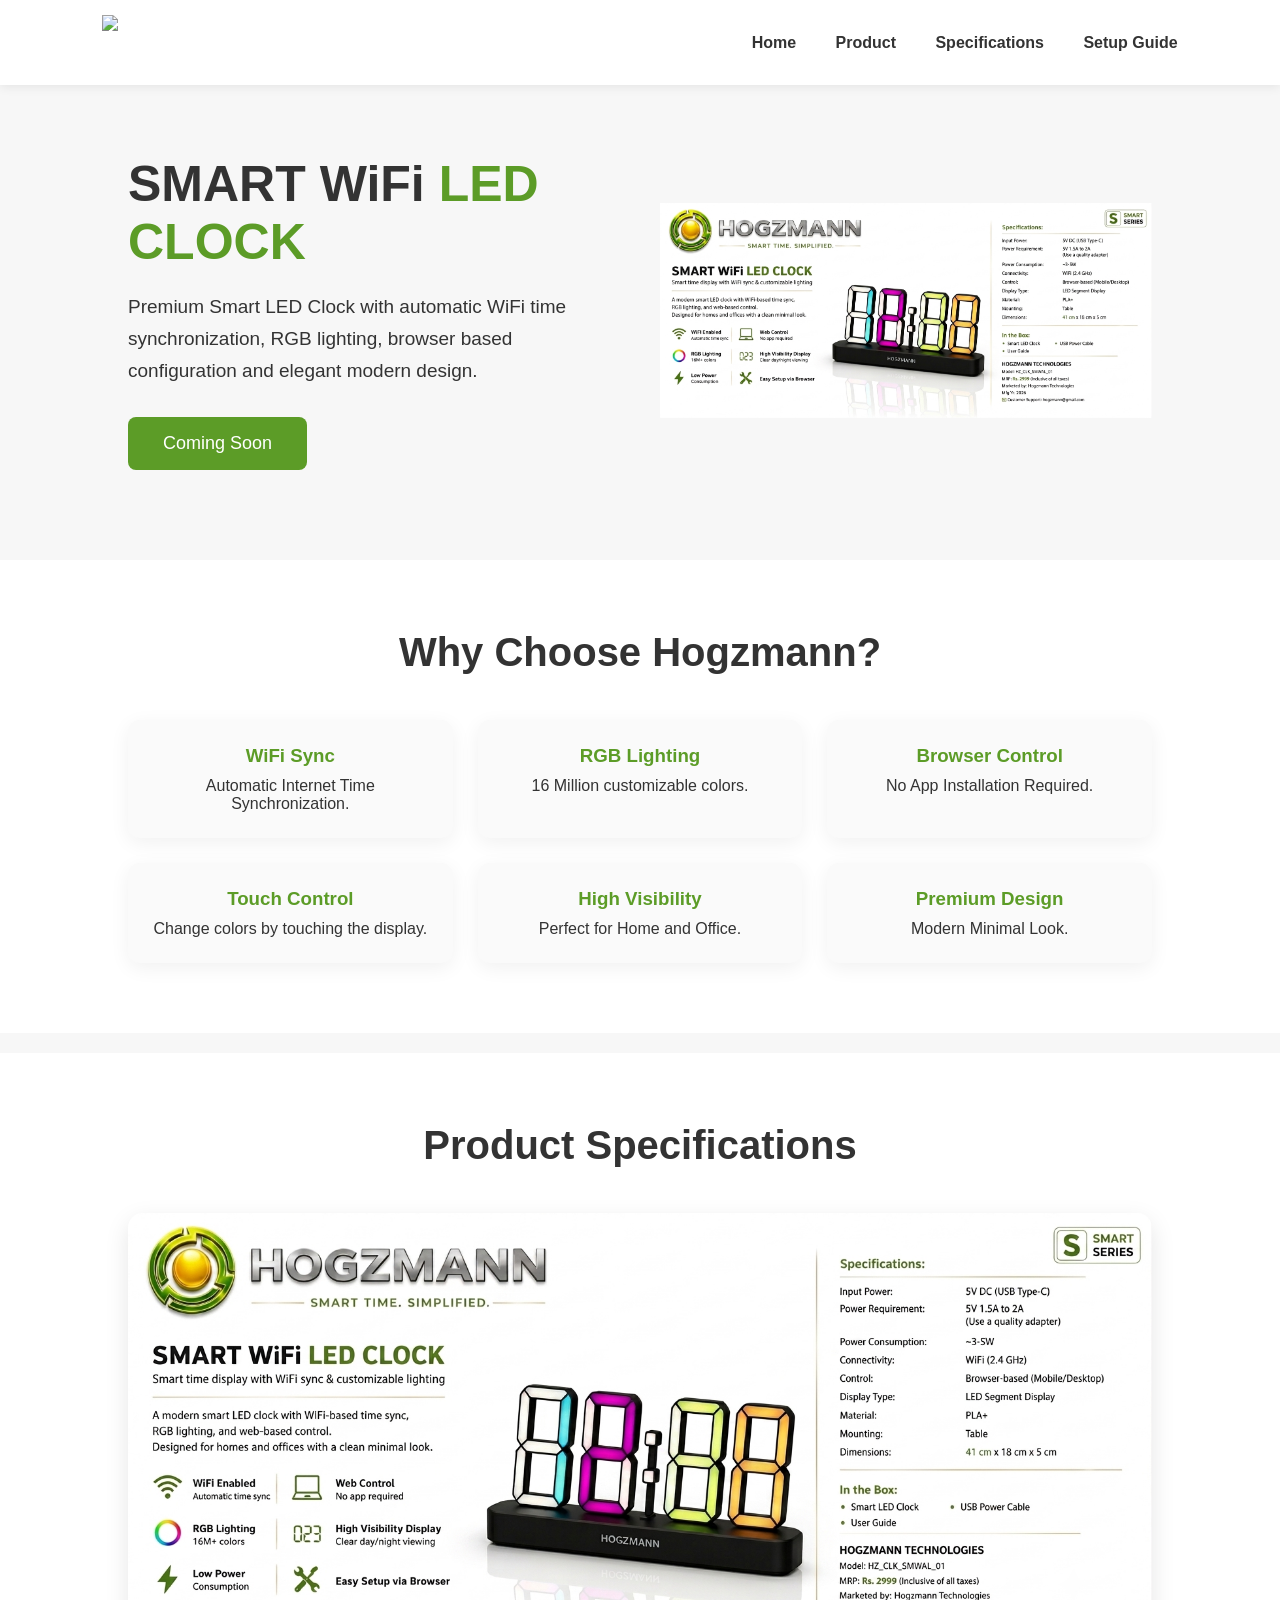
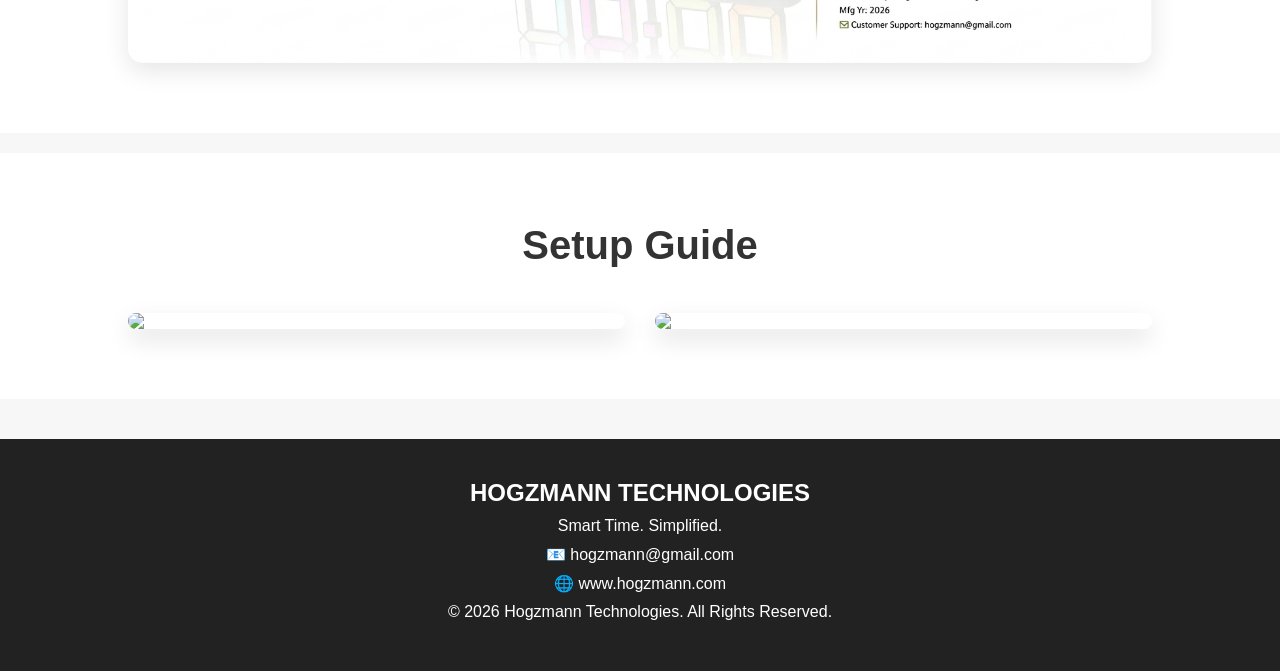
==== index.html @ 594be6ca "index.html" ====
<!DOCTYPE html>
<html lang="en">

<head>

<meta charset="UTF-8">

<meta name="viewport" content="width=device-width,initial-scale=1">

<title>Hogzmann Technologies</title>

<style>

*{
margin:0;
padding:0;
box-sizing:border-box;
font-family:Segoe UI,Arial;
}

body{

background:#f7f7f7;
color:#333;

}

header{

background:white;
box-shadow:0 2px 10px rgba(0,0,0,.08);

padding:15px 8%;

display:flex;

justify-content:space-between;

align-items:center;

position:sticky;

top:0;

z-index:999;

}

header img{

height:55px;

}

nav a{

text-decoration:none;

margin-left:35px;

color:#333;

font-weight:600;

}

.hero{

padding:70px 10%;

display:flex;

justify-content:space-between;

align-items:center;

flex-wrap:wrap;

}

.hero-left{

width:45%;

}

.hero-left h1{

font-size:50px;

margin-bottom:20px;

}

.hero-left h1 span{

color:#5c9c27;

}

.hero-left p{

font-size:19px;

line-height:32px;

margin-bottom:30px;

}

button{

background:#5c9c27;

border:none;

padding:16px 35px;

font-size:18px;

color:white;

border-radius:8px;

cursor:pointer;

}

.hero-right{

width:48%;

text-align:center;

}

.hero-right img{

width:100%;

max-width:650px;

}

.section{

padding:70px 10%;

background:white;

margin-top:20px;

}

.section h2{

text-align:center;

margin-bottom:45px;

font-size:40px;

}

.features{

display:grid;

grid-template-columns:repeat(auto-fit,minmax(250px,1fr));

gap:25px;

}

.feature{

padding:25px;

background:#fafafa;

border-radius:12px;

box-shadow:0 5px 20px rgba(0,0,0,.06);

text-align:center;

}

.feature h3{

color:#5c9c27;

margin-bottom:10px;

}

.spec{

display:flex;

justify-content:center;

}

.spec img{

width:100%;

max-width:1100px;

border-radius:15px;

box-shadow:0 8px 25px rgba(0,0,0,.1);

}

.guides{

display:grid;

grid-template-columns:1fr 1fr;

gap:30px;

}

.guides img{

width:100%;

border-radius:15px;

box-shadow:0 10px 25px rgba(0,0,0,.12);

}

footer{

background:#222;

color:white;

padding:40px;

text-align:center;

margin-top:40px;

}

footer p{

margin:10px;

}

@media(max-width:900px){

.hero{

display:block;

text-align:center;

}

.hero-left,

.hero-right{

width:100%;

}

.hero-left{

margin-bottom:50px;

}

.guides{

grid-template-columns:1fr;

}

}

</style>

</head>

<body>

<header>

<img src="Logo.png">

<nav>

<a href="#">Home</a>

<a href="#product">Product</a>

<a href="#spec">Specifications</a>

<a href="#setup">Setup Guide</a>

</nav>

</header>

<section class="hero">

<div class="hero-left">

<h1>SMART WiFi <span>LED CLOCK</span></h1>

<p>

Premium Smart LED Clock with automatic WiFi time synchronization,

RGB lighting, browser based configuration and elegant modern design.

</p>

<button>Coming Soon</button>

</div>

<div class="hero-right">

<img src="clock.png">

</div>

</section>

<section class="section" id="product">

<h2>Why Choose Hogzmann?</h2>

<div class="features">

<div class="feature">

<h3>WiFi Sync</h3>

<p>Automatic Internet Time Synchronization.</p>

</div>

<div class="feature">

<h3>RGB Lighting</h3>

<p>16 Million customizable colors.</p>

</div>

<div class="feature">

<h3>Browser Control</h3>

<p>No App Installation Required.</p>

</div>

<div class="feature">

<h3>Touch Control</h3>

<p>Change colors by touching the display.</p>

</div>

<div class="feature">

<h3>High Visibility</h3>

<p>Perfect for Home and Office.</p>

</div>

<div class="feature">

<h3>Premium Design</h3>

<p>Modern Minimal Look.</p>

</div>

</div>

</section>

<section class="section" id="spec">

<h2>Product Specifications</h2>

<div class="spec">

<img src="clock.png">

</div>

</section>

<section class="section" id="setup">

<h2>Setup Guide</h2>

<div class="guides">

<img src="SetupGuide Front Side.png">

<img src="Setup Guide Backside.png">

</div>

</section>

<footer>

<h2>HOGZMANN TECHNOLOGIES</h2>

<p>Smart Time. Simplified.</p>

<p>📧 hogzmann@gmail.com</p>

<p>🌐 www.hogzmann.com</p>

<p>© 2026 Hogzmann Technologies. All Rights Reserved.</p>

</footer>

</body>

</html>
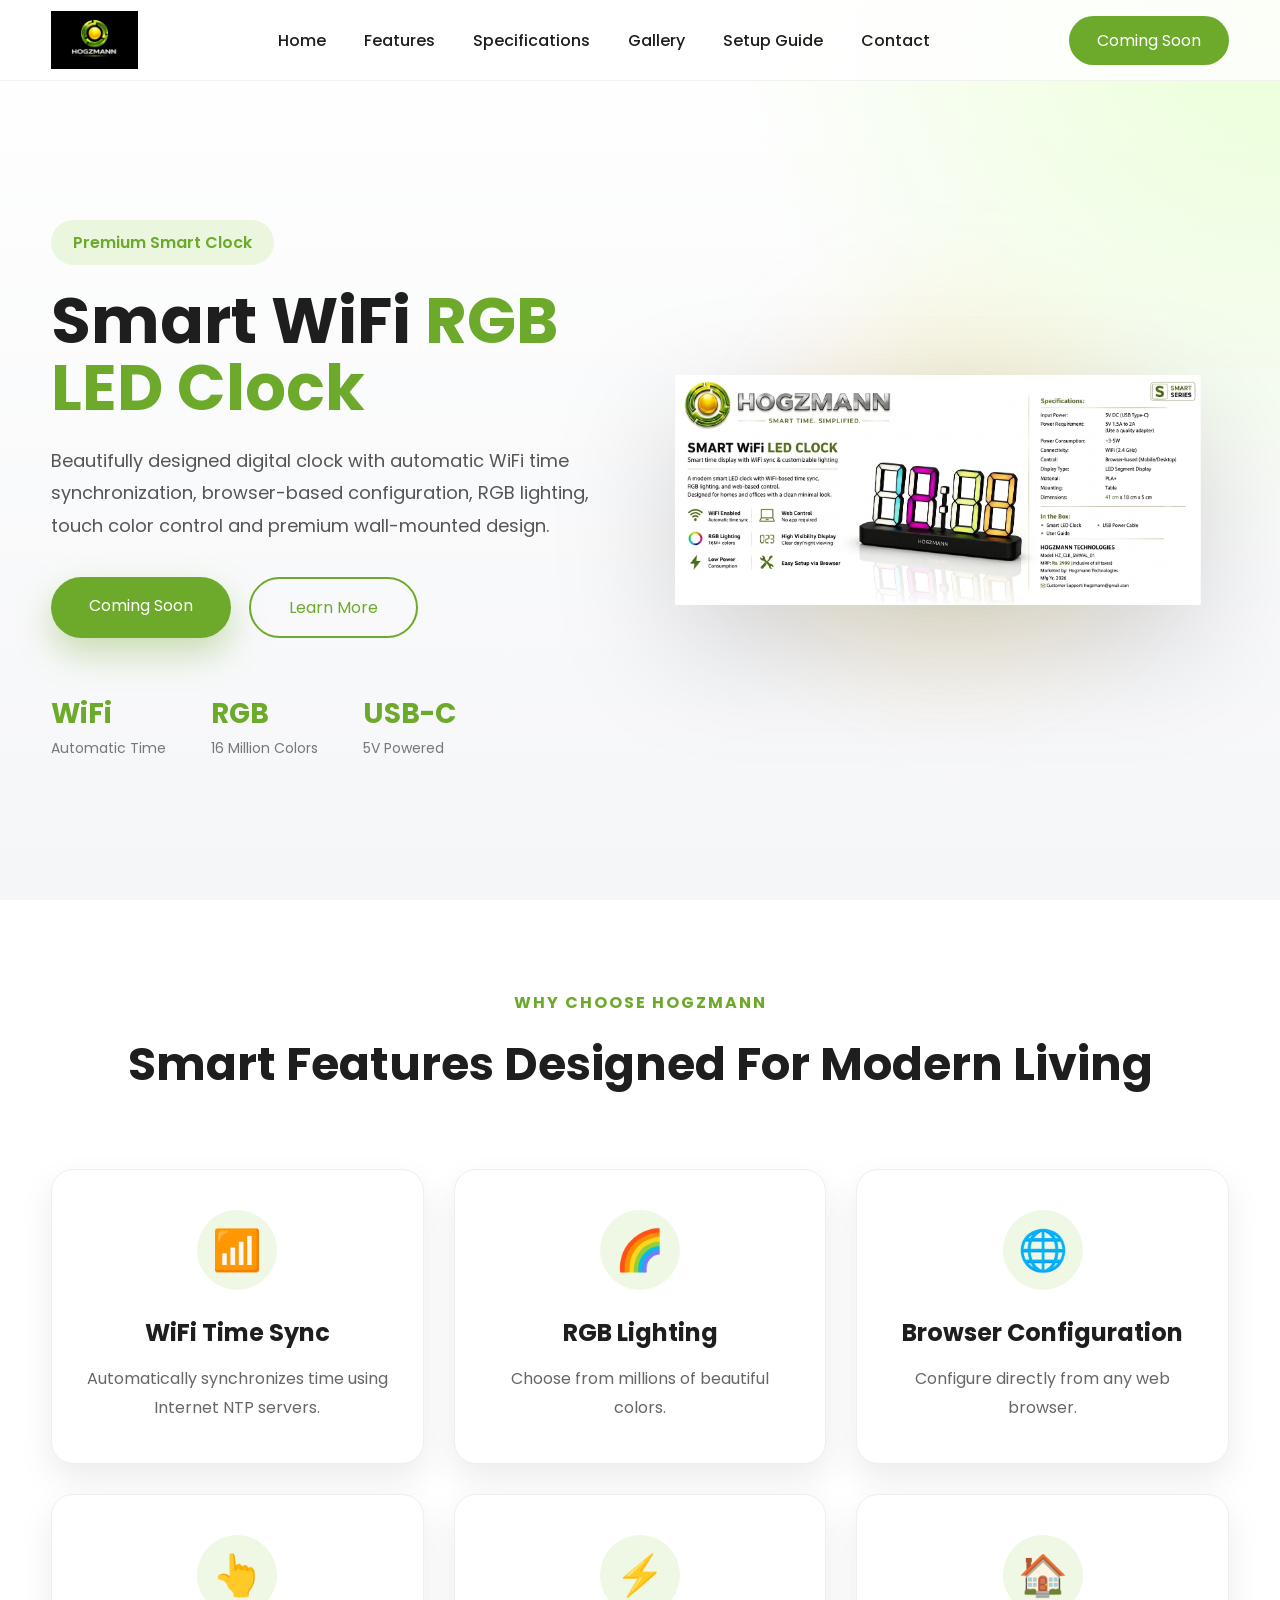
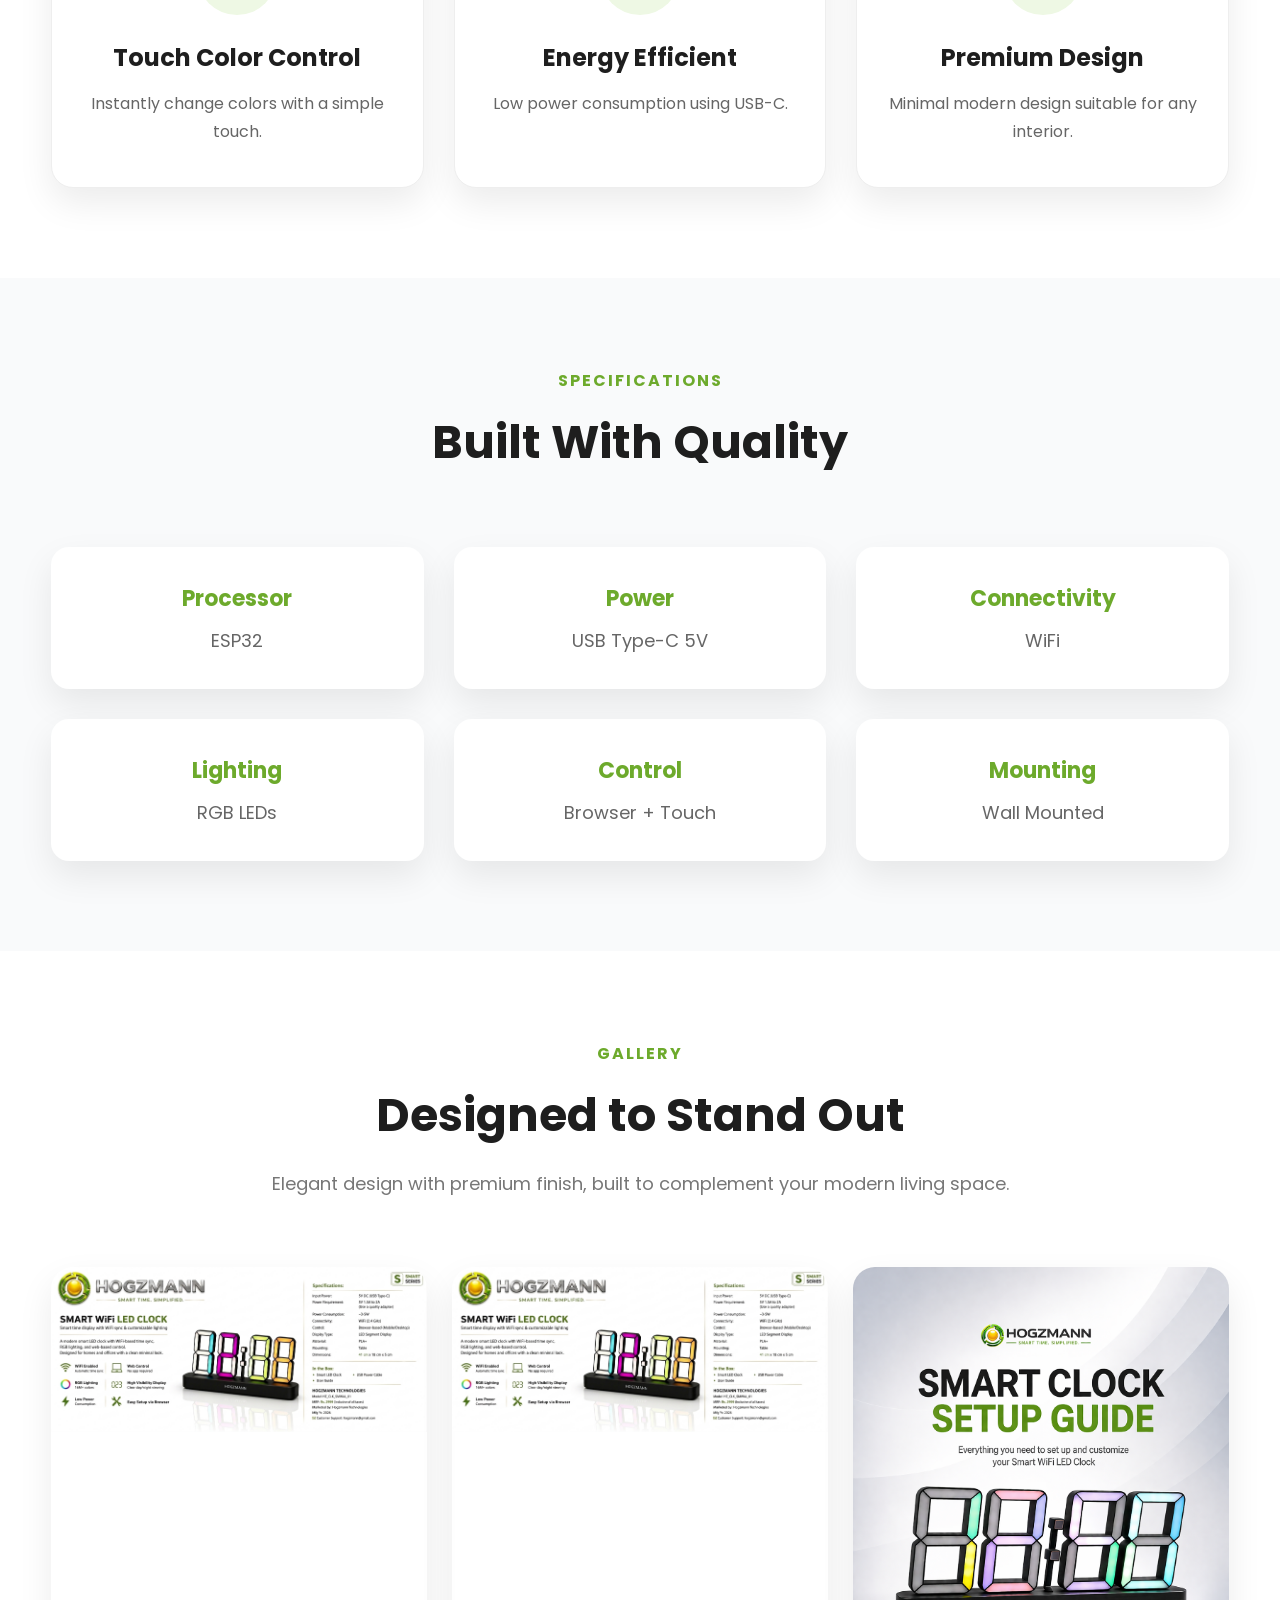
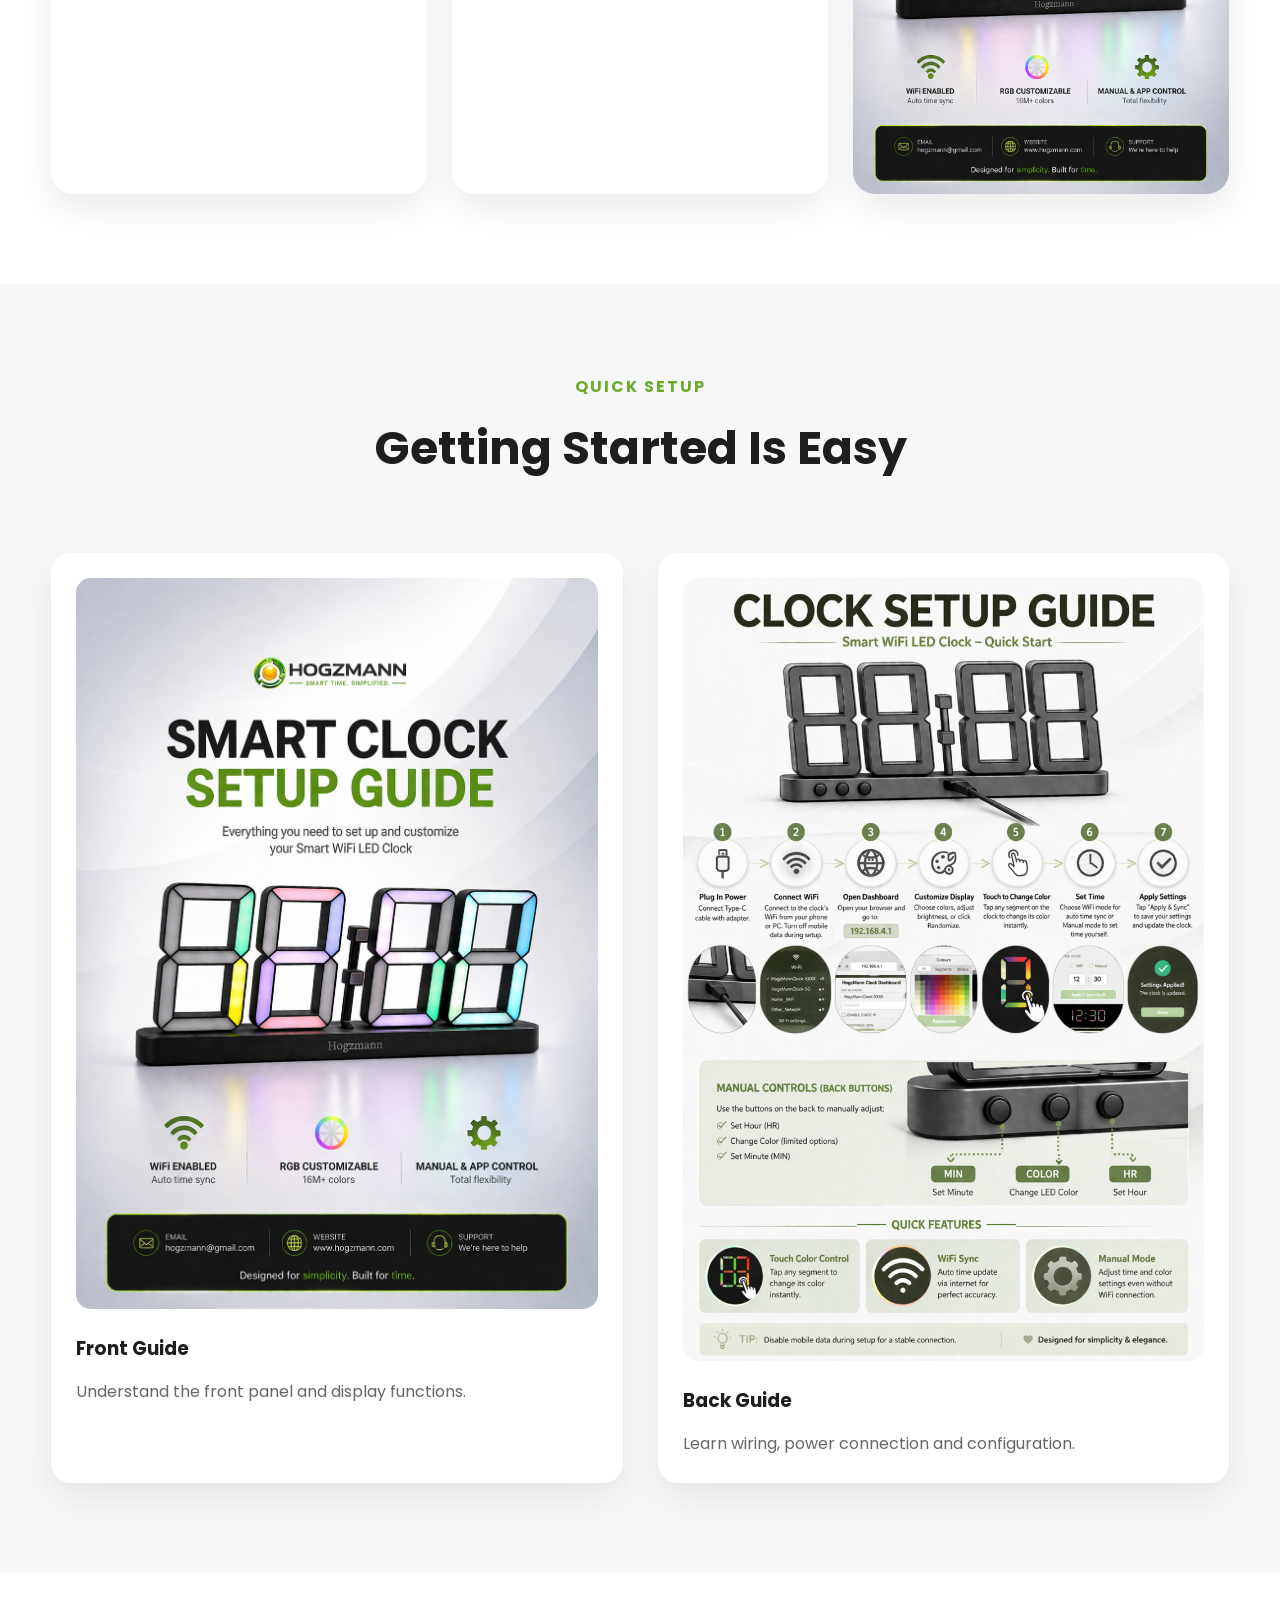
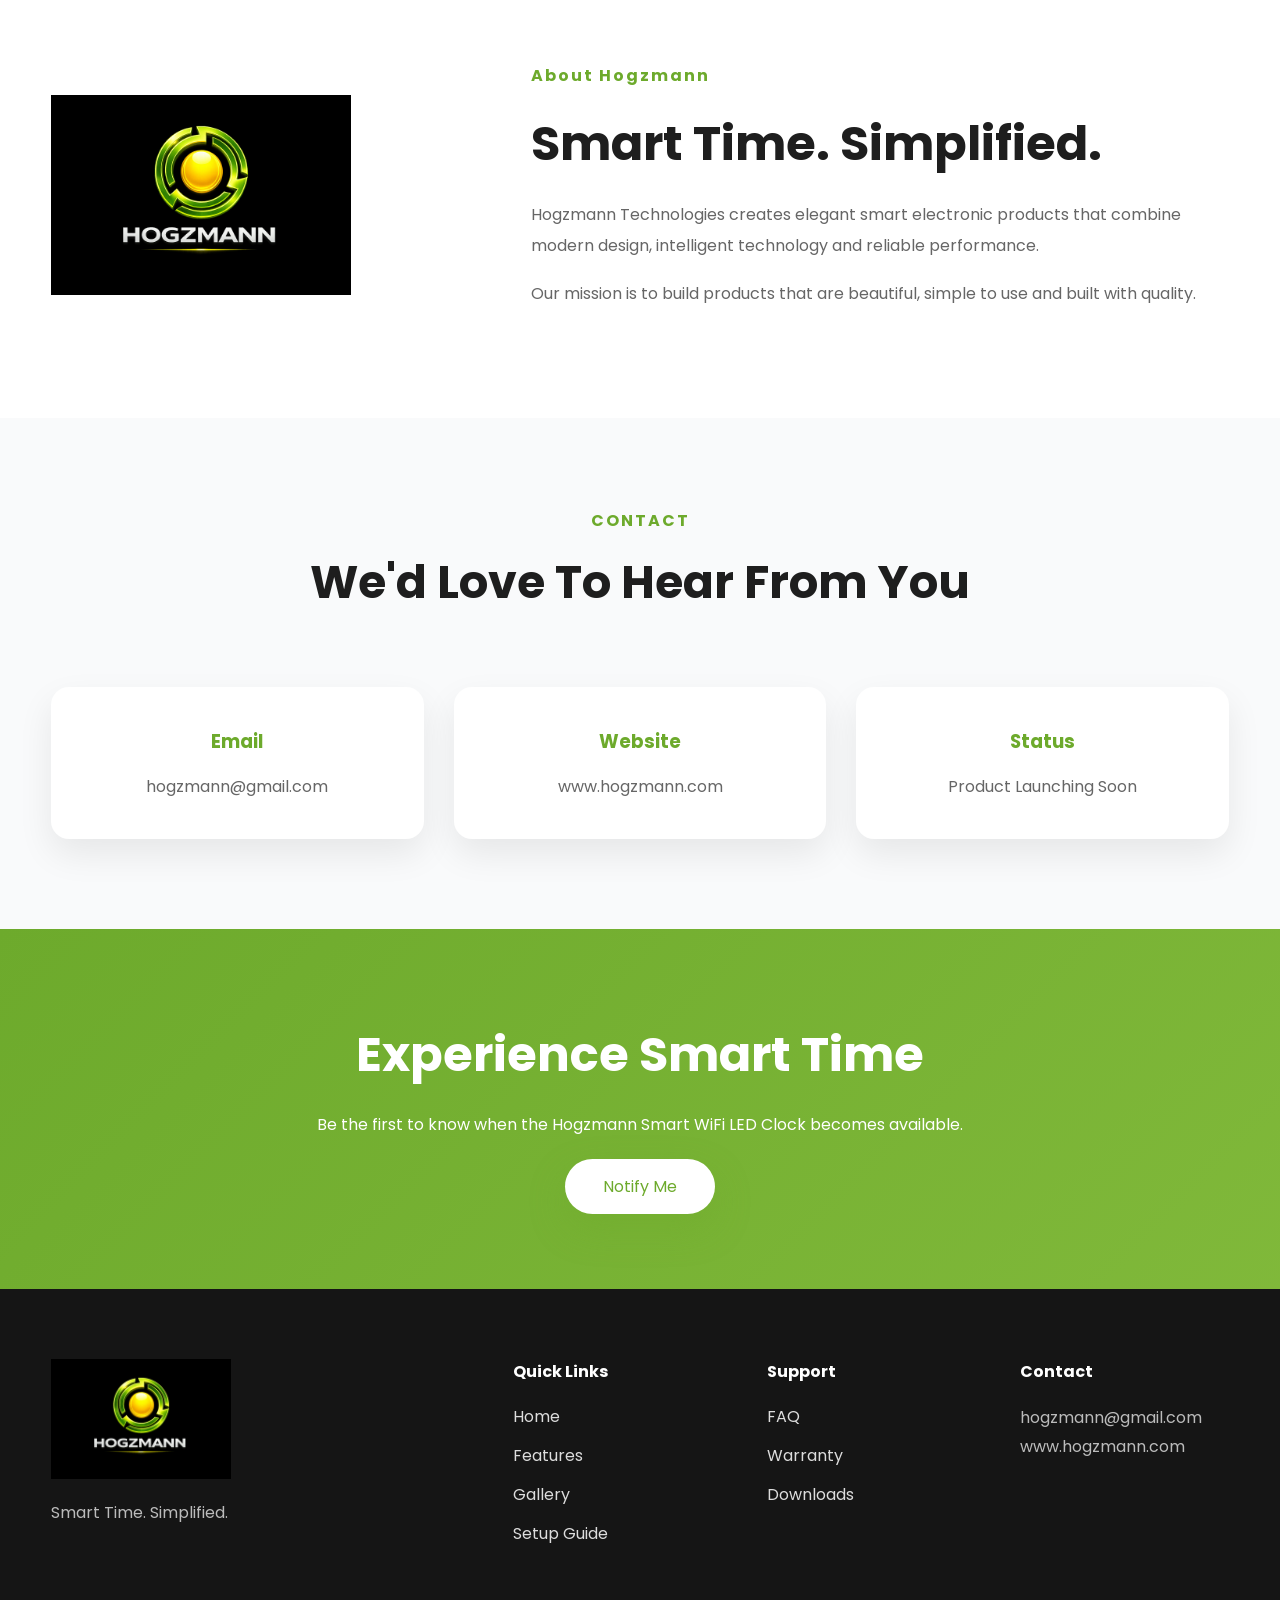
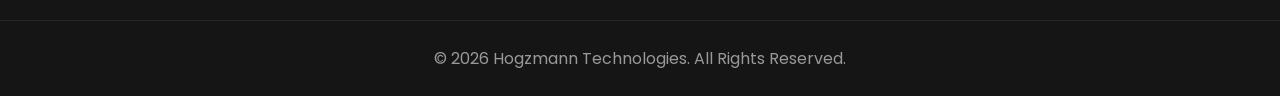
==== commit 50b86742: "Update index.html" ====
--- a/index.html
+++ b/index.html
@@ -3,437 +3,755 @@
 
 <head>
 
-<meta charset="UTF-8">
-
-<meta name="viewport" content="width=device-width,initial-scale=1">
-
-<title>Hogzmann Technologies</title>
-
-<style>
-
-*{
-margin:0;
-padding:0;
-box-sizing:border-box;
-font-family:Segoe UI,Arial;
-}
-
-body{
-
-background:#f7f7f7;
-color:#333;
-
-}
-
-header{
-
-background:white;
-box-shadow:0 2px 10px rgba(0,0,0,.08);
-
-padding:15px 8%;
-
-display:flex;
-
-justify-content:space-between;
-
-align-items:center;
-
-position:sticky;
-
-top:0;
-
-z-index:999;
-
-}
-
-header img{
-
-height:55px;
-
-}
-
-nav a{
-
-text-decoration:none;
-
-margin-left:35px;
-
-color:#333;
-
-font-weight:600;
-
-}
-
-.hero{
-
-padding:70px 10%;
-
-display:flex;
-
-justify-content:space-between;
-
-align-items:center;
-
-flex-wrap:wrap;
-
-}
-
-.hero-left{
-
-width:45%;
-
-}
-
-.hero-left h1{
-
-font-size:50px;
-
-margin-bottom:20px;
-
-}
-
-.hero-left h1 span{
-
-color:#5c9c27;
-
-}
-
-.hero-left p{
-
-font-size:19px;
-
-line-height:32px;
-
-margin-bottom:30px;
-
-}
-
-button{
-
-background:#5c9c27;
-
-border:none;
-
-padding:16px 35px;
-
-font-size:18px;
-
-color:white;
-
-border-radius:8px;
-
-cursor:pointer;
-
-}
-
-.hero-right{
-
-width:48%;
-
-text-align:center;
-
-}
-
-.hero-right img{
-
-width:100%;
-
-max-width:650px;
-
-}
-
-.section{
-
-padding:70px 10%;
-
-background:white;
-
-margin-top:20px;
-
-}
-
-.section h2{
-
-text-align:center;
-
-margin-bottom:45px;
-
-font-size:40px;
-
-}
-
-.features{
-
-display:grid;
-
-grid-template-columns:repeat(auto-fit,minmax(250px,1fr));
-
-gap:25px;
-
-}
-
-.feature{
-
-padding:25px;
-
-background:#fafafa;
-
-border-radius:12px;
-
-box-shadow:0 5px 20px rgba(0,0,0,.06);
-
-text-align:center;
-
-}
-
-.feature h3{
-
-color:#5c9c27;
-
-margin-bottom:10px;
-
-}
-
-.spec{
-
-display:flex;
-
-justify-content:center;
-
-}
-
-.spec img{
-
-width:100%;
-
-max-width:1100px;
-
-border-radius:15px;
-
-box-shadow:0 8px 25px rgba(0,0,0,.1);
-
-}
-
-.guides{
-
-display:grid;
-
-grid-template-columns:1fr 1fr;
-
-gap:30px;
-
-}
-
-.guides img{
-
-width:100%;
-
-border-radius:15px;
-
-box-shadow:0 10px 25px rgba(0,0,0,.12);
-
-}
-
-footer{
-
-background:#222;
-
-color:white;
-
-padding:40px;
-
-text-align:center;
-
-margin-top:40px;
-
-}
-
-footer p{
-
-margin:10px;
-
-}
-
-@media(max-width:900px){
-
-.hero{
-
-display:block;
-
-text-align:center;
-
-}
-
-.hero-left,
-
-.hero-right{
-
-width:100%;
-
-}
-
-.hero-left{
-
-margin-bottom:50px;
-
-}
-
-.guides{
-
-grid-template-columns:1fr;
-
-}
-
-}
-
-</style>
+    <meta charset="UTF-8">
+
+    <meta name="viewport" content="width=device-width, initial-scale=1.0">
+
+    <title>Hogzmann Technologies | Smart WiFi LED Clock</title>
+
+    <meta name="description"
+        content="Premium Smart WiFi RGB LED Clock designed by Hogzmann Technologies. Elegant. Intelligent. Built for modern homes.">
+
+    <meta name="keywords"
+        content="LED Clock, WiFi Clock, RGB Clock, ESP32 Clock, Hogzmann, Smart Clock">
+
+    <meta name="author"
+        content="Hogzmann Technologies">
+
+    <link rel="icon" href="favicon.ico">
+
+    <link rel="preconnect" href="https://fonts.googleapis.com">
+
+    <link rel="preconnect"
+        href="https://fonts.gstatic.com"
+        crossorigin>
+
+    <link href="https://fonts.googleapis.com/css2?family=Poppins:wght@300;400;500;600;700;800&display=swap"
+        rel="stylesheet">
+
+    <link rel="stylesheet"
+        href="css/style.css">
+
+    <link rel="stylesheet"
+        href="css/responsive.css">
+
+    <link rel="stylesheet"
+        href="css/animation.css">
 
 </head>
 
 <body>
 
-<header>
-
-<img src="Logo.png">
-
-<nav>
-
-<a href="#">Home</a>
-
-<a href="#product">Product</a>
-
-<a href="#spec">Specifications</a>
-
-<a href="#setup">Setup Guide</a>
-
-</nav>
+<div class="loader">
+
+    <div class="loader-logo">
+
+        <img src="images/logo.png"
+            alt="Hogzmann">
+
+    </div>
+
+</div>
+
+
+
+<header class="header">
+
+    <div class="container">
+
+        <div class="logo">
+
+            <img src="images/logo.png"
+                alt="Hogzmann Logo">
+
+        </div>
+
+        <nav class="navbar">
+
+            <ul>
+
+                <li><a href="#home">Home</a></li>
+
+                <li><a href="#features">Features</a></li>
+
+                <li><a href="#specifications">Specifications</a></li>
+
+                <li><a href="#gallery">Gallery</a></li>
+
+                <li><a href="#setup">Setup Guide</a></li>
+
+                <li><a href="#contact">Contact</a></li>
+
+            </ul>
+
+        </nav>
+
+        <a href="#contact"
+            class="btn-nav">
+
+            Coming Soon
+
+        </a>
+
+    </div>
 
 </header>
 
-<section class="hero">
-
-<div class="hero-left">
-
-<h1>SMART WiFi <span>LED CLOCK</span></h1>
-
-<p>
-
-Premium Smart LED Clock with automatic WiFi time synchronization,
-
-RGB lighting, browser based configuration and elegant modern design.
-
-</p>
-
-<button>Coming Soon</button>
-
-</div>
-
-<div class="hero-right">
-
-<img src="clock.png">
-
-</div>
+
+
+<section id="home"
+    class="hero">
+
+    <div class="container hero-grid">
+
+        <div class="hero-left">
+
+            <span class="badge">
+
+                Premium Smart Clock
+
+            </span>
+
+            <h1>
+
+                Smart WiFi
+
+                <span>
+
+                    RGB LED Clock
+
+                </span>
+
+            </h1>
+
+            <p>
+
+                Beautifully designed digital clock with automatic WiFi time synchronization,
+
+                browser-based configuration,
+
+                RGB lighting,
+
+                touch color control
+
+                and premium wall-mounted design.
+
+            </p>
+
+            <div class="hero-buttons">
+
+                <a href="#contact"
+                    class="btn-primary">
+
+                    Coming Soon
+
+                </a>
+
+                <a href="#features"
+                    class="btn-secondary">
+
+                    Learn More
+
+                </a>
+
+            </div>
+
+            <div class="hero-stats">
+
+                <div>
+
+                    <h3>WiFi</h3>
+
+                    <span>Automatic Time</span>
+
+                </div>
+
+                <div>
+
+                    <h3>RGB</h3>
+
+                    <span>16 Million Colors</span>
+
+                </div>
+
+                <div>
+
+                    <h3>USB-C</h3>
+
+                    <span>5V Powered</span>
+
+                </div>
+
+            </div>
+
+        </div>
+
+
+
+        <div class="hero-right">
+
+            <div class="rgb-glow"></div>
+
+            <img src="images/hero-clock.png"
+                alt="Hogzmann Smart Clock"
+                class="hero-clock">
+
+        </div>
+
+    </div>
 
 </section>
 
-<section class="section" id="product">
-
-<h2>Why Choose Hogzmann?</h2>
-
-<div class="features">
-
-<div class="feature">
-
-<h3>WiFi Sync</h3>
-
-<p>Automatic Internet Time Synchronization.</p>
-
-</div>
-
-<div class="feature">
-
-<h3>RGB Lighting</h3>
-
-<p>16 Million customizable colors.</p>
-
-</div>
-
-<div class="feature">
-
-<h3>Browser Control</h3>
-
-<p>No App Installation Required.</p>
-
-</div>
-
-<div class="feature">
-
-<h3>Touch Control</h3>
-
-<p>Change colors by touching the display.</p>
-
-</div>
-
-<div class="feature">
-
-<h3>High Visibility</h3>
-
-<p>Perfect for Home and Office.</p>
-
-</div>
-
-<div class="feature">
-
-<h3>Premium Design</h3>
-
-<p>Modern Minimal Look.</p>
-
-</div>
-
-</div>
+
+
+<section id="features"
+    class="features">
+
+    <div class="container">
+
+        <div class="section-title">
+
+            <span>Why Choose Hogzmann</span>
+
+            <h2>
+
+                Smart Features Designed
+
+                For Modern Living
+
+            </h2>
+
+        </div>
+
+        <div class="feature-grid">
+
+            <div class="feature-card">
+
+                <div class="icon">
+
+                    📶
+
+                </div>
+
+                <h3>
+
+                    WiFi Time Sync
+
+                </h3>
+
+                <p>
+
+                    Automatically synchronizes time using Internet NTP servers.
+
+                </p>
+
+            </div>
+
+            <div class="feature-card">
+
+                <div class="icon">
+
+                    🌈
+
+                </div>
+
+                <h3>
+
+                    RGB Lighting
+
+                </h3>
+
+                <p>
+
+                    Choose from millions of beautiful colors.
+
+                </p>
+
+            </div>
+			
+            <div class="feature-card">
+
+                <div class="icon">
+
+                    🌐
+
+                </div>
+
+                <h3>
+
+                    Browser Configuration
+
+                </h3>
+
+                <p>
+
+                    Configure directly from any web browser.
+
+                </p>
+
+            </div>
+
+            <div class="feature-card">
+
+                <div class="icon">
+
+                    👆
+
+                </div>
+
+                <h3>
+
+                    Touch Color Control
+
+                </h3>
+
+                <p>
+
+                    Instantly change colors with a simple touch.
+
+                </p>
+
+            </div>
+
+            <div class="feature-card">
+
+                <div class="icon">
+
+                    ⚡
+
+                </div>
+
+                <h3>
+
+                    Energy Efficient
+
+                </h3>
+
+                <p>
+
+                    Low power consumption using USB-C.
+
+                </p>
+
+            </div>
+
+            <div class="feature-card">
+
+                <div class="icon">
+
+                    🏠
+
+                </div>
+
+                <h3>
+
+                    Premium Design
+
+                </h3>
+
+                <p>
+
+                    Minimal modern design suitable for any interior.
+
+                </p>
+
+            </div>
+
+        </div>
+
+    </div>
 
 </section>
 
-<section class="section" id="spec">
-
-<h2>Product Specifications</h2>
-
-<div class="spec">
-
-<img src="clock.png">
-
-</div>
+
+
+<section id="specifications"
+    class="specifications">
+
+    <div class="container">
+
+        <div class="section-title">
+
+            <span>Specifications</span>
+
+            <h2>
+
+                Built With Quality
+
+            </h2>
+
+        </div>
+
+        <div class="spec-grid">
+
+            <div class="spec-card">
+
+                <h4>Processor</h4>
+
+                <p>ESP32</p>
+
+            </div>
+
+            <div class="spec-card">
+
+                <h4>Power</h4>
+
+                <p>USB Type-C 5V</p>
+
+            </div>
+
+            <div class="spec-card">
+
+                <h4>Connectivity</h4>
+
+                <p>WiFi</p>
+
+            </div>
+
+            <div class="spec-card">
+
+                <h4>Lighting</h4>
+
+                <p>RGB LEDs</p>
+
+            </div>
+
+            <div class="spec-card">
+
+                <h4>Control</h4>
+
+                <p>Browser + Touch</p>
+
+            </div>
+
+            <div class="spec-card">
+
+                <h4>Mounting</h4>
+
+                <p>Wall Mounted</p>
+
+            </div>
+
+        </div>
+
+    </div>
 
 </section>
 
-<section class="section" id="setup">
-
-<h2>Setup Guide</h2>
-
-<div class="guides">
-
-<img src="SetupGuide Front Side.png">
-
-<img src="Setup Guide Backside.png">
-
-</div>
+<!-- ===================== GALLERY ===================== -->
+
+<section id="gallery" class="gallery">
+
+    <div class="container">
+
+        <div class="section-title">
+
+            <span>Gallery</span>
+
+            <h2>Designed to Stand Out</h2>
+
+            <p>
+                Elegant design with premium finish, built to complement
+                your modern living space.
+            </p>
+
+        </div>
+
+        <div class="gallery-grid">
+
+            <div class="gallery-item">
+                <img src="images/hero-clock.png" alt="Clock Front">
+            </div>
+
+            <div class="gallery-item">
+                <img src="images/package.png" alt="Packaging">
+            </div>
+
+            <div class="gallery-item">
+                <img src="images/setup-front.png" alt="Setup Guide">
+            </div>
+
+        </div>
+
+    </div>
 
 </section>
 
+
+
+<!-- ===================== SETUP GUIDE ===================== -->
+
+<section id="setup" class="setup">
+
+    <div class="container">
+
+        <div class="section-title">
+
+            <span>Quick Setup</span>
+
+            <h2>Getting Started Is Easy</h2>
+
+        </div>
+
+        <div class="setup-grid">
+
+            <div class="setup-card">
+
+                <img src="images/setup-front.png"
+                    alt="Front Guide">
+
+                <h3>Front Guide</h3>
+
+                <p>
+                    Understand the front panel and display functions.
+                </p>
+
+            </div>
+
+            <div class="setup-card">
+
+                <img src="images/setup-back.png"
+                    alt="Back Guide">
+
+                <h3>Back Guide</h3>
+
+                <p>
+                    Learn wiring, power connection and configuration.
+                </p>
+
+            </div>
+
+        </div>
+
+    </div>
+
+</section>
+
+
+
+<!-- ===================== ABOUT ===================== -->
+
+<section class="about">
+
+    <div class="container about-grid">
+
+        <div>
+
+            <img src="images/logo.png"
+                class="about-logo"
+                alt="Hogzmann">
+
+        </div>
+
+        <div>
+
+            <span>About Hogzmann</span>
+
+            <h2>
+
+                Smart Time.
+
+                Simplified.
+
+            </h2>
+
+            <p>
+
+                Hogzmann Technologies creates elegant smart electronic
+                products that combine modern design, intelligent
+                technology and reliable performance.
+
+            </p>
+
+            <p>
+
+                Our mission is to build products that are beautiful,
+                simple to use and built with quality.
+
+            </p>
+
+        </div>
+
+    </div>
+
+</section>
+
+
+
+<!-- ===================== CONTACT ===================== -->
+
+<section id="contact" class="contact">
+
+    <div class="container">
+
+        <div class="section-title">
+
+            <span>Contact</span>
+
+            <h2>
+
+                We'd Love To Hear From You
+
+            </h2>
+
+        </div>
+
+        <div class="contact-wrapper">
+
+            <div class="contact-card">
+
+                <h3>Email</h3>
+
+                <p>hogzmann@gmail.com</p>
+
+            </div>
+
+            <div class="contact-card">
+
+                <h3>Website</h3>
+
+                <p>www.hogzmann.com</p>
+
+            </div>
+
+            <div class="contact-card">
+
+                <h3>Status</h3>
+
+                <p>Product Launching Soon</p>
+
+            </div>
+
+        </div>
+
+    </div>
+
+</section>
+
+
+
+<!-- ===================== CALL TO ACTION ===================== -->
+
+<section class="cta">
+
+    <div class="container">
+
+        <h2>
+
+            Experience Smart Time
+
+        </h2>
+
+        <p>
+
+            Be the first to know when the Hogzmann Smart WiFi LED Clock
+            becomes available.
+
+        </p>
+
+        <a href="#contact" class="btn-primary">
+
+            Notify Me
+
+        </a>
+
+    </div>
+
+</section>
+
+
+
+<!-- ===================== FOOTER ===================== -->
+
 <footer>
 
-<h2>HOGZMANN TECHNOLOGIES</h2>
-
-<p>Smart Time. Simplified.</p>
-
-<p>📧 hogzmann@gmail.com</p>
-
-<p>🌐 www.hogzmann.com</p>
-
-<p>© 2026 Hogzmann Technologies. All Rights Reserved.</p>
+    <div class="container footer-grid">
+
+        <div>
+
+            <img src="images/logo.png"
+                class="footer-logo"
+                alt="Hogzmann">
+
+            <p>
+
+                Smart Time.
+                Simplified.
+
+            </p>
+
+        </div>
+
+        <div>
+
+            <h4>Quick Links</h4>
+
+            <ul>
+
+                <li><a href="#home">Home</a></li>
+
+                <li><a href="#features">Features</a></li>
+
+                <li><a href="#gallery">Gallery</a></li>
+
+                <li><a href="#setup">Setup Guide</a></li>
+
+            </ul>
+
+        </div>
+
+        <div>
+
+            <h4>Support</h4>
+
+            <ul>
+
+                <li><a href="#">FAQ</a></li>
+
+                <li><a href="#">Warranty</a></li>
+
+                <li><a href="#">Downloads</a></li>
+
+            </ul>
+
+        </div>
+
+        <div>
+
+            <h4>Contact</h4>
+
+            <p>hogzmann@gmail.com</p>
+
+            <p>www.hogzmann.com</p>
+
+        </div>
+
+    </div>
+
+    <div class="copyright">
+
+        © 2026 Hogzmann Technologies. All Rights Reserved.
+
+    </div>
 
 </footer>
 
+
+
+<!-- ===================== SCROLL TOP ===================== -->
+
+<button id="scrollTop">
+
+    ↑
+
+</button>
+
+
+
+<!-- ===================== JAVASCRIPT ===================== -->
+
+<script src="js/script.js"></script>
+
 </body>
 
 </html>
--- a/css/style.css
+++ b/css/style.css
@@ -0,0 +1,985 @@
+/* ===================================================
+   HOGZMANN WEBSITE
+   Main Stylesheet
+   Version 1.0
+=================================================== */
+
+:root{
+
+    --primary:#6DAA2C;
+    --primary-dark:#5A8D22;
+
+    --gold:#DDB11F;
+
+    --dark:#1E1E1E;
+
+    --gray:#666;
+
+    --light:#F7F8FA;
+
+    --white:#FFFFFF;
+
+    --shadow:0 15px 35px rgba(0,0,0,.08);
+
+    --shadow-lg:0 30px 60px rgba(0,0,0,.15);
+
+    --radius:18px;
+
+    --transition:.35s ease;
+
+}
+
+
+*{
+
+    margin:0;
+
+    padding:0;
+
+    box-sizing:border-box;
+
+}
+
+html{
+
+    scroll-behavior:smooth;
+
+}
+
+body{
+
+    font-family:'Poppins',sans-serif;
+
+    background:var(--light);
+
+    color:var(--dark);
+
+    overflow-x:hidden;
+
+}
+
+img{
+
+    max-width:100%;
+
+    display:block;
+
+}
+
+a{
+
+    text-decoration:none;
+
+    color:inherit;
+
+}
+
+ul{
+
+    list-style:none;
+
+}
+
+.container{
+
+    width:min(1200px,92%);
+
+    margin:auto;
+
+}
+
+section{
+
+    padding:90px 0;
+
+}
+
+
+/* ================= Loader ================= */
+
+.loader{
+
+    position:fixed;
+
+    inset:0;
+
+    background:white;
+
+    display:flex;
+
+    align-items:center;
+
+    justify-content:center;
+
+    z-index:9999;
+
+}
+
+.loader img{
+
+    width:130px;
+
+    animation:float 2s infinite ease-in-out;
+
+}
+
+
+/* ================= Header ================= */
+
+.header{
+
+    position:fixed;
+
+    top:0;
+
+    left:0;
+
+    width:100%;
+
+    z-index:1000;
+
+    backdrop-filter:blur(18px);
+
+    background:rgba(255,255,255,.82);
+
+    border-bottom:1px solid rgba(0,0,0,.05);
+
+}
+
+.header .container{
+
+    display:flex;
+
+    align-items:center;
+
+    justify-content:space-between;
+
+    height:80px;
+
+}
+
+.logo img{
+
+    height:58px;
+
+}
+
+.navbar ul{
+
+    display:flex;
+
+    gap:38px;
+
+}
+
+.navbar a{
+
+    font-weight:500;
+
+    transition:.3s;
+
+}
+
+.navbar a:hover{
+
+    color:var(--primary);
+
+}
+
+.btn-nav{
+
+    background:var(--primary);
+
+    color:white;
+
+    padding:12px 28px;
+
+    border-radius:40px;
+
+    transition:var(--transition);
+
+}
+
+.btn-nav:hover{
+
+    background:var(--primary-dark);
+
+}
+
+
+/* ================= Hero ================= */
+
+.hero{
+
+    padding-top:170px;
+
+    min-height:100vh;
+
+    display:flex;
+
+    align-items:center;
+
+    background:
+
+    radial-gradient(circle at top right,#e9ffd5,transparent 35%),
+
+    linear-gradient(180deg,#ffffff,#f5f6f8);
+
+}
+
+.hero-grid{
+
+    display:grid;
+
+    grid-template-columns:1fr 1fr;
+
+    align-items:center;
+
+    gap:70px;
+
+}
+
+.badge{
+
+    display:inline-block;
+
+    background:#EAF7DE;
+
+    color:var(--primary);
+
+    padding:10px 22px;
+
+    border-radius:40px;
+
+    margin-bottom:22px;
+
+    font-weight:600;
+
+}
+
+.hero h1{
+
+    font-size:64px;
+
+    line-height:1.05;
+
+    margin-bottom:24px;
+
+}
+
+.hero h1 span{
+
+    color:var(--primary);
+
+}
+
+.hero p{
+
+    font-size:18px;
+
+    color:#555;
+
+    line-height:1.8;
+
+    margin-bottom:35px;
+
+}
+
+.hero-buttons{
+
+    display:flex;
+
+    gap:18px;
+
+    margin-bottom:55px;
+
+}
+
+.btn-primary{
+
+    padding:16px 38px;
+
+    background:var(--primary);
+
+    color:white;
+
+    border-radius:45px;
+
+    transition:var(--transition);
+
+    box-shadow:0 15px 35px rgba(109,170,44,.35);
+
+}
+
+.btn-primary:hover{
+
+    transform:translateY(-5px);
+
+}
+
+.btn-secondary{
+
+    padding:16px 38px;
+
+    border-radius:45px;
+
+    border:2px solid var(--primary);
+
+    color:var(--primary);
+
+    transition:var(--transition);
+
+}
+
+.btn-secondary:hover{
+
+    background:var(--primary);
+
+    color:white;
+
+}
+
+.hero-stats{
+
+    display:flex;
+
+    gap:45px;
+
+}
+
+.hero-stats h3{
+
+    font-size:28px;
+
+    color:var(--primary);
+
+}
+
+.hero-stats span{
+
+    color:#777;
+
+    font-size:14px;
+
+}
+
+.hero-right{
+
+    position:relative;
+
+}
+
+.hero-clock{
+
+    width:95%;
+
+    animation:float 4s ease-in-out infinite;
+
+    position:relative;
+
+    z-index:2;
+
+}
+
+.rgb-glow{
+
+    position:absolute;
+
+    width:500px;
+
+    height:500px;
+
+    background:radial-gradient(circle,
+
+    rgba(109,170,44,.25),
+
+    rgba(255,180,0,.10),
+
+    transparent 70%);
+
+    filter:blur(40px);
+
+    top:50%;
+
+    left:50%;
+
+    transform:translate(-50%,-50%);
+
+}
+
+
+/* ================= Section Title ================= */
+
+.section-title{
+
+    text-align:center;
+
+    margin-bottom:70px;
+
+}
+
+.section-title span{
+
+    color:var(--primary);
+
+    font-weight:700;
+
+    text-transform:uppercase;
+
+    letter-spacing:2px;
+
+}
+
+.section-title h2{
+
+    font-size:46px;
+
+    margin-top:15px;
+
+}
+
+.section-title p{
+
+    color:#777;
+
+    margin-top:20px;
+
+    font-size:18px;
+
+}
+
+/* ==========================================
+   FEATURES
+========================================== */
+
+.features{
+    background:#fff;
+}
+
+.feature-grid{
+    display:grid;
+    grid-template-columns:repeat(3,1fr);
+    gap:30px;
+}
+
+.feature-card{
+
+    background:#fff;
+
+    border-radius:22px;
+
+    padding:40px 30px;
+
+    text-align:center;
+
+    box-shadow:var(--shadow);
+
+    transition:.35s;
+
+    border:1px solid #eee;
+
+}
+
+.feature-card:hover{
+
+    transform:translateY(-12px);
+
+    box-shadow:var(--shadow-lg);
+
+}
+
+.feature-card .icon{
+
+    width:80px;
+
+    height:80px;
+
+    margin:auto;
+
+    margin-bottom:25px;
+
+    display:flex;
+
+    align-items:center;
+
+    justify-content:center;
+
+    font-size:40px;
+
+    border-radius:50%;
+
+    background:#eef8e4;
+
+}
+
+.feature-card h3{
+
+    margin-bottom:15px;
+
+    font-size:24px;
+
+}
+
+.feature-card p{
+
+    color:#666;
+
+    line-height:1.8;
+
+}
+
+
+
+/* ==========================================
+   SPECIFICATIONS
+========================================== */
+
+.specifications{
+
+    background:#f9fafb;
+
+}
+
+.spec-grid{
+
+    display:grid;
+
+    grid-template-columns:repeat(3,1fr);
+
+    gap:30px;
+
+}
+
+.spec-card{
+
+    background:white;
+
+    padding:35px;
+
+    border-radius:18px;
+
+    box-shadow:var(--shadow);
+
+    transition:.3s;
+
+    text-align:center;
+
+}
+
+.spec-card:hover{
+
+    transform:translateY(-10px);
+
+}
+
+.spec-card h4{
+
+    color:var(--primary);
+
+    margin-bottom:12px;
+
+    font-size:22px;
+
+}
+
+.spec-card p{
+
+    color:#666;
+
+    font-size:18px;
+
+}
+
+
+
+/* ==========================================
+   GALLERY
+========================================== */
+
+.gallery{
+
+    background:white;
+
+}
+
+.gallery-grid{
+
+    display:grid;
+
+    grid-template-columns:repeat(3,1fr);
+
+    gap:25px;
+
+}
+
+.gallery-item{
+
+    overflow:hidden;
+
+    border-radius:22px;
+
+    box-shadow:var(--shadow);
+
+}
+
+.gallery-item img{
+
+    width:100%;
+
+    transition:.45s;
+
+}
+
+.gallery-item:hover img{
+
+    transform:scale(1.08);
+
+}
+
+
+
+/* ==========================================
+   SETUP GUIDE
+========================================== */
+
+.setup{
+
+    background:#f7f8fa;
+
+}
+
+.setup-grid{
+
+    display:grid;
+
+    grid-template-columns:repeat(2,1fr);
+
+    gap:35px;
+
+}
+
+.setup-card{
+
+    background:white;
+
+    padding:25px;
+
+    border-radius:20px;
+
+    box-shadow:var(--shadow);
+
+    transition:.3s;
+
+}
+
+.setup-card:hover{
+
+    transform:translateY(-8px);
+
+}
+
+.setup-card img{
+
+    border-radius:15px;
+
+    margin-bottom:25px;
+
+}
+
+.setup-card h3{
+
+    margin-bottom:15px;
+
+}
+
+.setup-card p{
+
+    color:#666;
+
+    line-height:1.8;
+
+}
+
+
+
+/* ==========================================
+   ABOUT
+========================================== */
+
+.about{
+
+    background:white;
+
+}
+
+.about-grid{
+
+    display:grid;
+
+    grid-template-columns:400px 1fr;
+
+    gap:80px;
+
+    align-items:center;
+
+}
+
+.about-logo{
+
+    width:100%;
+
+    max-width:300px;
+
+}
+
+.about span{
+
+    color:var(--primary);
+
+    font-weight:700;
+
+    letter-spacing:2px;
+
+}
+
+.about h2{
+
+    font-size:48px;
+
+    margin:20px 0;
+
+}
+
+.about p{
+
+    color:#666;
+
+    line-height:1.9;
+
+    margin-bottom:18px;
+
+}
+
+
+
+/* ==========================================
+   CONTACT
+========================================== */
+
+.contact{
+
+    background:#f9fafb;
+
+}
+
+.contact-wrapper{
+
+    display:grid;
+
+    grid-template-columns:repeat(3,1fr);
+
+    gap:30px;
+
+}
+
+.contact-card{
+
+    background:white;
+
+    padding:40px;
+
+    border-radius:18px;
+
+    text-align:center;
+
+    box-shadow:var(--shadow);
+
+}
+
+.contact-card h3{
+
+    margin-bottom:18px;
+
+    color:var(--primary);
+
+}
+
+.contact-card p{
+
+    color:#666;
+
+}
+
+
+
+/* ==========================================
+   CTA
+========================================== */
+
+.cta{
+
+    background:linear-gradient(135deg,#6DAA2C,#93c748);
+
+    text-align:center;
+
+    color:white;
+
+}
+
+.cta h2{
+
+    font-size:48px;
+
+    margin-bottom:20px;
+
+}
+
+.cta p{
+
+    width:700px;
+
+    max-width:100%;
+
+    margin:auto;
+
+    margin-bottom:35px;
+
+    line-height:1.8;
+
+}
+
+.cta .btn-primary{
+
+    background:white;
+
+    color:var(--primary);
+
+}
+
+
+
+/* ==========================================
+   FOOTER
+========================================== */
+
+footer{
+
+    background:#151515;
+
+    color:white;
+
+    padding-top:70px;
+
+}
+
+.footer-grid{
+
+    display:grid;
+
+    grid-template-columns:2fr 1fr 1fr 1fr;
+
+    gap:45px;
+
+}
+
+.footer-logo{
+
+    width:180px;
+
+    margin-bottom:20px;
+
+}
+
+.footer-grid h4{
+
+    margin-bottom:20px;
+
+}
+
+.footer-grid ul li{
+
+    margin-bottom:14px;
+
+}
+
+.footer-grid a{
+
+    color:#ddd;
+
+    transition:.3s;
+
+}
+
+.footer-grid a:hover{
+
+    color:#6DAA2C;
+
+}
+
+.footer-grid p{
+
+    color:#bbb;
+
+    line-height:1.8;
+
+}
+
+.copyright{
+
+    text-align:center;
+
+    margin-top:60px;
+
+    padding:25px;
+
+    border-top:1px solid rgba(255,255,255,.08);
+
+    color:#999;
+
+}
+
+
+
+/* ==========================================
+   SCROLL BUTTON
+========================================== */
+
+#scrollTop{
+
+    position:fixed;
+
+    right:30px;
+
+    bottom:30px;
+
+    width:55px;
+
+    height:55px;
+
+    border:none;
+
+    border-radius:50%;
+
+    background:#6DAA2C;
+
+    color:white;
+
+    font-size:22px;
+
+    cursor:pointer;
+
+    display:none;
+
+    box-shadow:0 15px 35px rgba(0,0,0,.2);
+
+    transition:.3s;
+
+    z-index:999;
+
+}
+
+#scrollTop:hover{
+
+    transform:translateY(-6px);
+
+}
--- a/css/responsive.css
+++ b/css/responsive.css
@@ -0,0 +1,427 @@
+/* ==========================================
+   RESPONSIVE DESIGN
+   Hogzmann Technologies
+========================================== */
+
+
+/* ===============================
+   Large Laptop
+=================================*/
+
+@media (max-width:1200px){
+
+.container{
+
+    width:94%;
+
+}
+
+.hero h1{
+
+    font-size:56px;
+
+}
+
+.section-title h2{
+
+    font-size:42px;
+
+}
+
+}
+
+
+
+/* ===============================
+   Tablet Landscape
+=================================*/
+
+@media (max-width:992px){
+
+.header .container{
+
+    height:75px;
+
+}
+
+.navbar{
+
+    display:none;
+
+}
+
+.hero{
+
+    padding-top:130px;
+
+}
+
+.hero-grid{
+
+    grid-template-columns:1fr;
+
+    gap:60px;
+
+    text-align:center;
+
+}
+
+.hero-buttons{
+
+    justify-content:center;
+
+}
+
+.hero-stats{
+
+    justify-content:center;
+
+    flex-wrap:wrap;
+
+}
+
+.hero-right{
+
+    order:-1;
+
+}
+
+.hero-clock{
+
+    width:80%;
+
+    margin:auto;
+
+}
+
+.feature-grid{
+
+    grid-template-columns:repeat(2,1fr);
+
+}
+
+.spec-grid{
+
+    grid-template-columns:repeat(2,1fr);
+
+}
+
+.gallery-grid{
+
+    grid-template-columns:repeat(2,1fr);
+
+}
+
+.setup-grid{
+
+    grid-template-columns:1fr;
+
+}
+
+.about-grid{
+
+    grid-template-columns:1fr;
+
+    text-align:center;
+
+}
+
+.about-logo{
+
+    margin:auto;
+
+}
+
+.contact-wrapper{
+
+    grid-template-columns:1fr;
+
+}
+
+.footer-grid{
+
+    grid-template-columns:repeat(2,1fr);
+
+}
+
+}
+
+
+
+/* ===============================
+   Mobile
+=================================*/
+
+@media (max-width:768px){
+
+section{
+
+    padding:70px 0;
+
+}
+
+.header{
+
+    backdrop-filter:none;
+
+}
+
+.logo img{
+
+    height:48px;
+
+}
+
+.btn-nav{
+
+    padding:10px 22px;
+
+    font-size:14px;
+
+}
+
+.hero{
+
+    min-height:auto;
+
+}
+
+.hero h1{
+
+    font-size:42px;
+
+}
+
+.hero p{
+
+    font-size:16px;
+
+}
+
+.hero-buttons{
+
+    flex-direction:column;
+
+    align-items:center;
+
+}
+
+.btn-primary,
+
+.btn-secondary{
+
+    width:220px;
+
+    text-align:center;
+
+}
+
+.hero-stats{
+
+    flex-direction:column;
+
+    gap:18px;
+
+}
+
+.section-title h2{
+
+    font-size:34px;
+
+}
+
+.section-title p{
+
+    font-size:16px;
+
+}
+
+.feature-grid{
+
+    grid-template-columns:1fr;
+
+}
+
+.spec-grid{
+
+    grid-template-columns:1fr;
+
+}
+
+.gallery-grid{
+
+    grid-template-columns:1fr;
+
+}
+
+.footer-grid{
+
+    grid-template-columns:1fr;
+
+    text-align:center;
+
+}
+
+.footer-logo{
+
+    margin:auto;
+
+    margin-bottom:20px;
+
+}
+
+.cta h2{
+
+    font-size:34px;
+
+}
+
+.cta p{
+
+    font-size:16px;
+
+}
+
+}
+
+
+
+/* ===============================
+   Small Mobile
+=================================*/
+
+@media (max-width:480px){
+
+.container{
+
+    width:92%;
+
+}
+
+.hero{
+
+    padding-top:110px;
+
+}
+
+.hero h1{
+
+    font-size:34px;
+
+}
+
+.badge{
+
+    font-size:13px;
+
+}
+
+.hero p{
+
+    line-height:1.7;
+
+}
+
+.hero-clock{
+
+    width:100%;
+
+}
+
+.rgb-glow{
+
+    width:300px;
+
+    height:300px;
+
+}
+
+.section-title h2{
+
+    font-size:28px;
+
+}
+
+.feature-card{
+
+    padding:30px 22px;
+
+}
+
+.spec-card{
+
+    padding:28px;
+
+}
+
+.setup-card{
+
+    padding:18px;
+
+}
+
+.contact-card{
+
+    padding:28px;
+
+}
+
+.about h2{
+
+    font-size:34px;
+
+}
+
+.cta{
+
+    padding:70px 0;
+
+}
+
+.cta h2{
+
+    font-size:30px;
+
+}
+
+#scrollTop{
+
+    width:45px;
+
+    height:45px;
+
+    right:15px;
+
+    bottom:15px;
+
+}
+
+}
+
+
+
+/* ===============================
+   Ultra Wide Screens
+=================================*/
+
+@media (min-width:1600px){
+
+.container{
+
+    max-width:1400px;
+
+}
+
+.hero h1{
+
+    font-size:72px;
+
+}
+
+.hero-clock{
+
+    width:90%;
+
+}
+
+}
--- a/css/animation.css
+++ b/css/animation.css
@@ -0,0 +1,565 @@
+/* ==========================================
+   HOGZMANN ANIMATIONS
+========================================== */
+
+/* Smooth scrolling */
+html{
+    scroll-behavior:smooth;
+}
+
+/* Global transitions */
+*{
+    transition:
+        background-color .3s ease,
+        color .3s ease,
+        border-color .3s ease,
+        box-shadow .3s ease,
+        transform .3s ease;
+}
+
+
+/* ==========================================
+   FLOATING CLOCK
+========================================== */
+
+@keyframes float{
+
+    0%{
+
+        transform:translateY(0px);
+
+    }
+
+    50%{
+
+        transform:translateY(-18px);
+
+    }
+
+    100%{
+
+        transform:translateY(0px);
+
+    }
+
+}
+
+.hero-clock{
+
+    animation:float 5s ease-in-out infinite;
+
+}
+
+
+
+/* ==========================================
+   RGB GLOW
+========================================== */
+
+@keyframes rgbGlow{
+
+    0%{
+
+        filter:blur(40px) hue-rotate(0deg);
+
+    }
+
+    50%{
+
+        filter:blur(70px) hue-rotate(120deg);
+
+    }
+
+    100%{
+
+        filter:blur(40px) hue-rotate(360deg);
+
+    }
+
+}
+
+.rgb-glow{
+
+    animation:rgbGlow 10s linear infinite;
+
+}
+
+
+
+/* ==========================================
+   HERO TEXT
+========================================== */
+
+.hero h1{
+
+    animation:fadeUp .8s ease forwards;
+
+}
+
+.hero p{
+
+    animation:fadeUp 1.2s ease forwards;
+
+}
+
+.hero-buttons{
+
+    animation:fadeUp 1.5s ease forwards;
+
+}
+
+
+
+/* ==========================================
+   FADE UP
+========================================== */
+
+@keyframes fadeUp{
+
+    from{
+
+        opacity:0;
+
+        transform:translateY(35px);
+
+    }
+
+    to{
+
+        opacity:1;
+
+        transform:translateY(0);
+
+    }
+
+}
+
+
+
+/* ==========================================
+   SECTION FADE
+========================================== */
+
+.fade-section{
+
+    opacity:0;
+
+    transform:translateY(60px);
+
+    transition:all .8s ease;
+
+}
+
+.fade-section.show{
+
+    opacity:1;
+
+    transform:translateY(0);
+
+}
+
+
+
+/* ==========================================
+   FEATURE CARDS
+========================================== */
+
+.feature-card{
+
+    overflow:hidden;
+
+    position:relative;
+
+}
+
+.feature-card::before{
+
+    content:"";
+
+    position:absolute;
+
+    top:0;
+
+    left:-100%;
+
+    width:100%;
+
+    height:4px;
+
+    background:linear-gradient(
+        90deg,
+        #6DAA2C,
+        #DDB11F
+    );
+
+    transition:.5s;
+
+}
+
+.feature-card:hover::before{
+
+    left:0;
+
+}
+
+.feature-card:hover{
+
+    transform:translateY(-15px);
+
+}
+
+
+
+/* ==========================================
+   GALLERY
+========================================== */
+
+.gallery-item{
+
+    cursor:pointer;
+
+}
+
+.gallery-item img{
+
+    transition:transform .6s ease;
+
+}
+
+.gallery-item:hover img{
+
+    transform:scale(1.12);
+
+}
+
+
+
+/* ==========================================
+   BUTTONS
+========================================== */
+
+.btn-primary{
+
+    position:relative;
+
+    overflow:hidden;
+
+}
+
+.btn-primary::after{
+
+    content:"";
+
+    position:absolute;
+
+    width:0;
+
+    height:100%;
+
+    left:50%;
+
+    top:0;
+
+    background:rgba(255,255,255,.15);
+
+    transition:.4s;
+
+}
+
+.btn-primary:hover::after{
+
+    width:220%;
+
+    left:-60%;
+
+}
+
+
+
+/* ==========================================
+   NAVBAR
+========================================== */
+
+.header{
+
+    transition:.35s;
+
+}
+
+.header.scrolled{
+
+    box-shadow:0 12px 40px rgba(0,0,0,.12);
+
+}
+
+
+
+/* ==========================================
+   SPEC CARD
+========================================== */
+
+.spec-card:hover{
+
+    transform:
+
+        translateY(-10px)
+
+        scale(1.03);
+
+}
+
+
+
+/* ==========================================
+   CONTACT CARD
+========================================== */
+
+.contact-card:hover{
+
+    transform:translateY(-10px);
+
+}
+
+
+
+/* ==========================================
+   FOOTER LINKS
+========================================== */
+
+.footer-grid a{
+
+    position:relative;
+
+}
+
+.footer-grid a::after{
+
+    content:"";
+
+    position:absolute;
+
+    bottom:-3px;
+
+    left:0;
+
+    width:0;
+
+    height:2px;
+
+    background:#6DAA2C;
+
+    transition:.3s;
+
+}
+
+.footer-grid a:hover::after{
+
+    width:100%;
+
+}
+
+
+
+/* ==========================================
+   LOADER
+========================================== */
+
+.loader{
+
+    animation:loaderHide .8s ease 1.5s forwards;
+
+}
+
+@keyframes loaderHide{
+
+    to{
+
+        opacity:0;
+
+        visibility:hidden;
+
+    }
+
+}
+
+
+
+/* ==========================================
+   SCROLL BUTTON
+========================================== */
+
+#scrollTop{
+
+    transition:.3s;
+
+}
+
+#scrollTop:hover{
+
+    transform:translateY(-5px) scale(1.08);
+
+}
+
+
+
+/* ==========================================
+   IMAGE SHADOW
+========================================== */
+
+.hero-clock{
+
+    filter:drop-shadow(0 40px 60px rgba(0,0,0,.15));
+
+}
+
+
+
+/* ==========================================
+   ICON BOUNCE
+========================================== */
+
+.feature-card:hover .icon{
+
+    animation:bounce .7s;
+
+}
+
+@keyframes bounce{
+
+    0%{
+
+        transform:scale(1);
+
+    }
+
+    30%{
+
+        transform:scale(1.25);
+
+    }
+
+    60%{
+
+        transform:scale(.92);
+
+    }
+
+    100%{
+
+        transform:scale(1);
+
+    }
+
+}
+
+
+
+/* ==========================================
+   CTA
+========================================== */
+
+.cta{
+
+    background-size:200% 200%;
+
+    animation:gradientMove 10s linear infinite;
+
+}
+
+@keyframes gradientMove{
+
+    0%{
+
+        background-position:left;
+
+    }
+
+    50%{
+
+        background-position:right;
+
+    }
+
+    100%{
+
+        background-position:left;
+
+    }
+
+}
+
+
+
+/* ==========================================
+   LOGO
+========================================== */
+
+.logo img:hover{
+
+    transform:rotate(-3deg) scale(1.05);
+
+}
+
+
+
+/* ==========================================
+   HERO IMAGE HOVER
+========================================== */
+
+.hero-clock:hover{
+
+    transform:scale(1.03);
+
+}
+
+
+
+/* ==========================================
+   CARD SHINE
+========================================== */
+
+.feature-card::after{
+
+    content:"";
+
+    position:absolute;
+
+    top:0;
+
+    left:-120%;
+
+    width:60%;
+
+    height:100%;
+
+    background:linear-gradient(
+
+        90deg,
+
+        transparent,
+
+        rgba(255,255,255,.5),
+
+        transparent
+
+    );
+
+    transform:skewX(-20deg);
+
+}
+
+.feature-card:hover::after{
+
+    animation:shine .9s;
+
+}
+
+@keyframes shine{
+
+    to{
+
+        left:160%;
+
+    }
+
+}
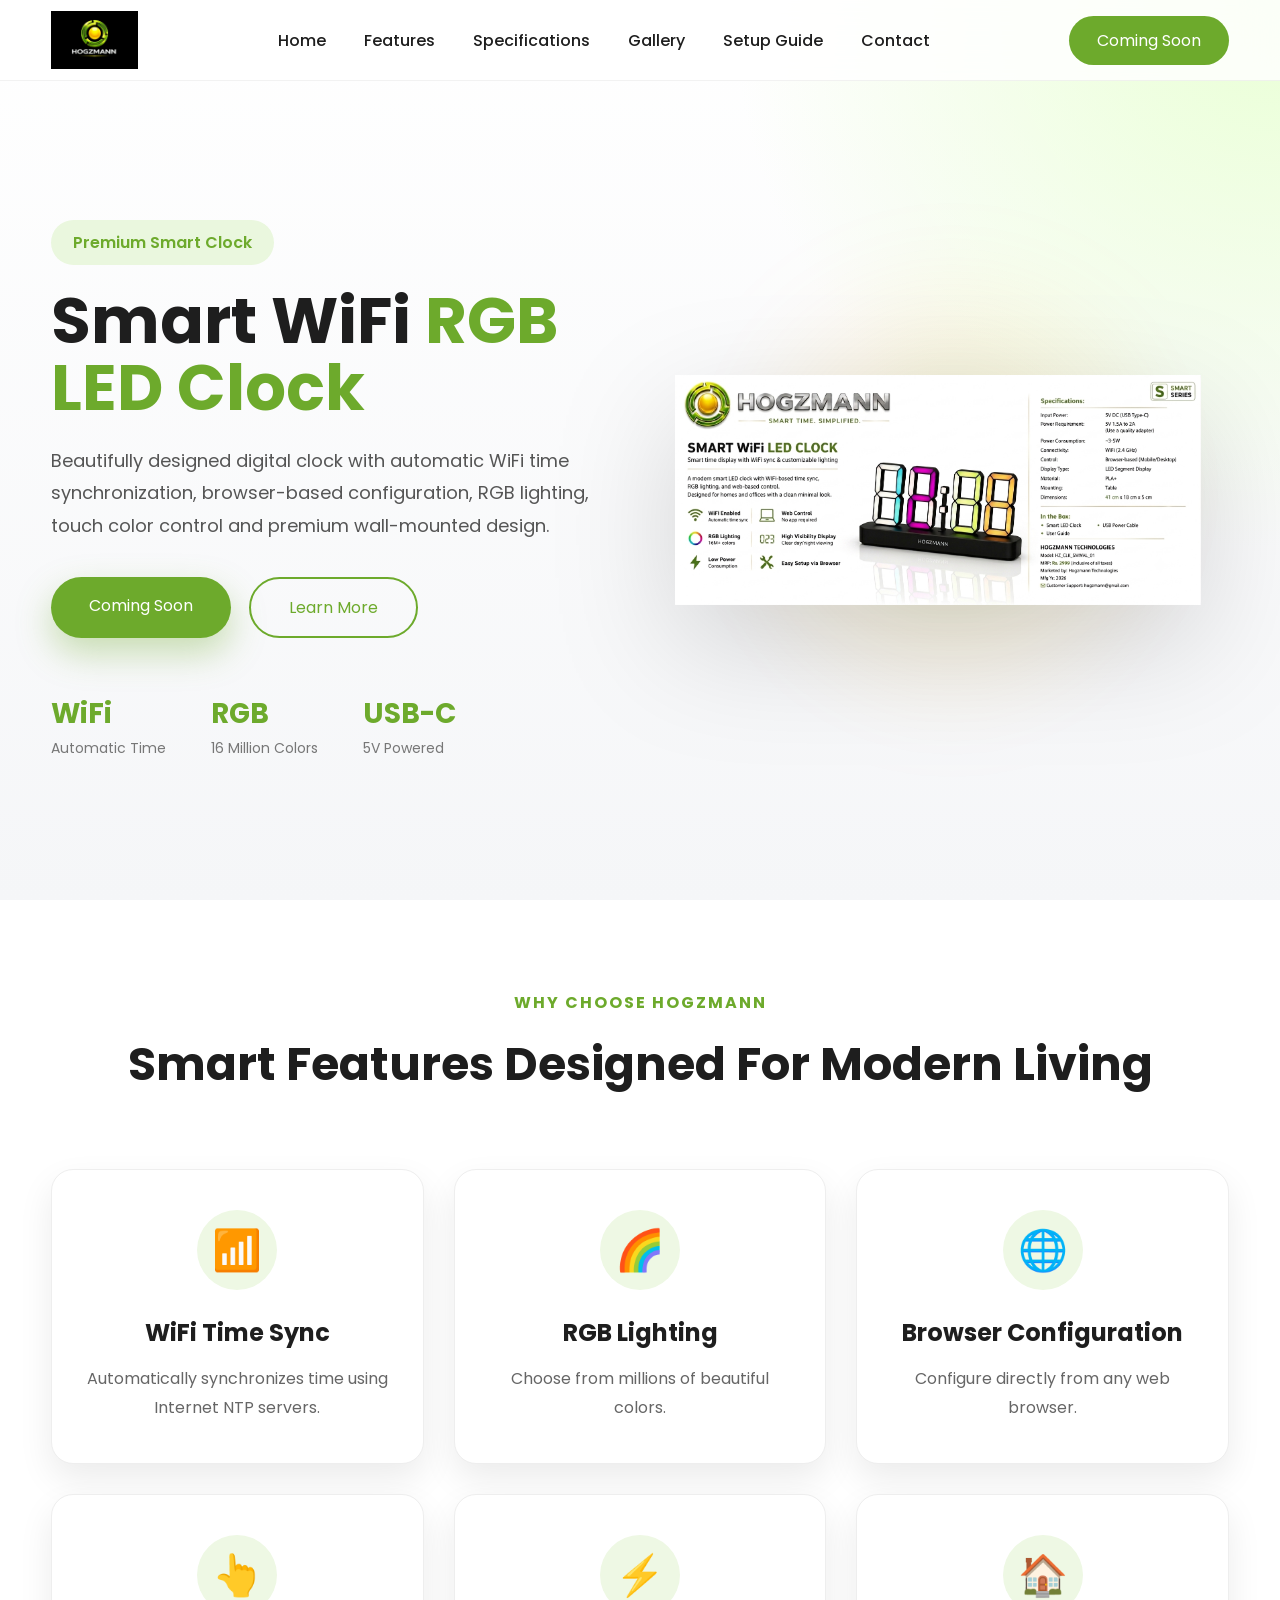
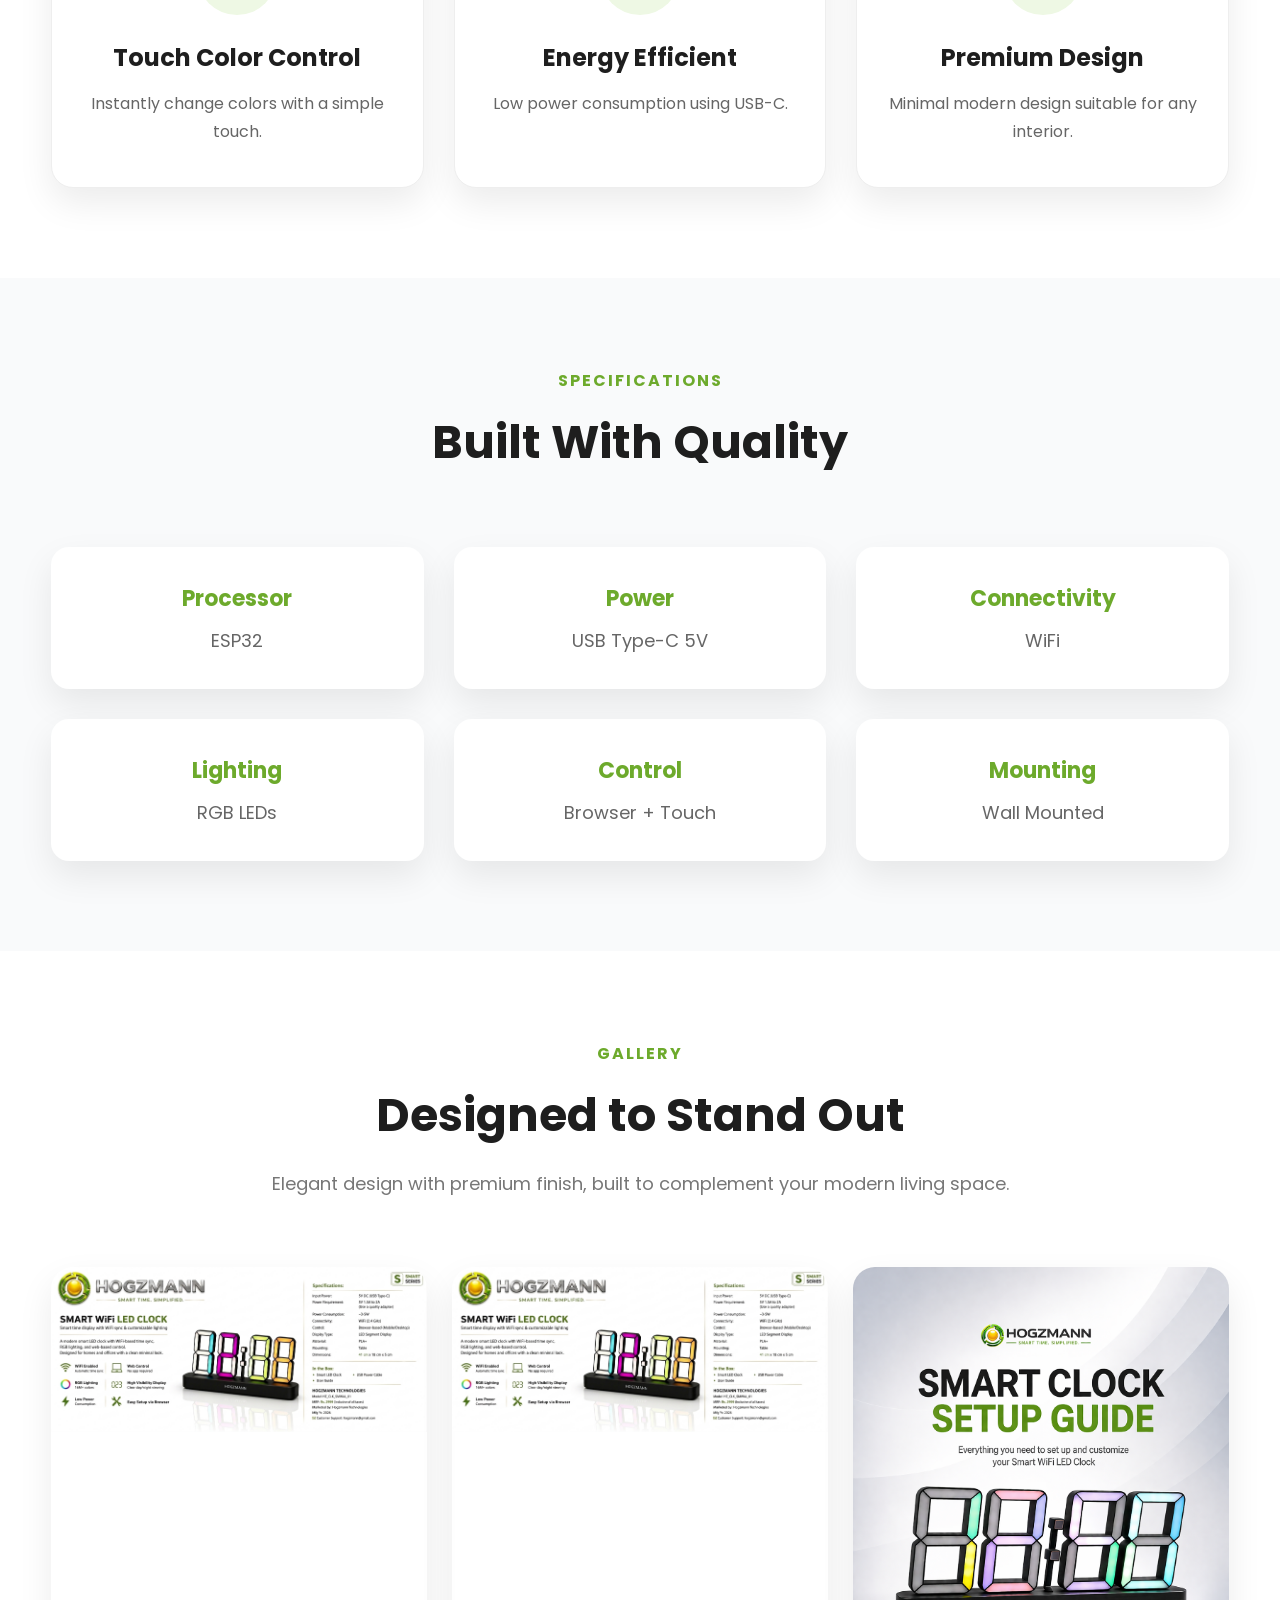
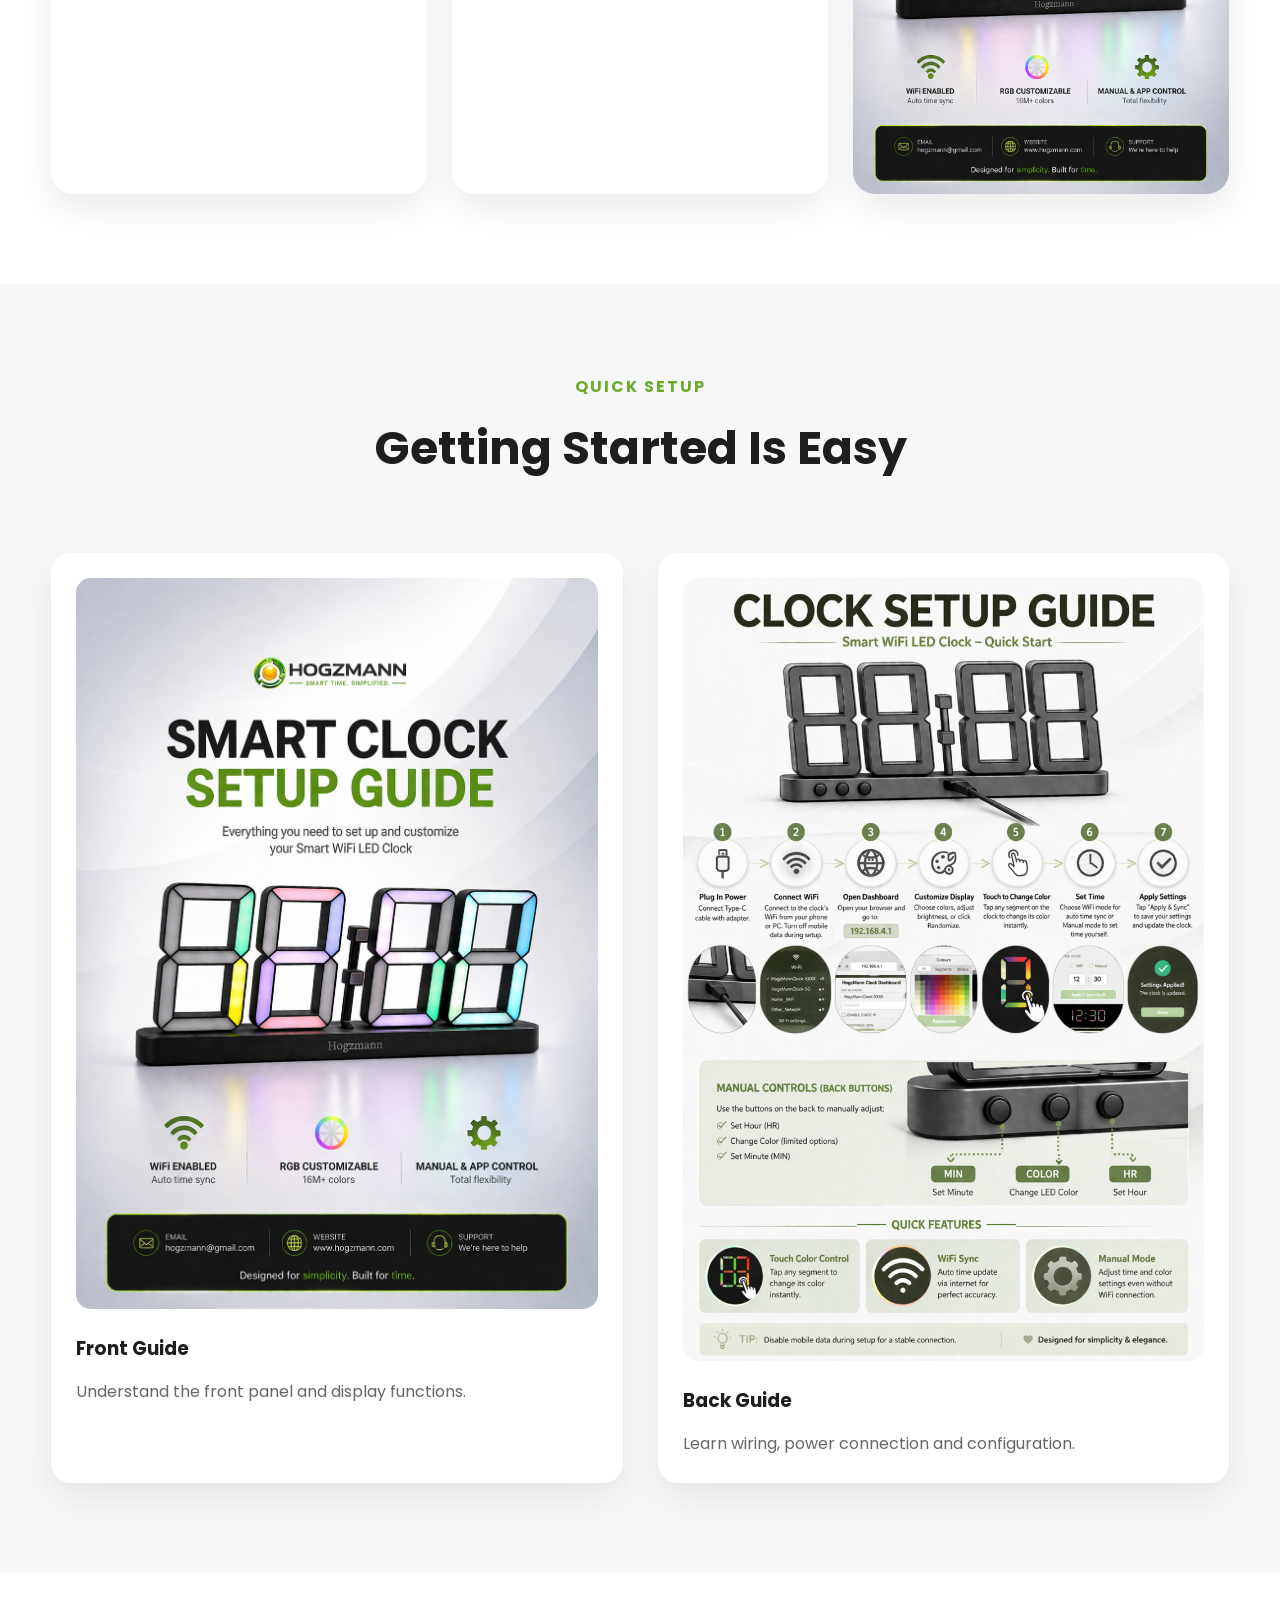
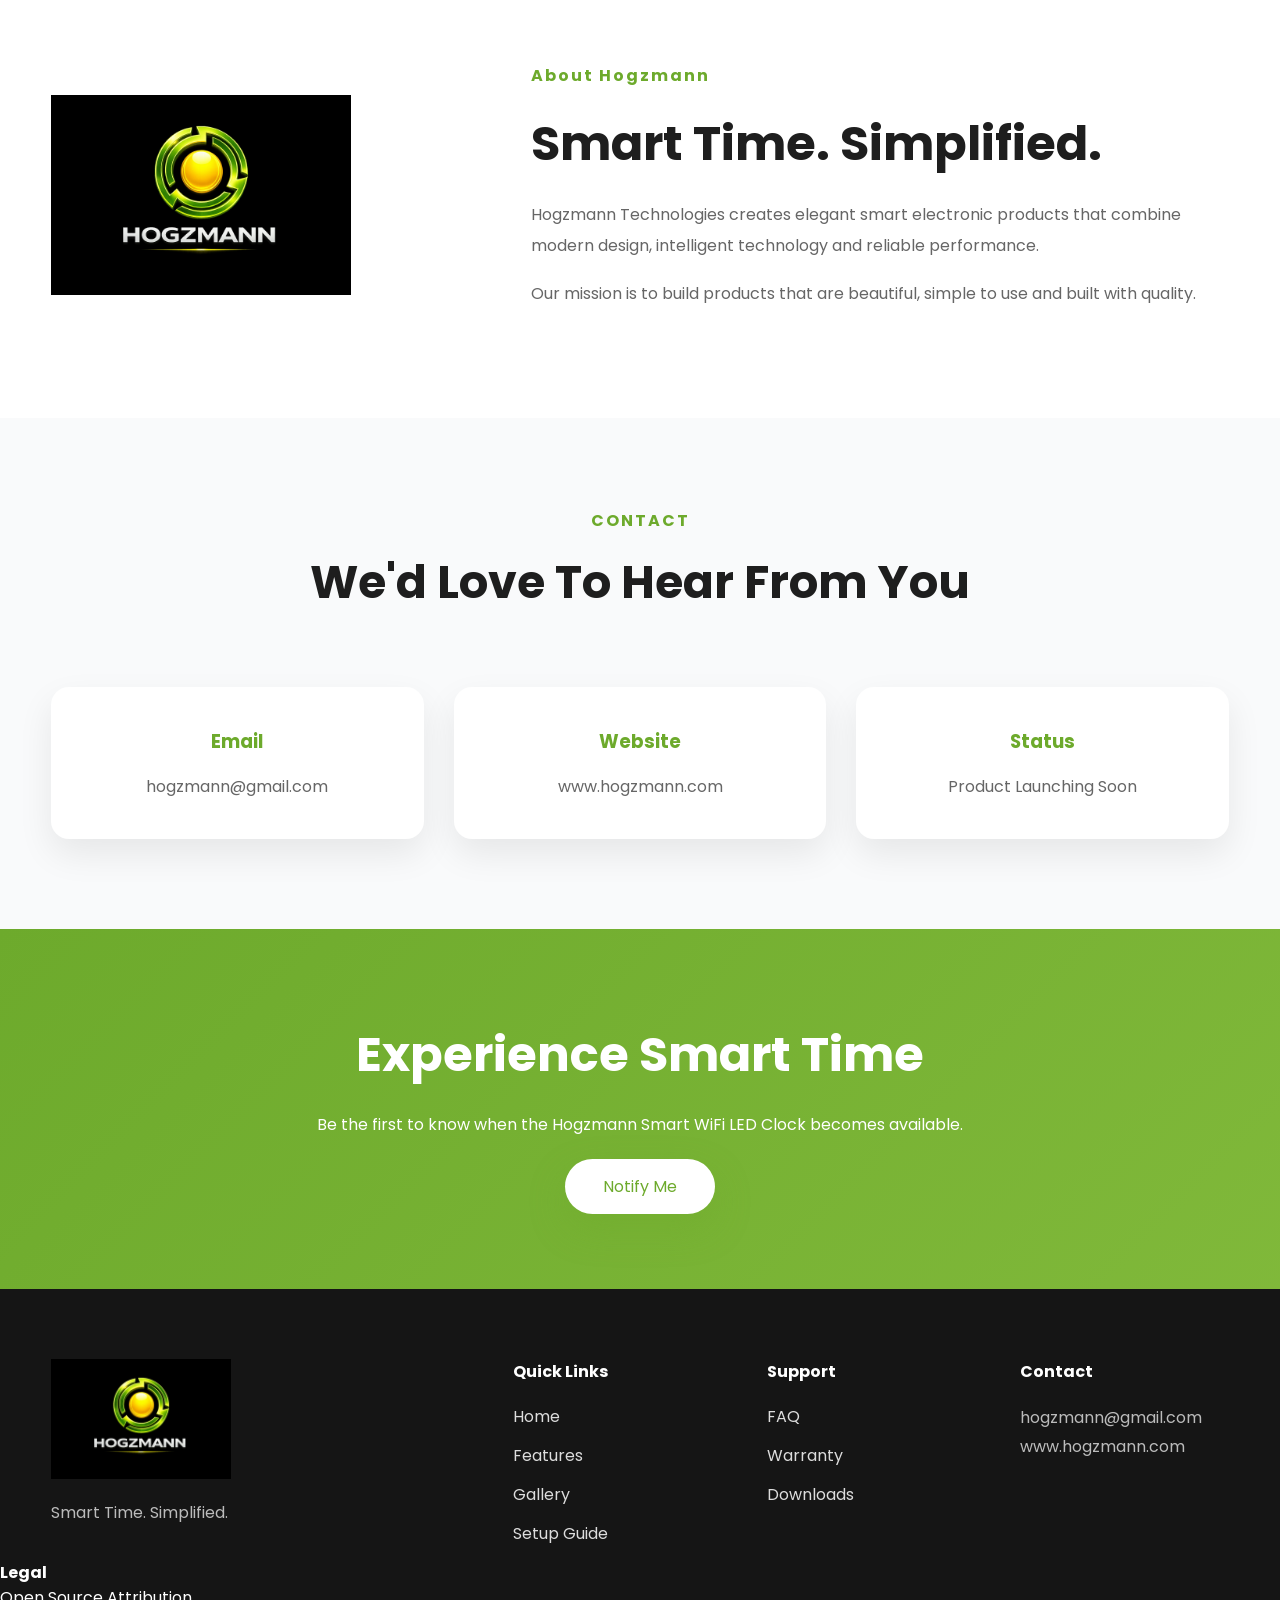
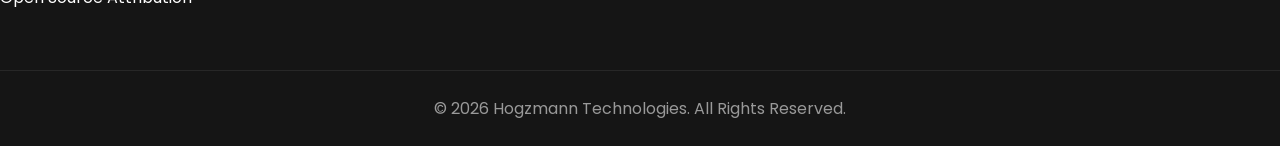
==== commit 3b2557e3: "Update index.html" ====
--- a/index.html
+++ b/index.html
@@ -728,6 +728,18 @@
 
     </div>
 
+	<div>
+
+    <h4>Legal</h4>
+
+    <ul>
+
+        <li><a href="opensource.html">Open Source Attribution</a></li>
+
+    </ul>
+
+    </div>
+
     <div class="copyright">
 
         © 2026 Hogzmann Technologies. All Rights Reserved.
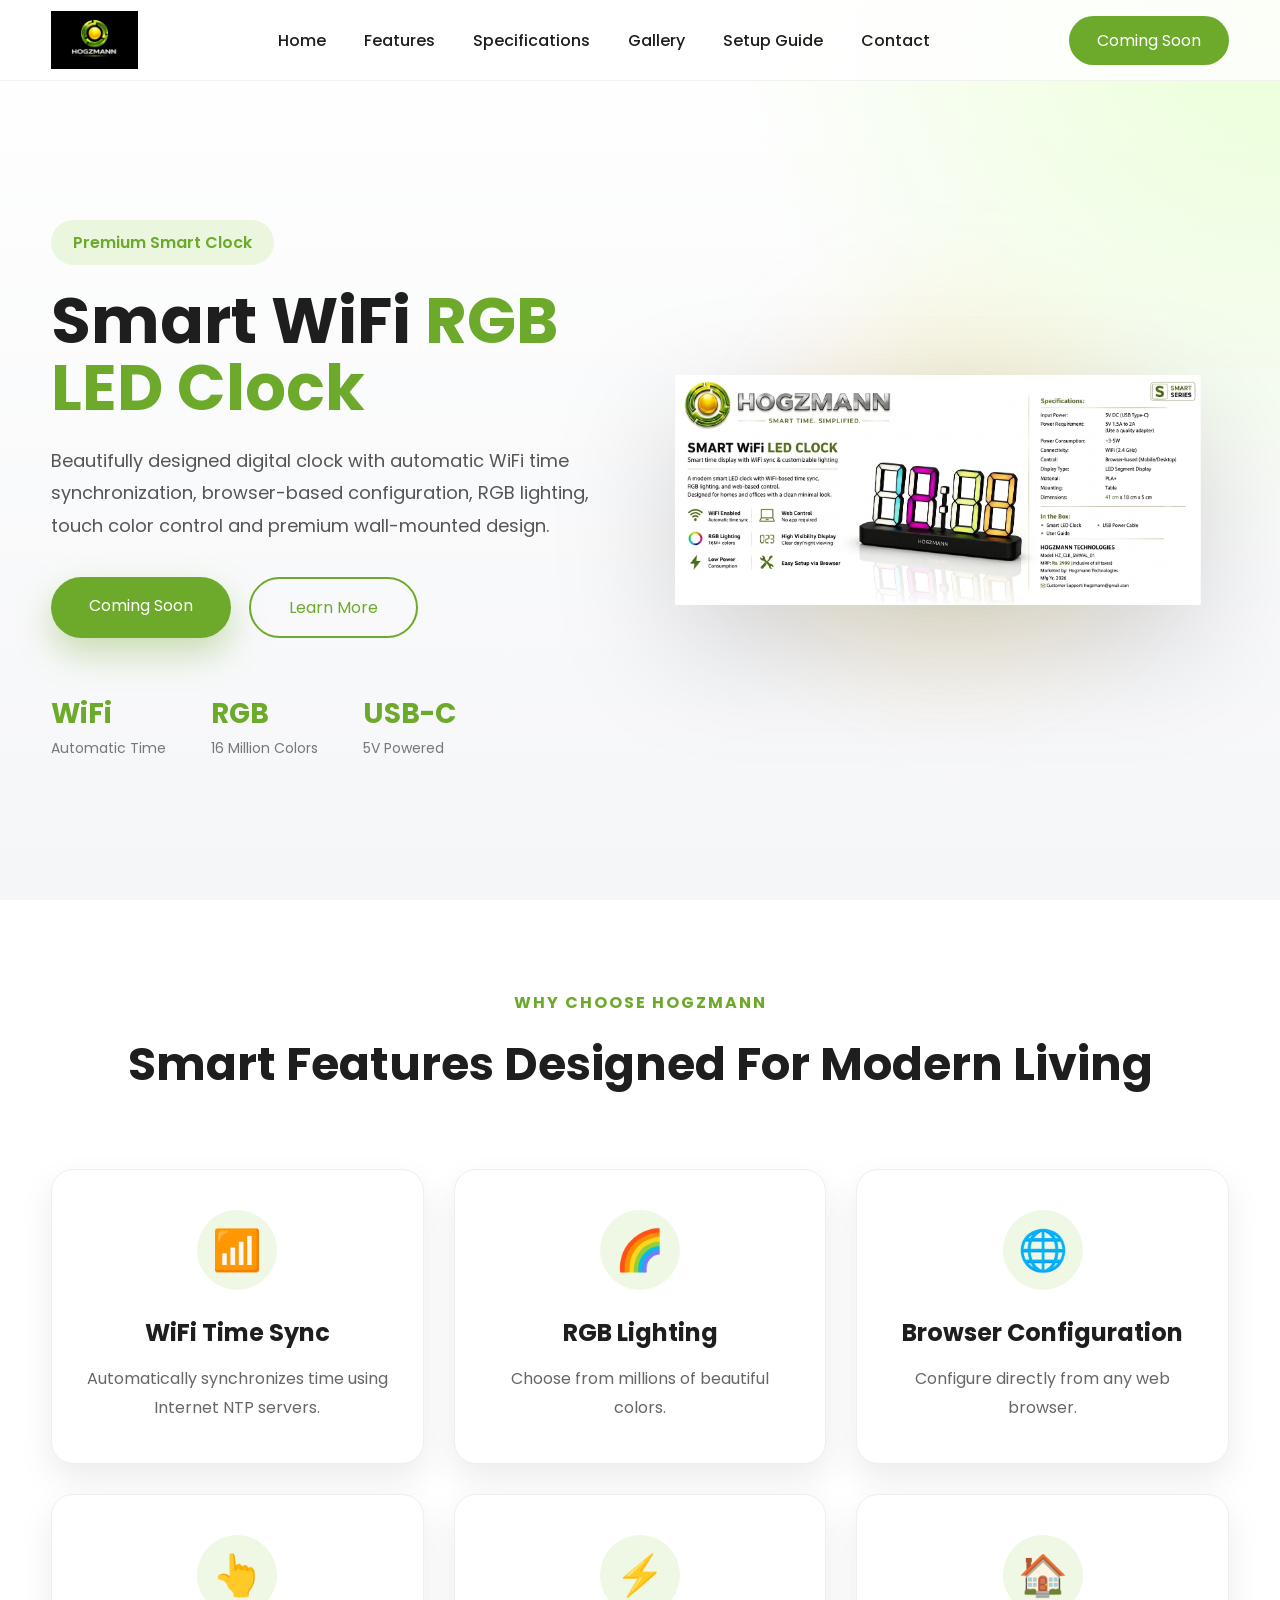
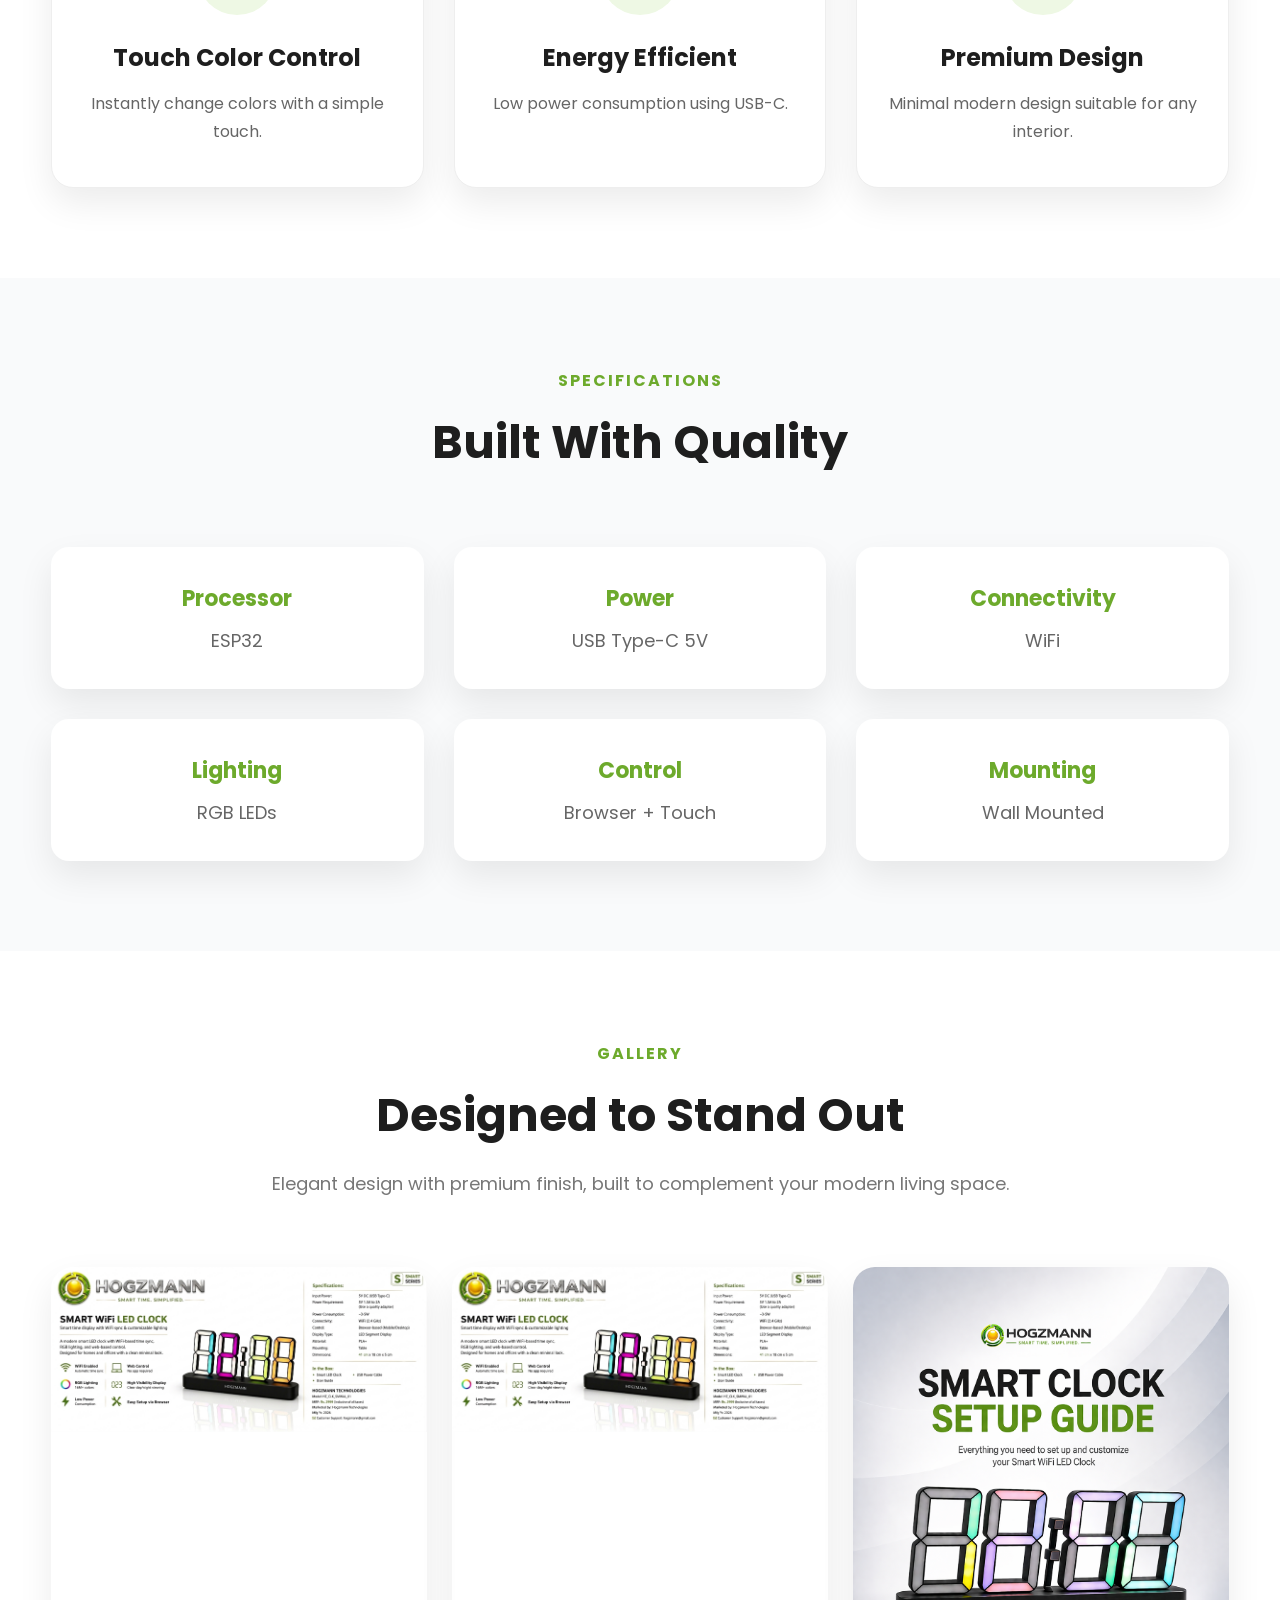
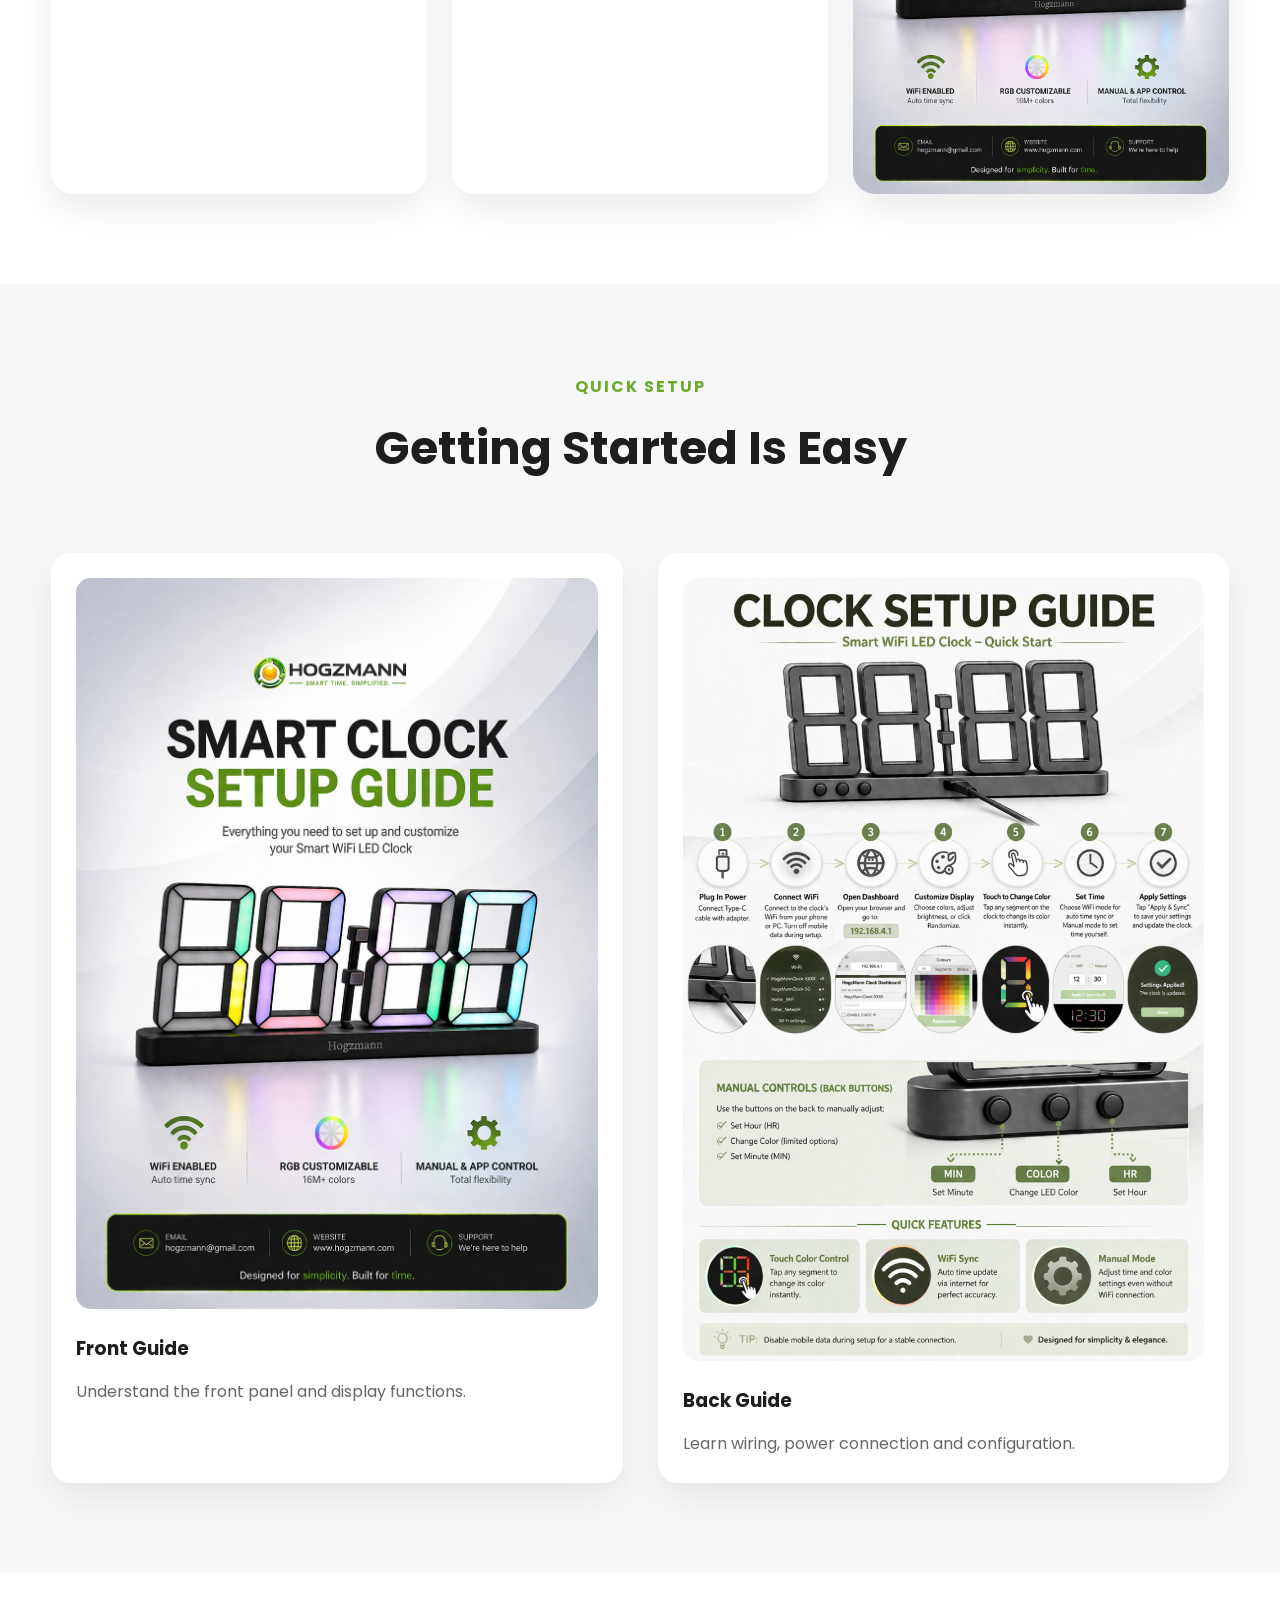
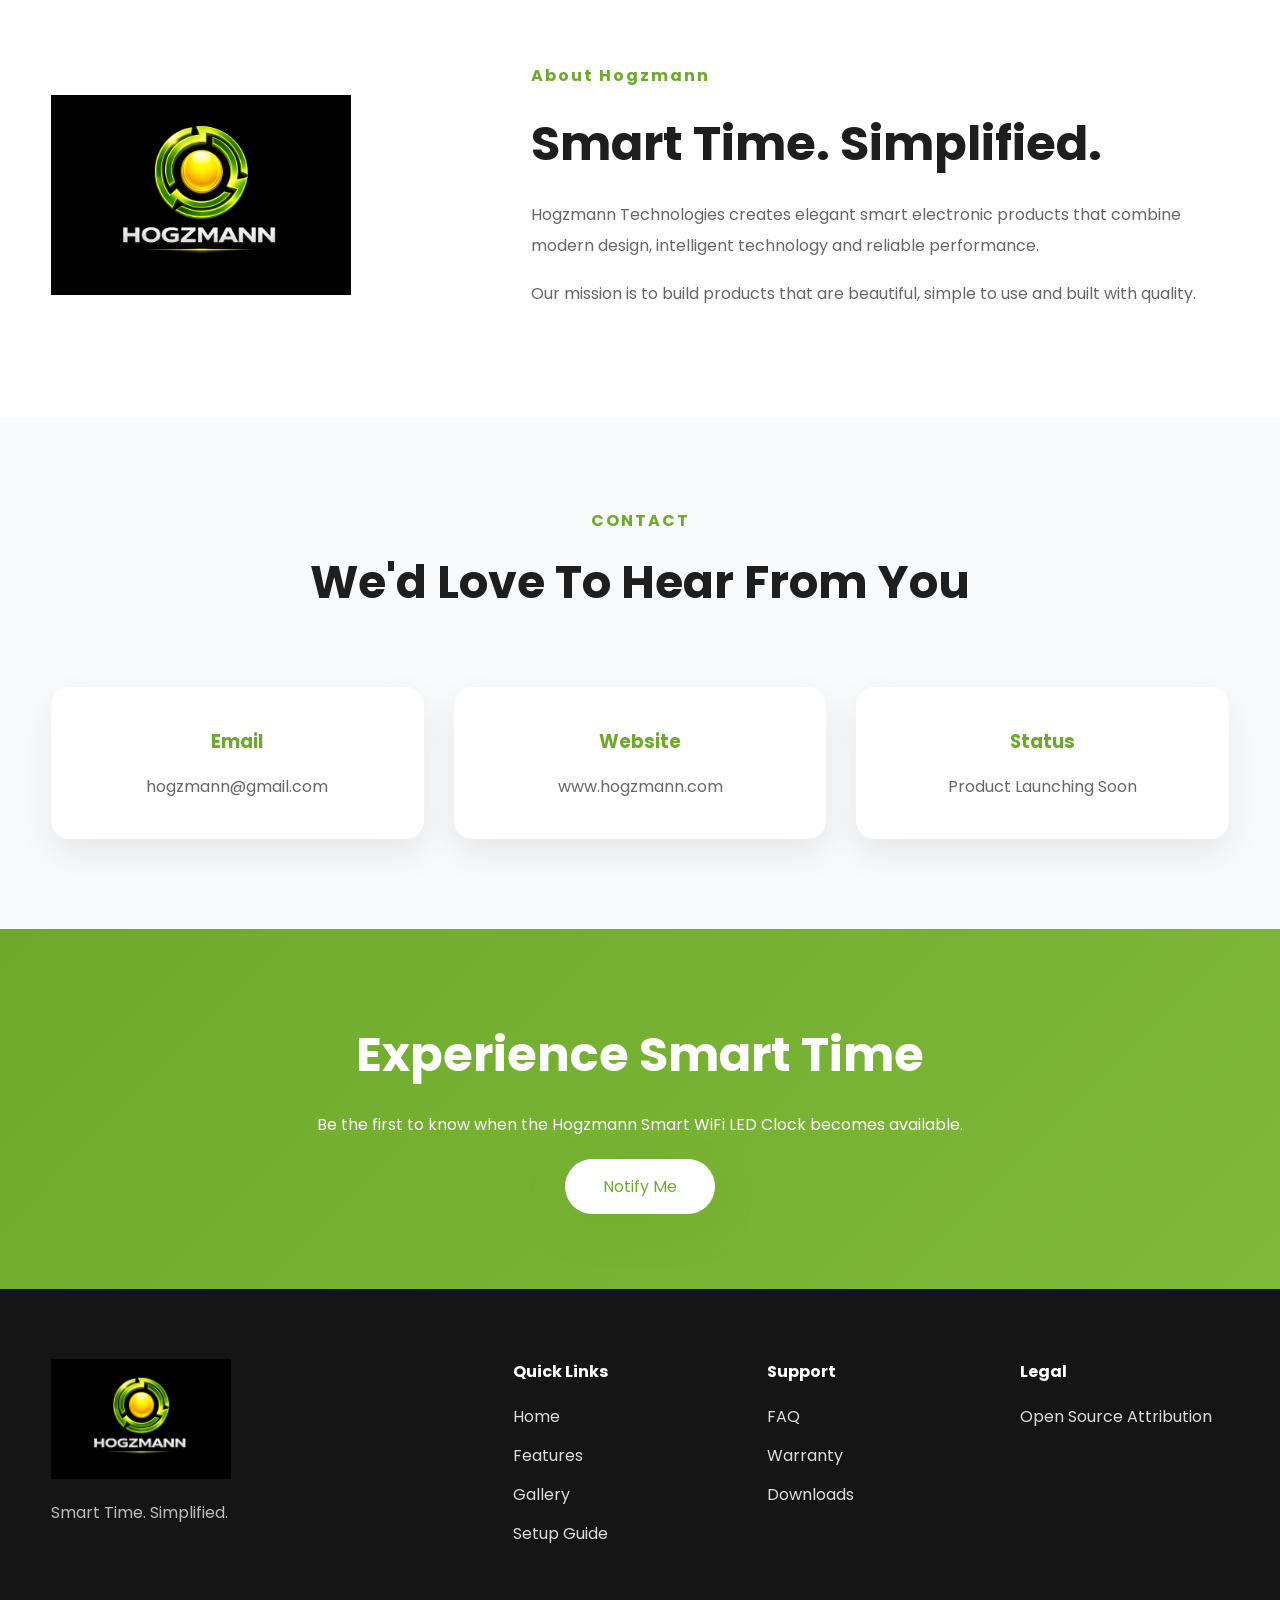
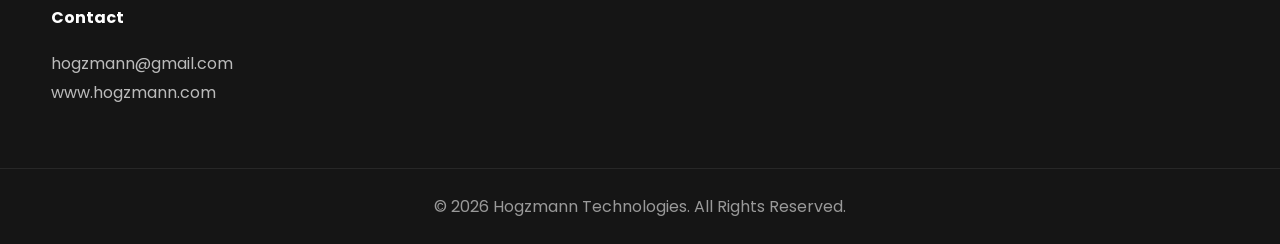
==== commit e5de94a3: "Update index.html" ====
--- a/index.html
+++ b/index.html
@@ -716,6 +716,18 @@
 
         </div>
 
+		<div>
+
+    		<h4>Legal</h4>
+
+    		<ul>
+
+        	<li><a href="opensource.html">Open Source Attribution</a></li>
+
+    		</ul>
+
+    	</div>
+
         <div>
 
             <h4>Contact</h4>
@@ -727,19 +739,7 @@
         </div>
 
     </div>
-
-	<div>
-
-    <h4>Legal</h4>
-
-    <ul>
-
-        <li><a href="opensource.html">Open Source Attribution</a></li>
-
-    </ul>
-
-    </div>
-
+	
     <div class="copyright">
 
         © 2026 Hogzmann Technologies. All Rights Reserved.
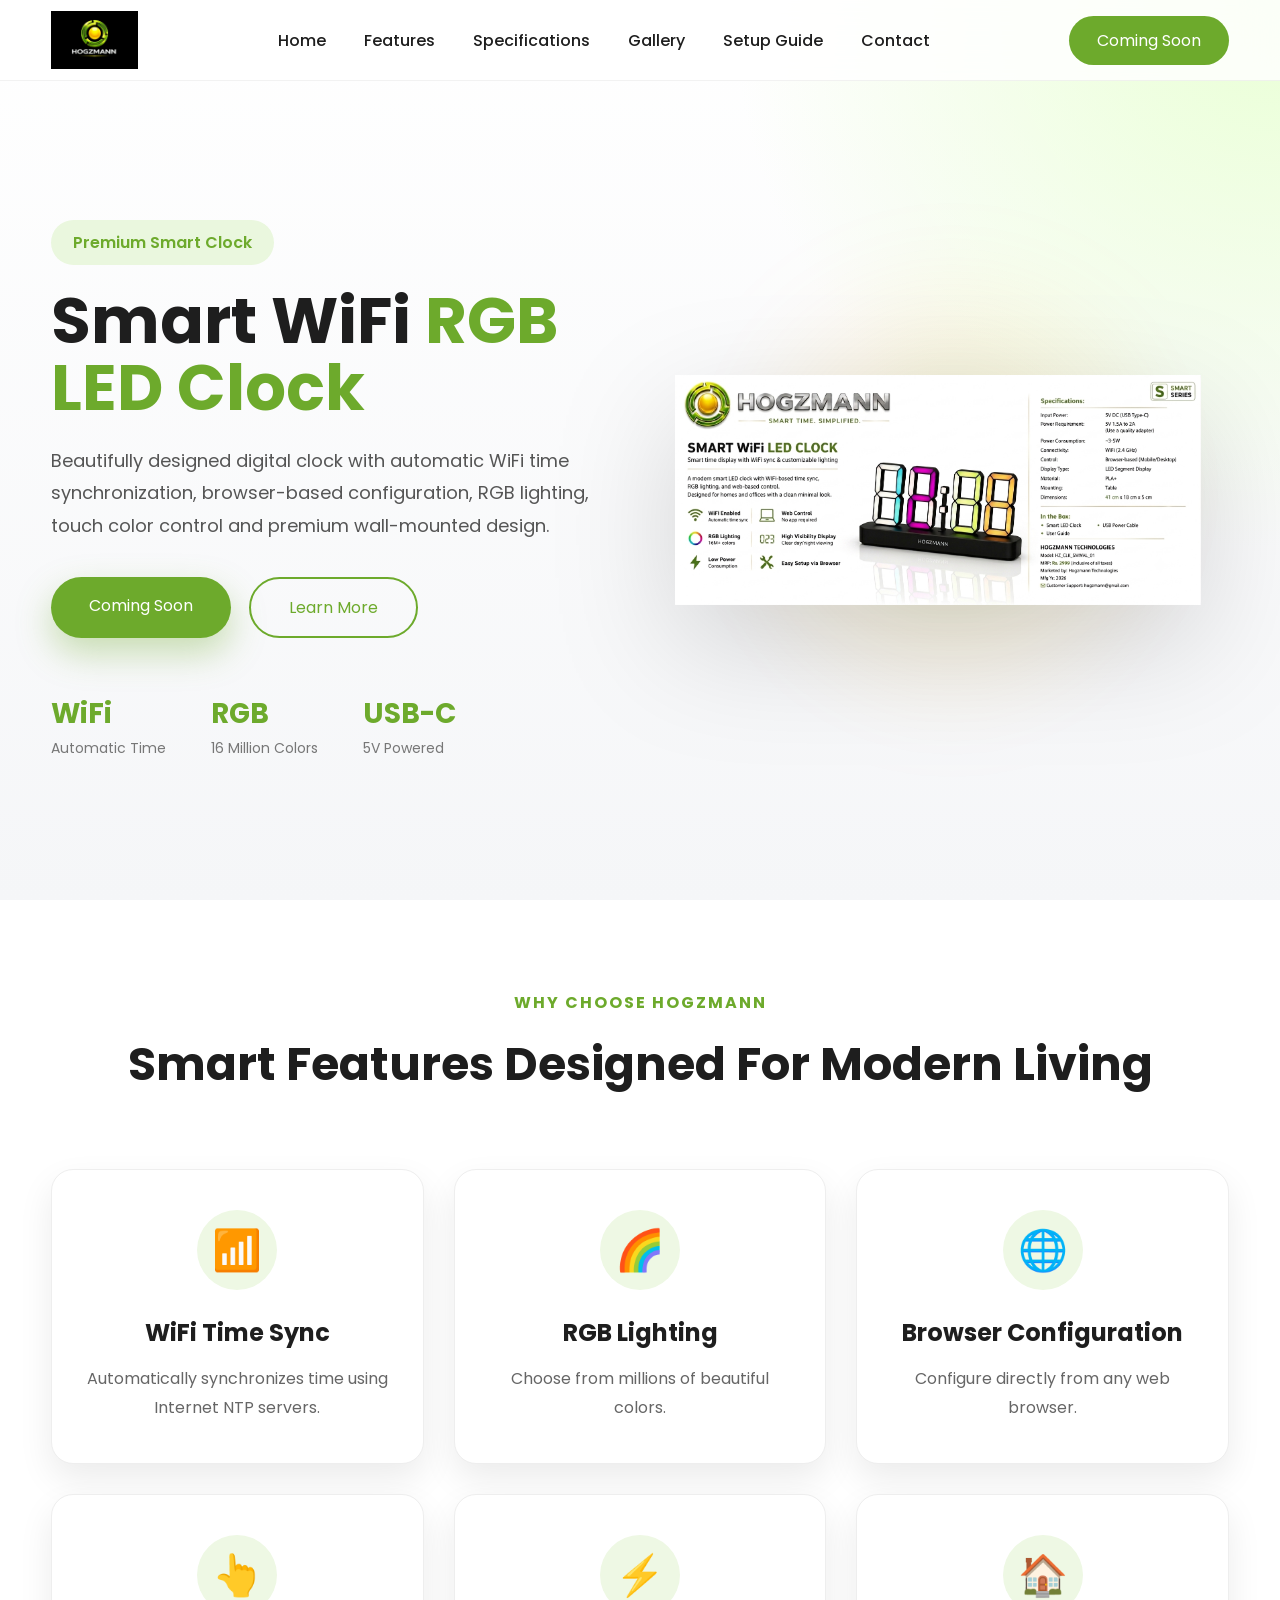
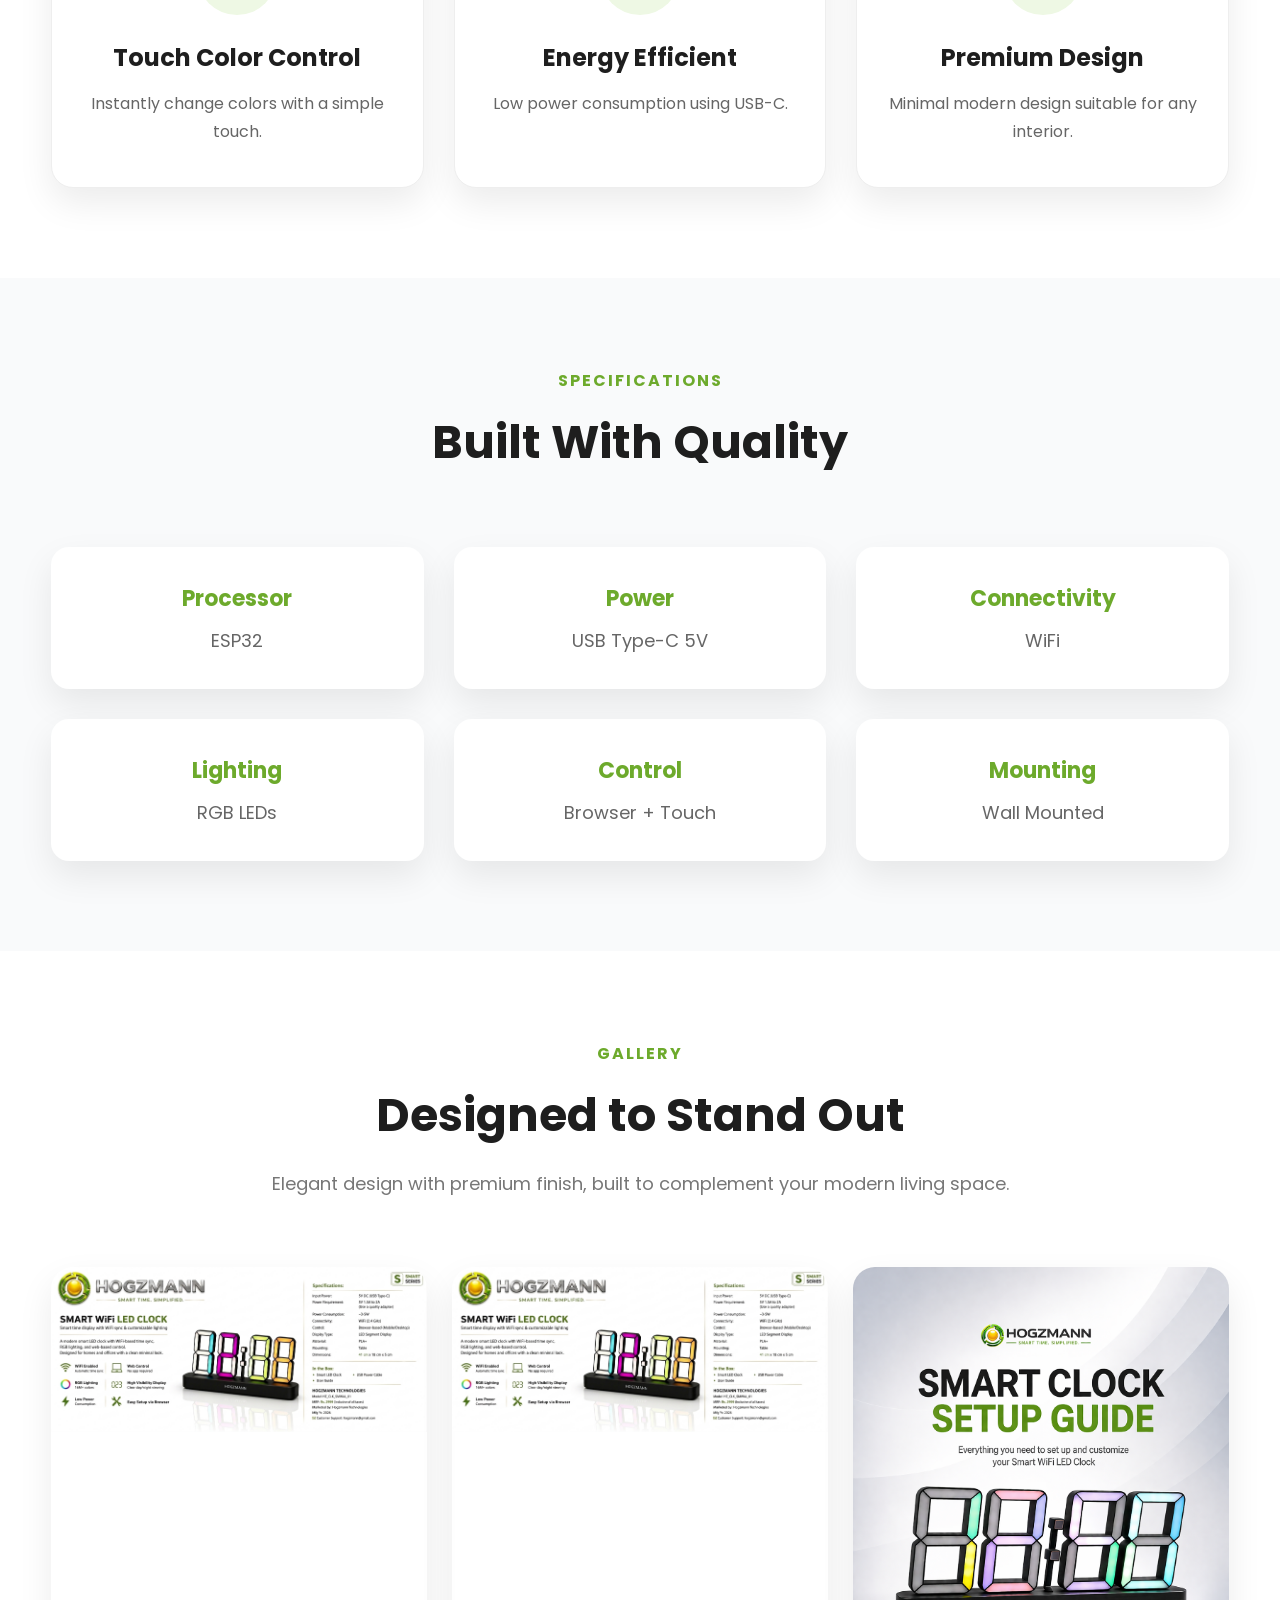
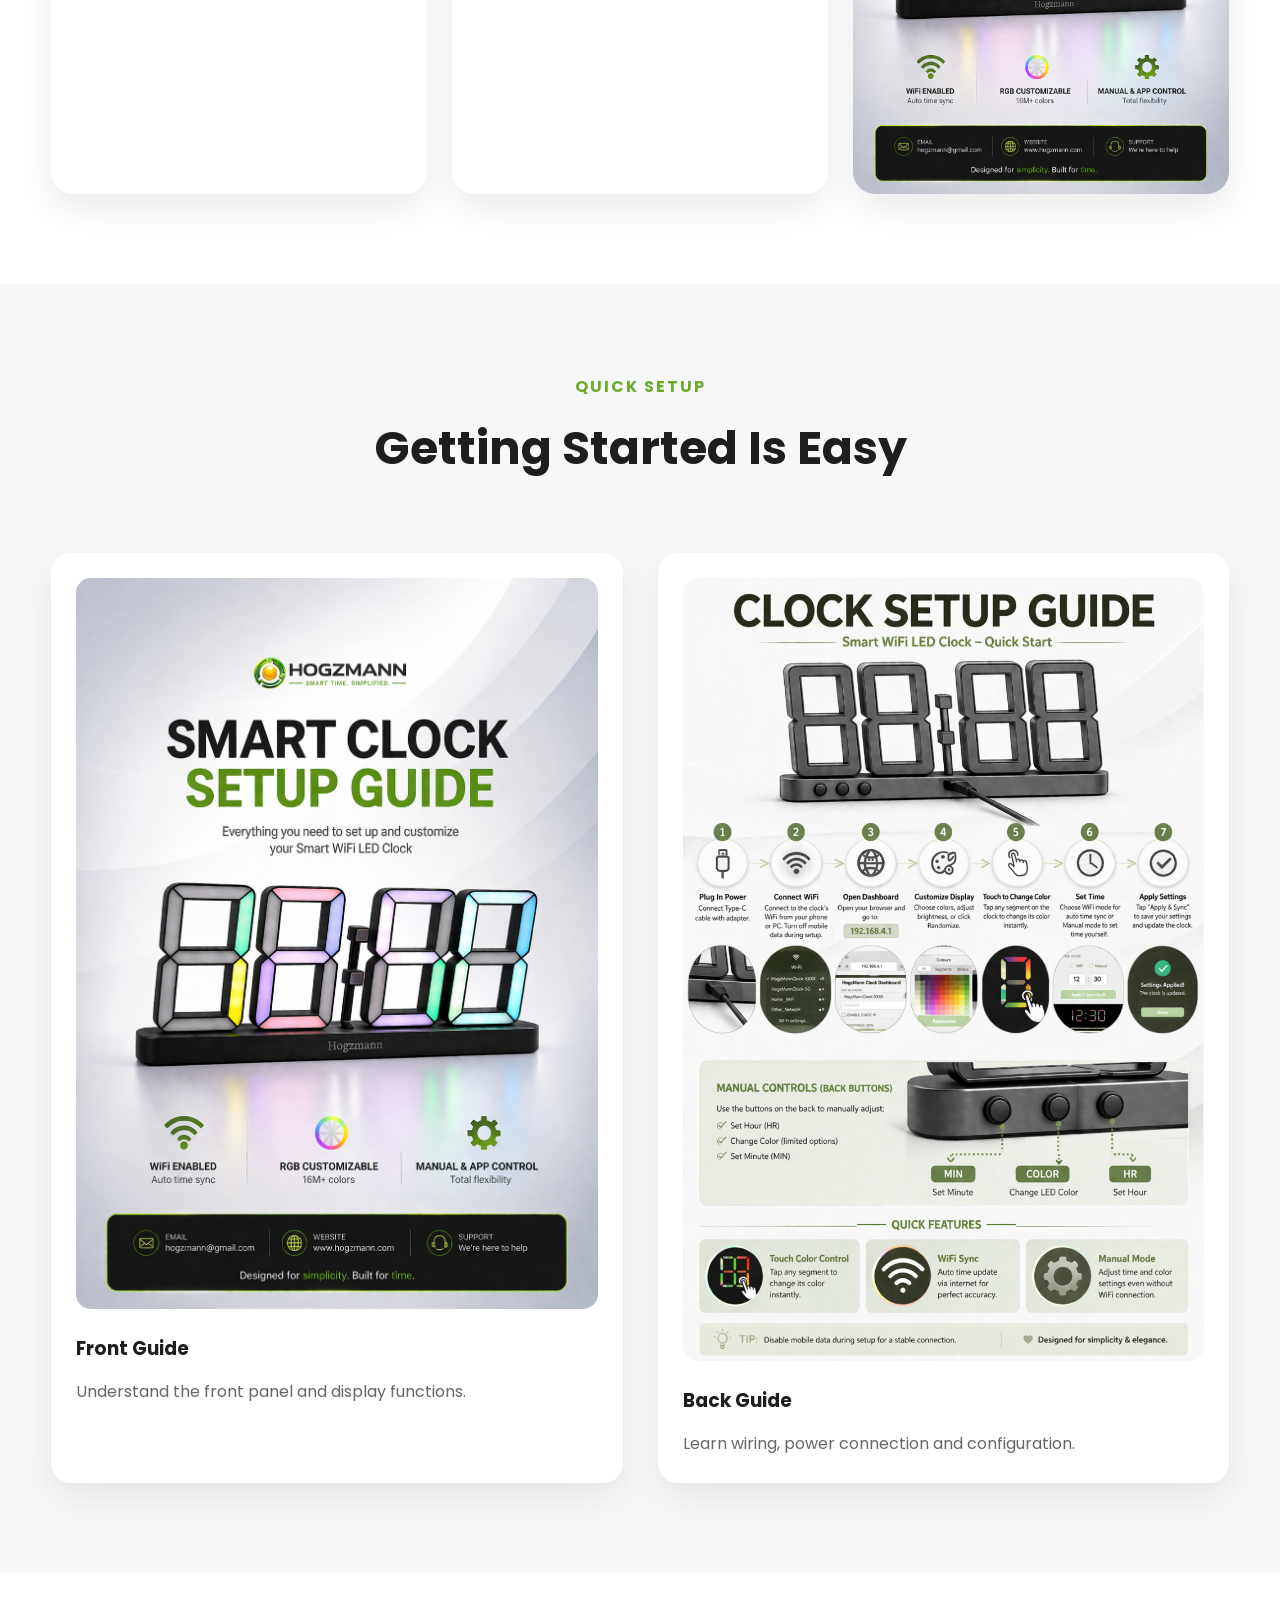
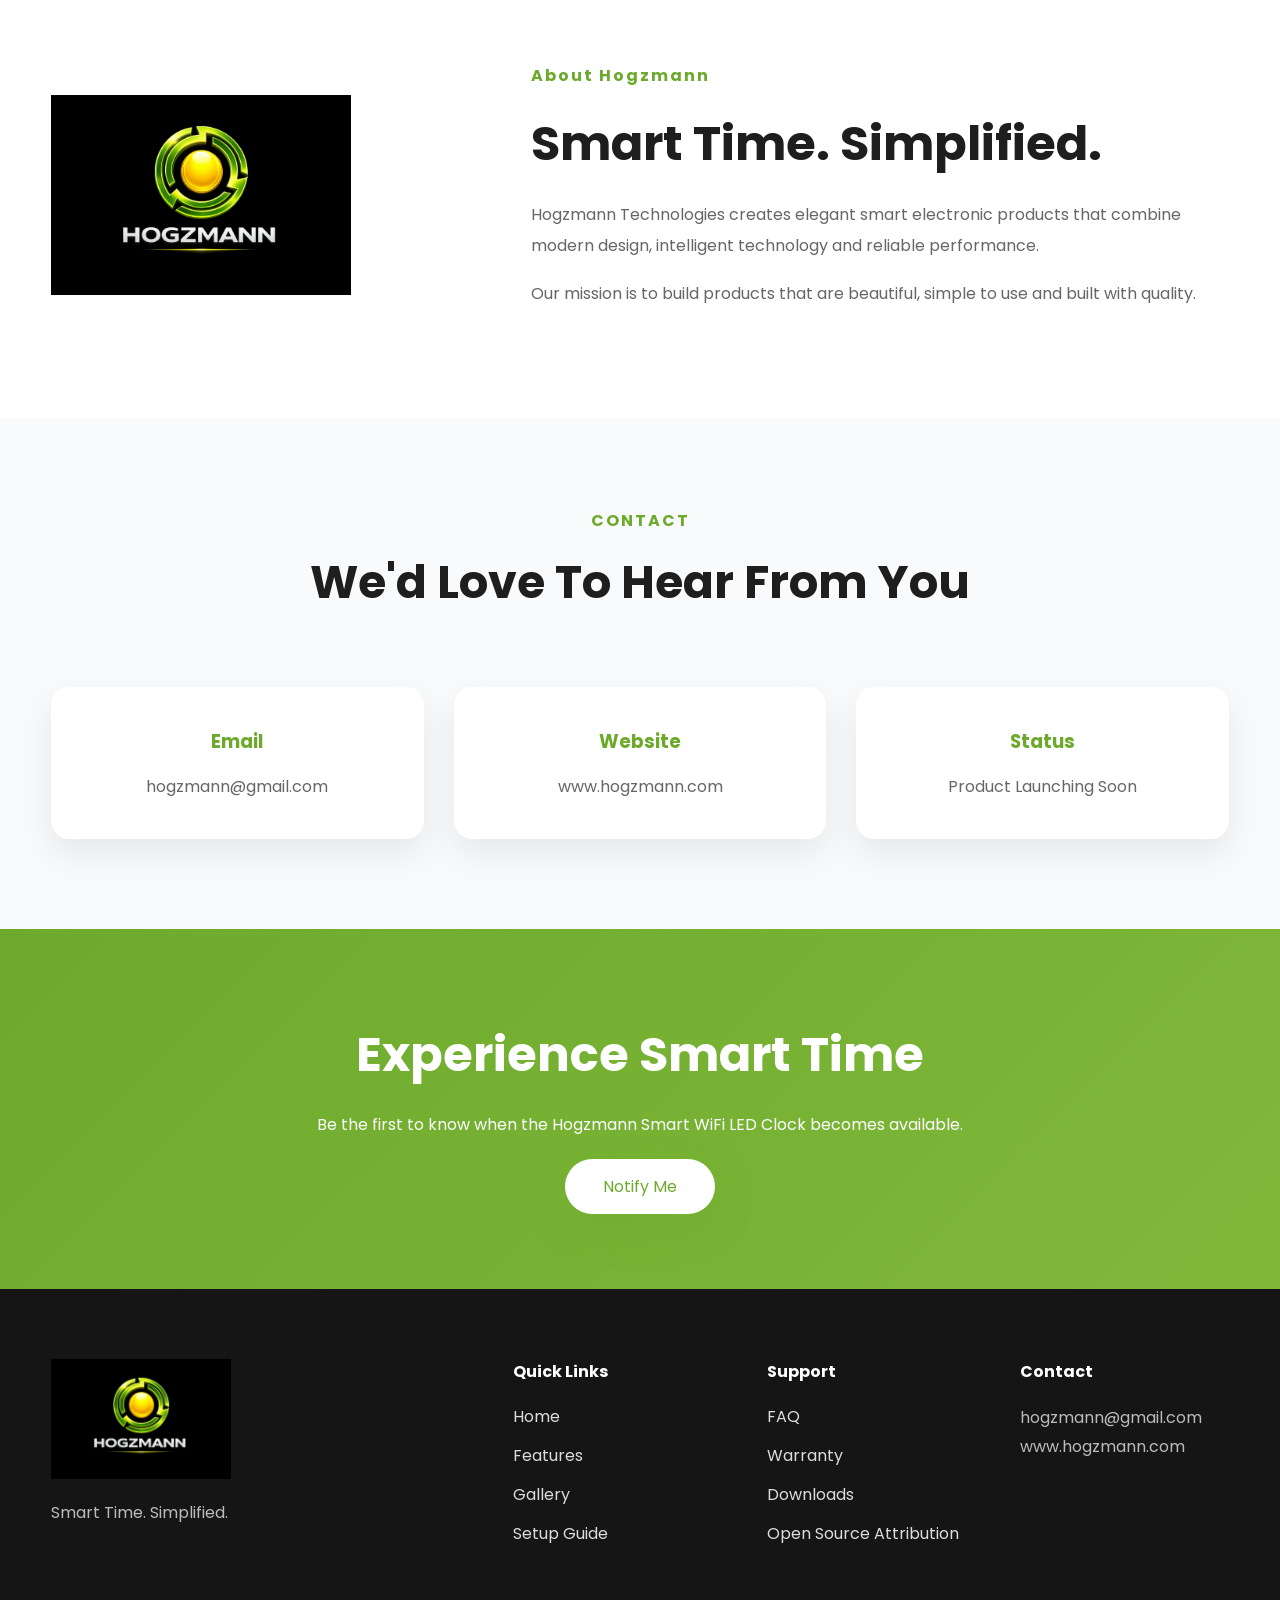
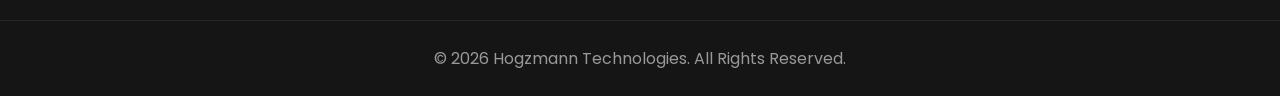
==== commit 8477aea9: "Update index.html" ====
--- a/index.html
+++ b/index.html
@@ -712,21 +712,11 @@
 
                 <li><a href="#">Downloads</a></li>
 
+				<li><a href="opensource.html">Open Source Attribution</a></li>
+
             </ul>
 
         </div>
-
-		<div>
-
-    		<h4>Legal</h4>
-
-    		<ul>
-
-        	<li><a href="opensource.html">Open Source Attribution</a></li>
-
-    		</ul>
-
-    	</div>
 
         <div>
 
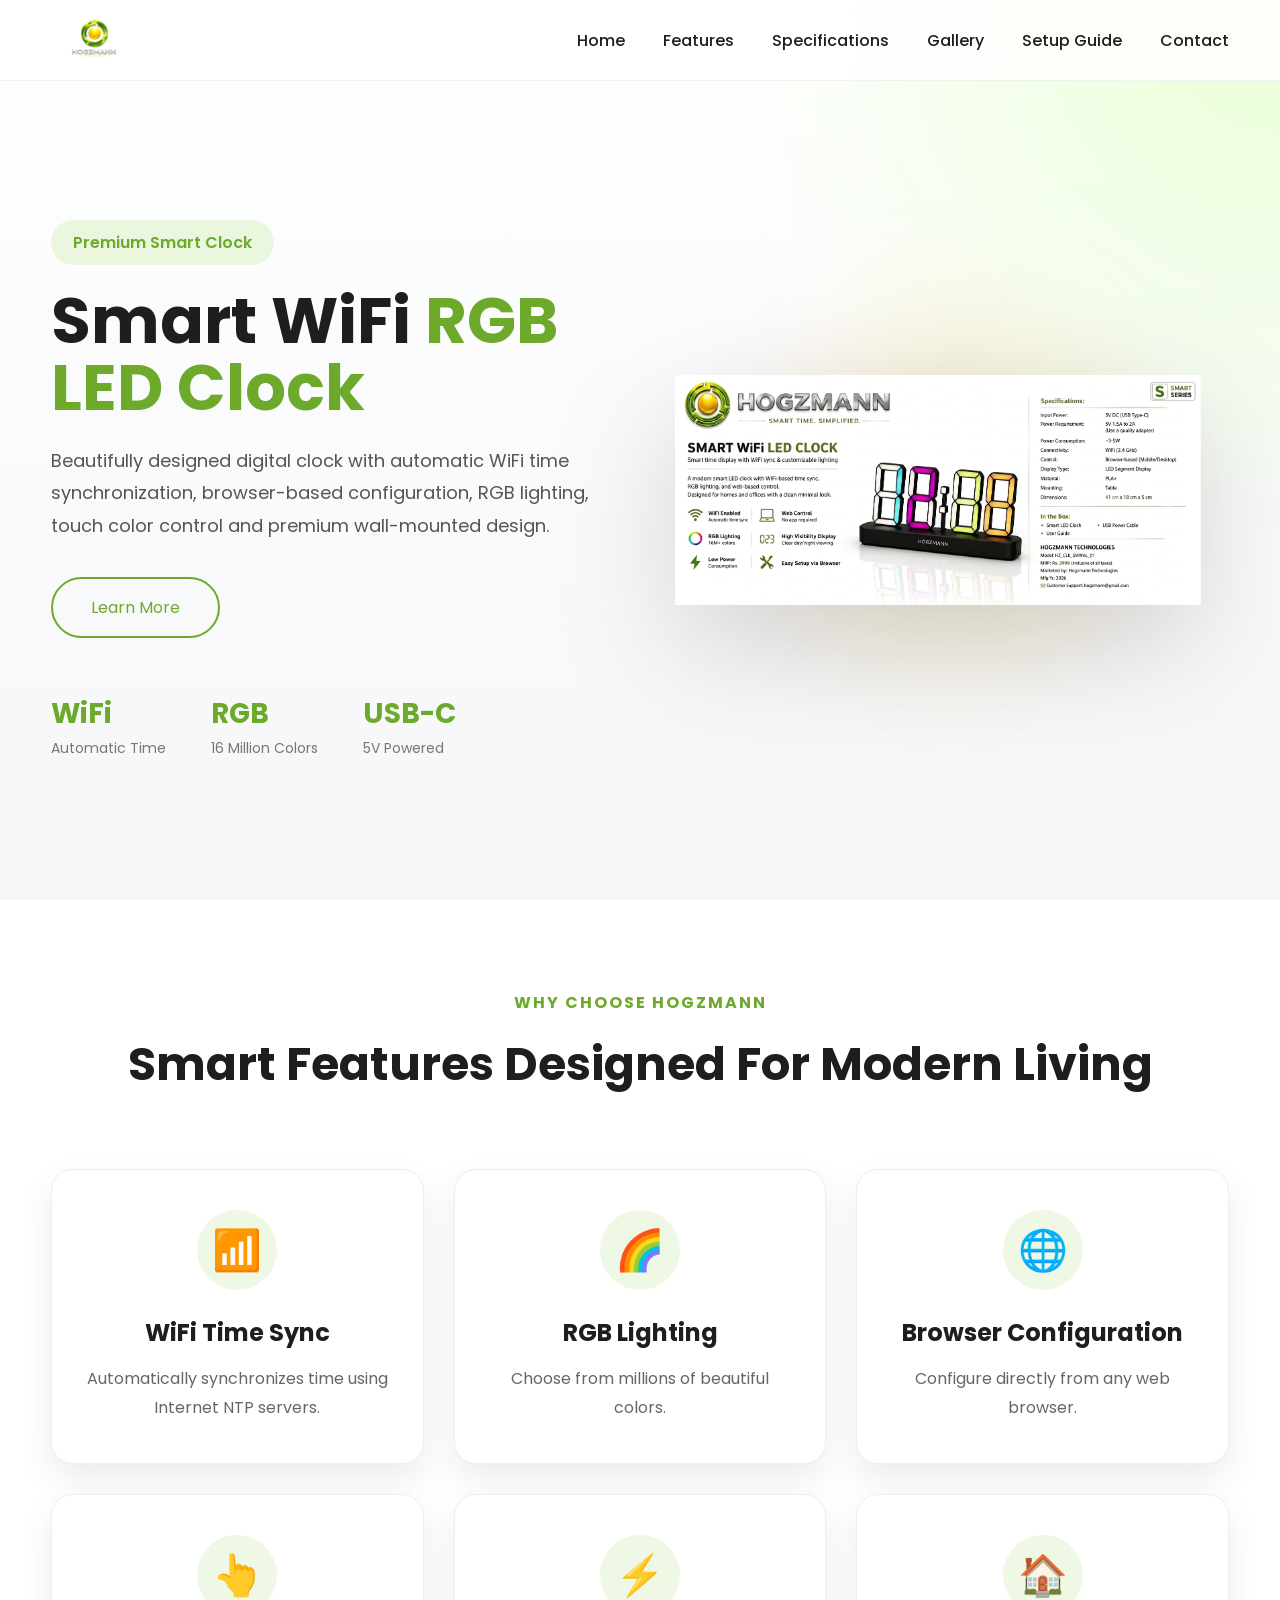
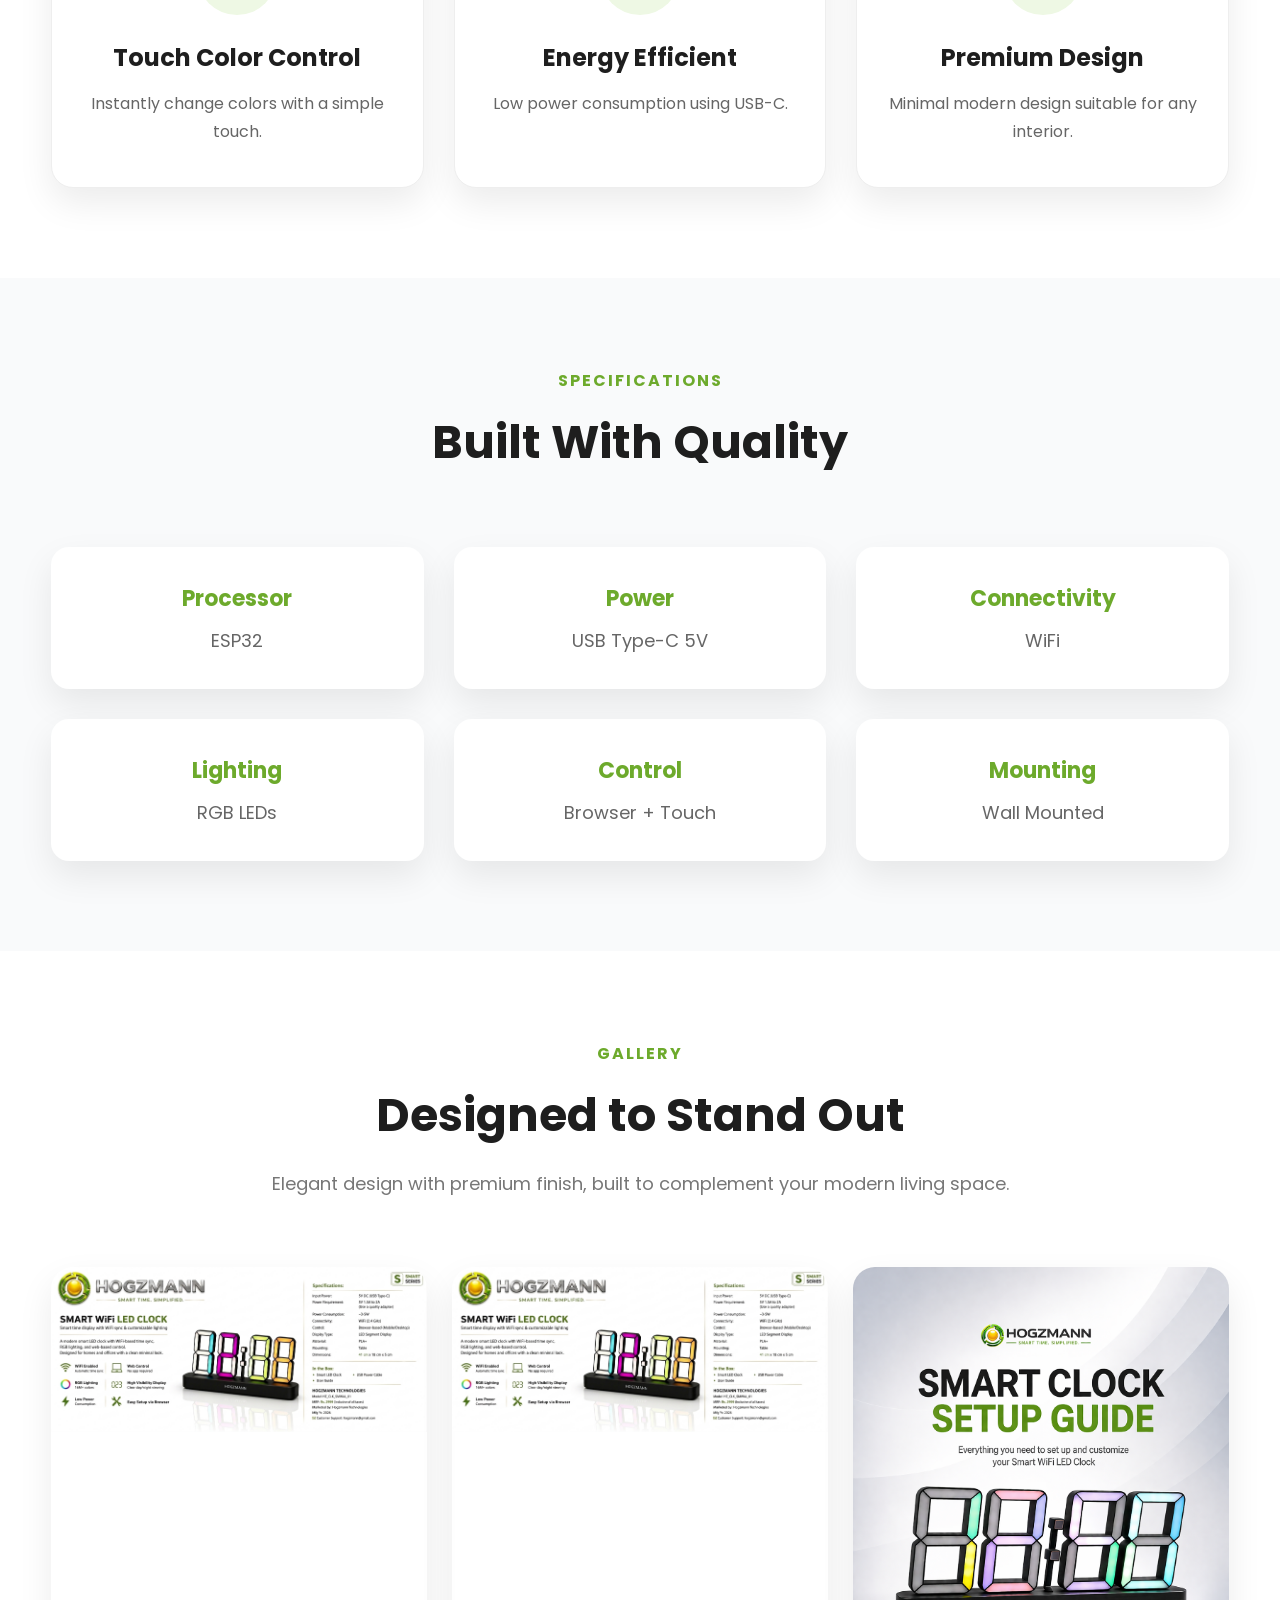
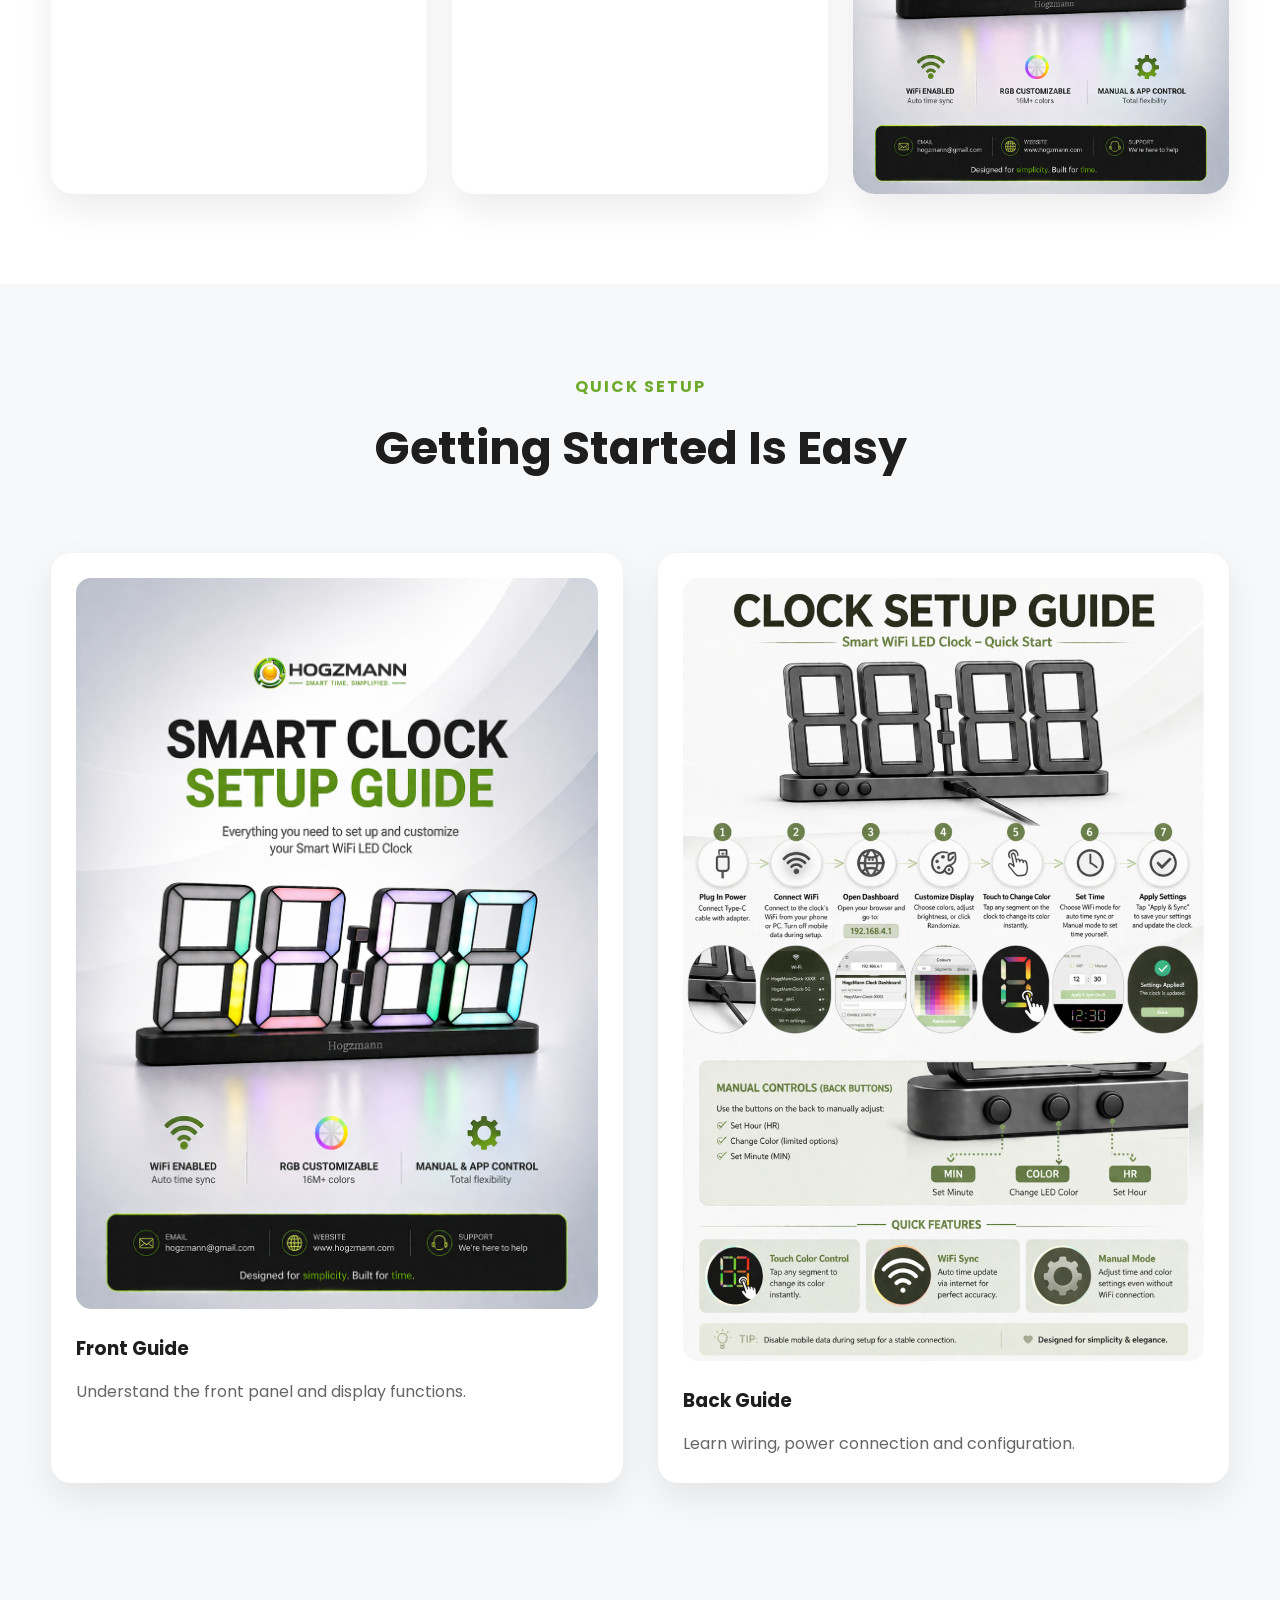
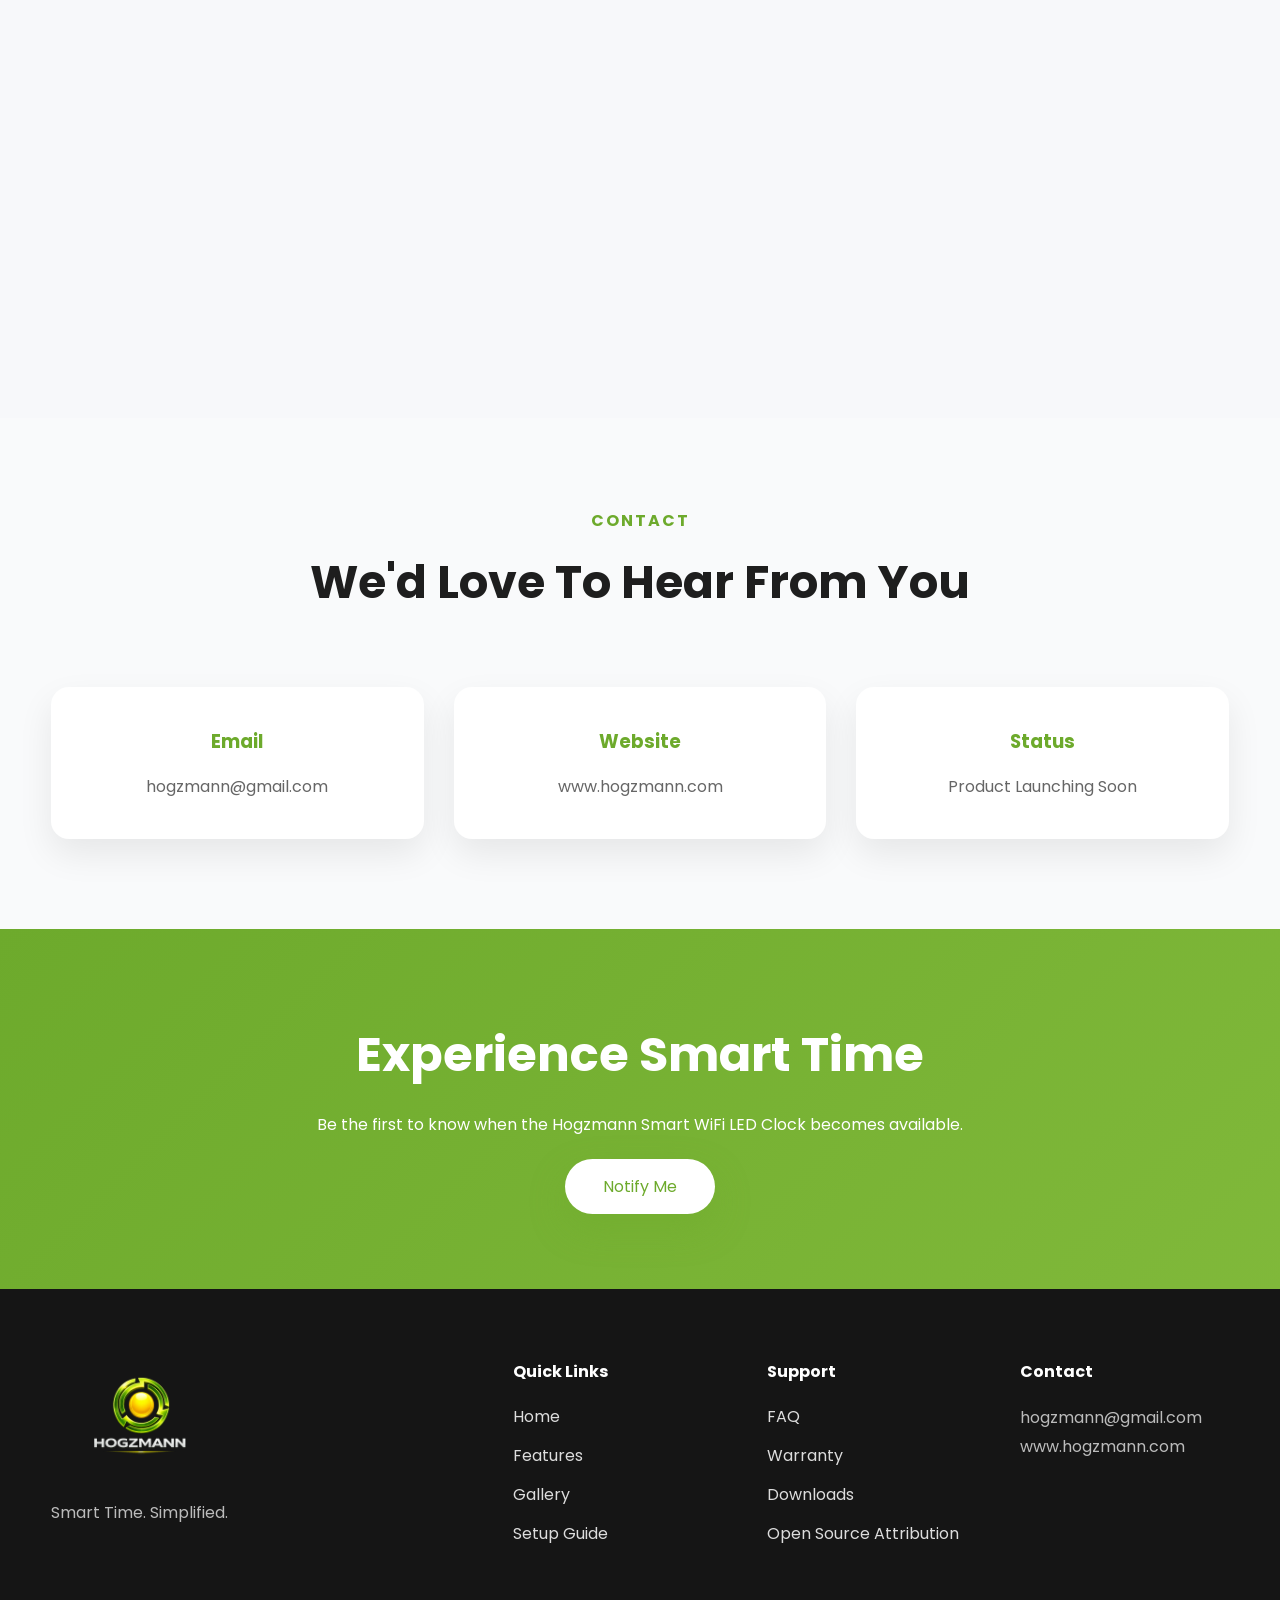
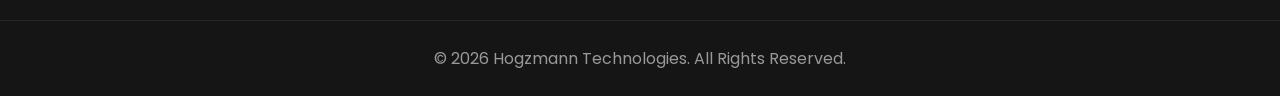
==== commit 62fc79f5: "Update index.html" ====
--- a/index.html
+++ b/index.html
@@ -86,13 +86,6 @@
 
         </nav>
 
-        <a href="#contact"
-            class="btn-nav">
-
-            Coming Soon
-
-        </a>
-
     </div>
 
 </header>
@@ -139,13 +132,6 @@
             </p>
 
             <div class="hero-buttons">
-
-                <a href="#contact"
-                    class="btn-primary">
-
-                    Coming Soon
-
-                </a>
 
                 <a href="#features"
                     class="btn-secondary">
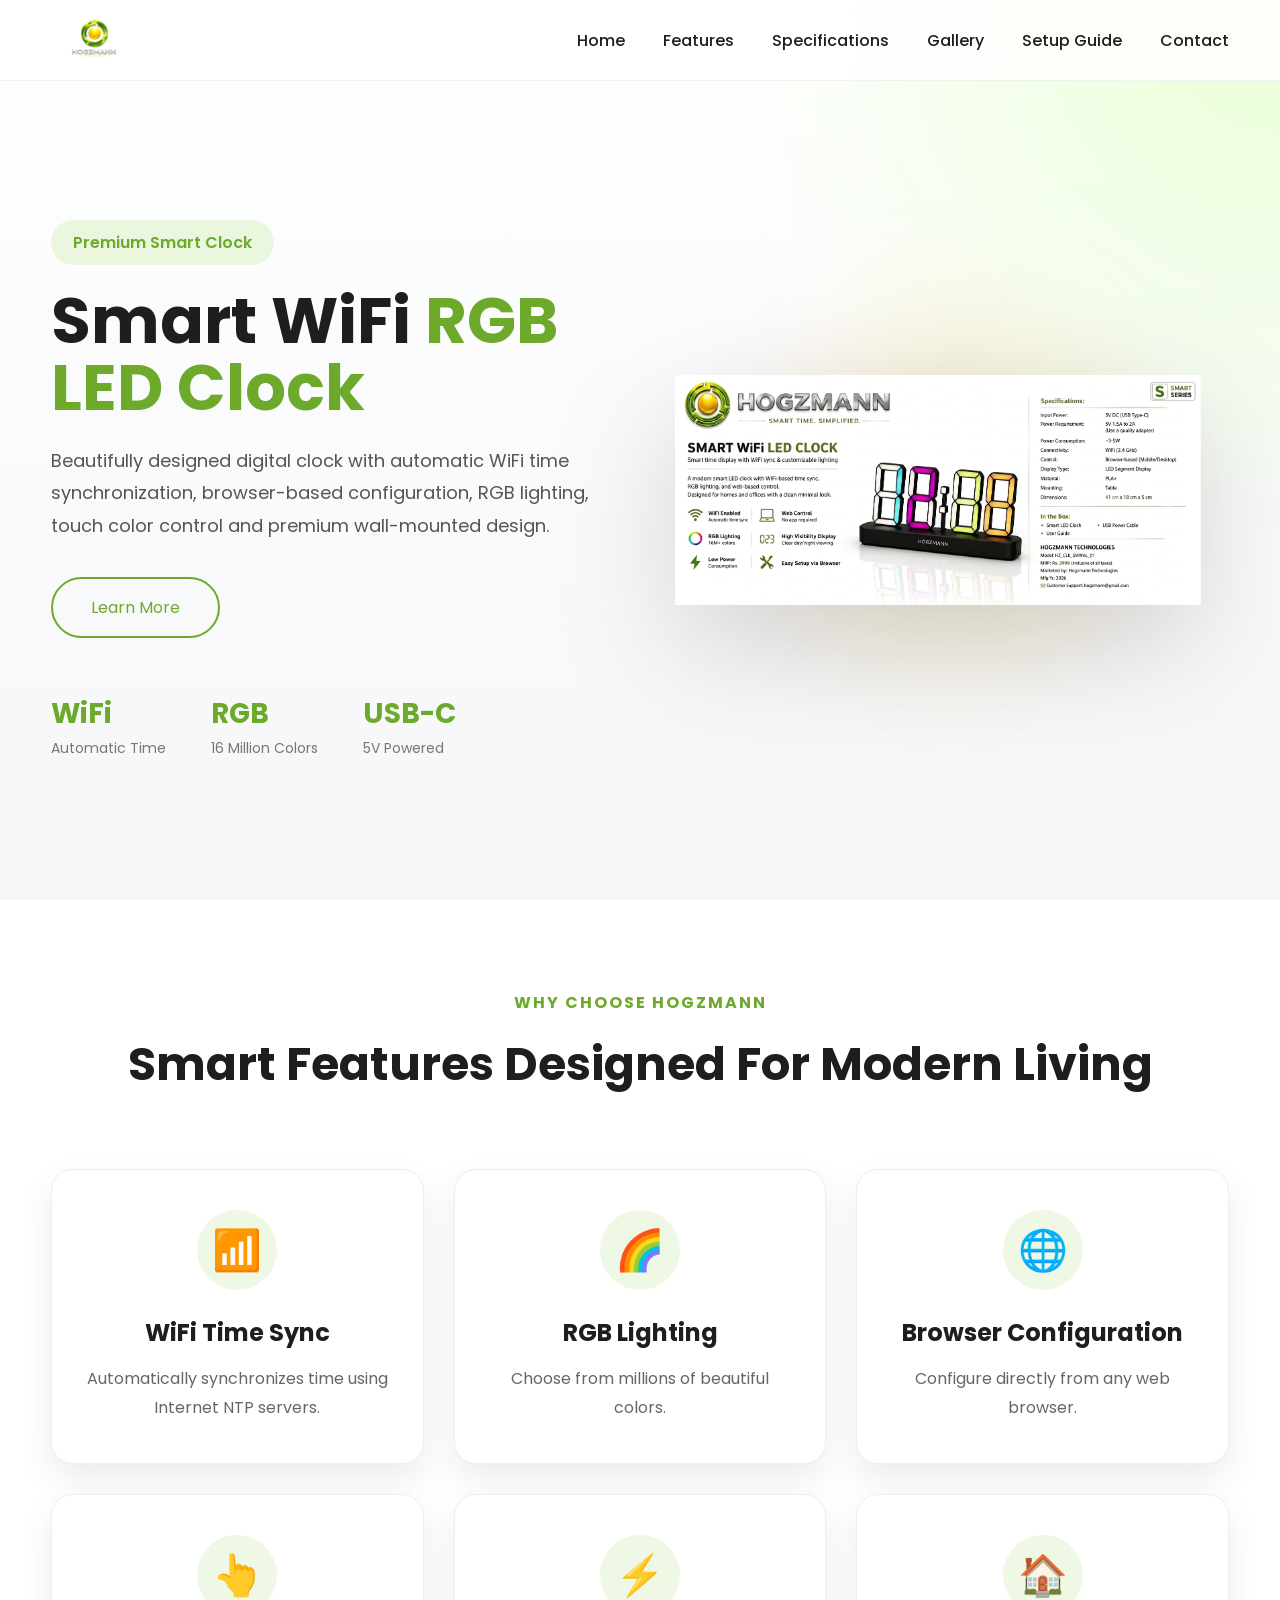
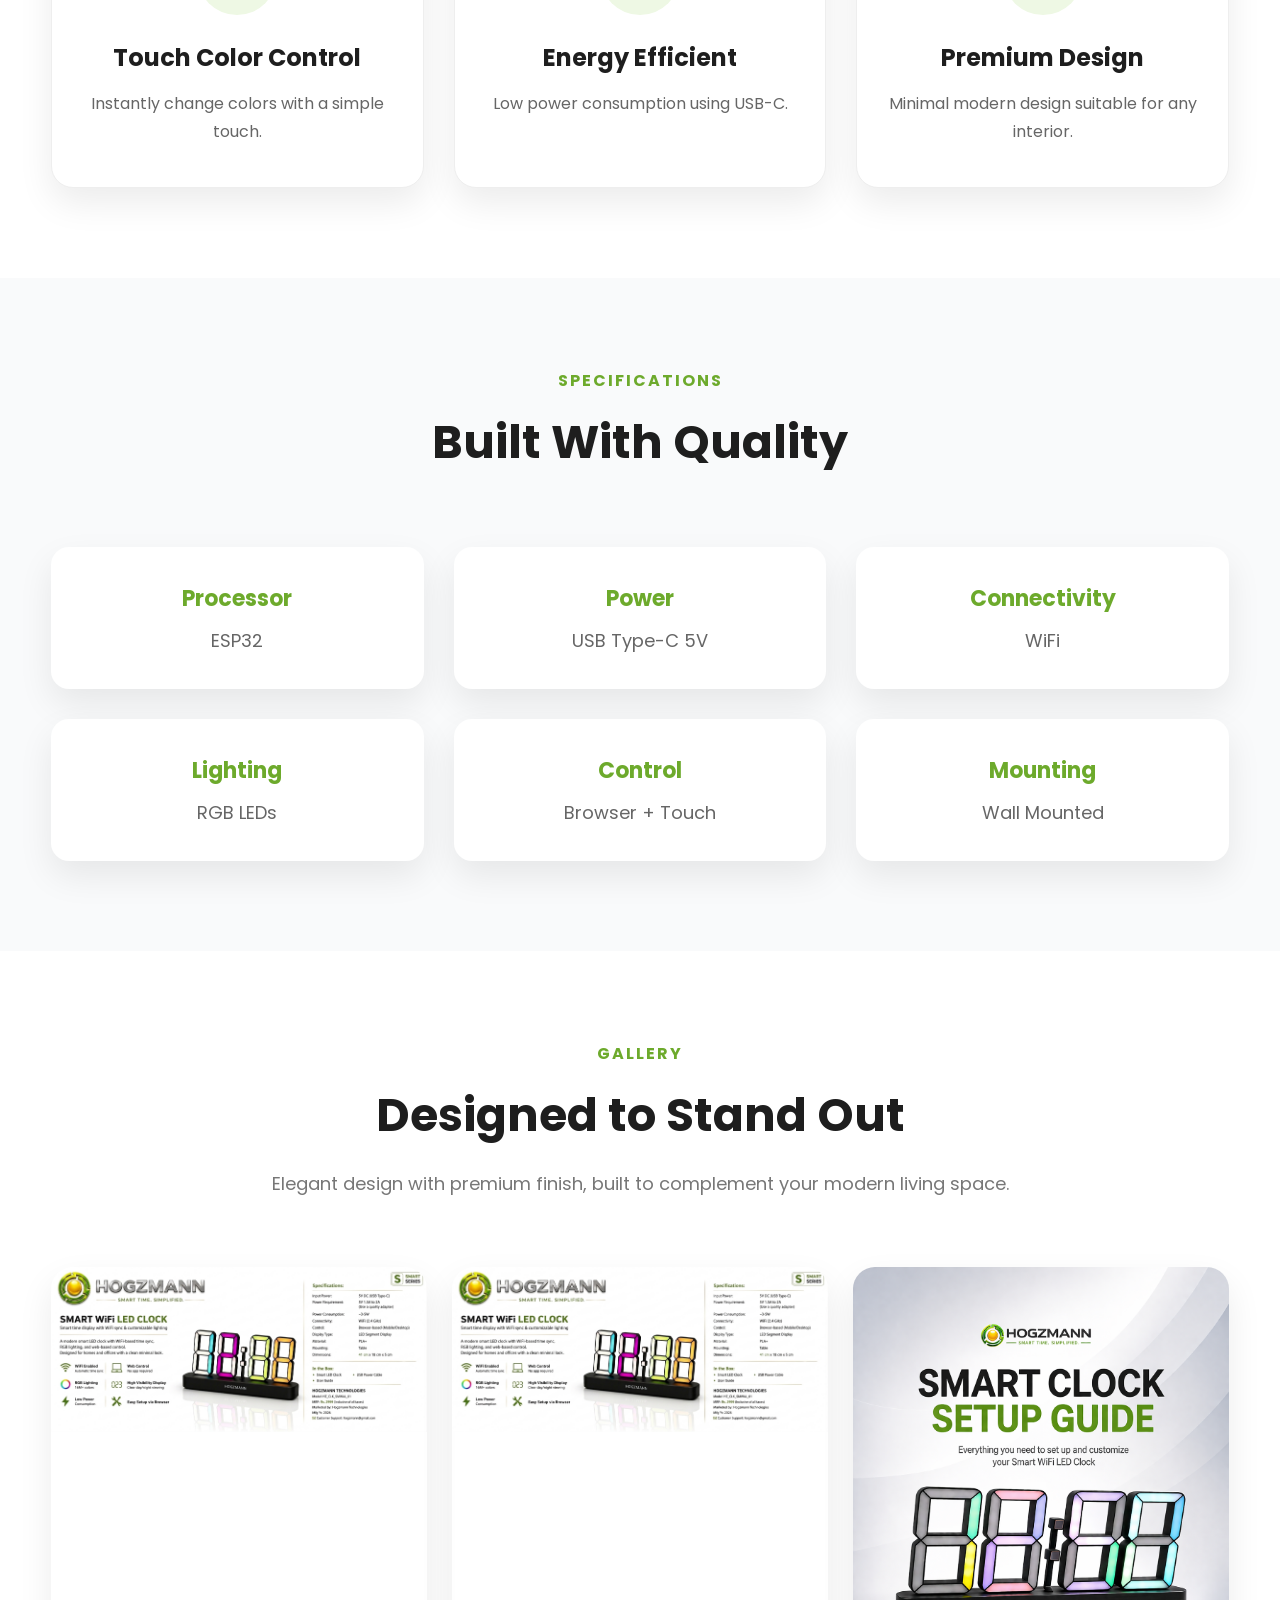
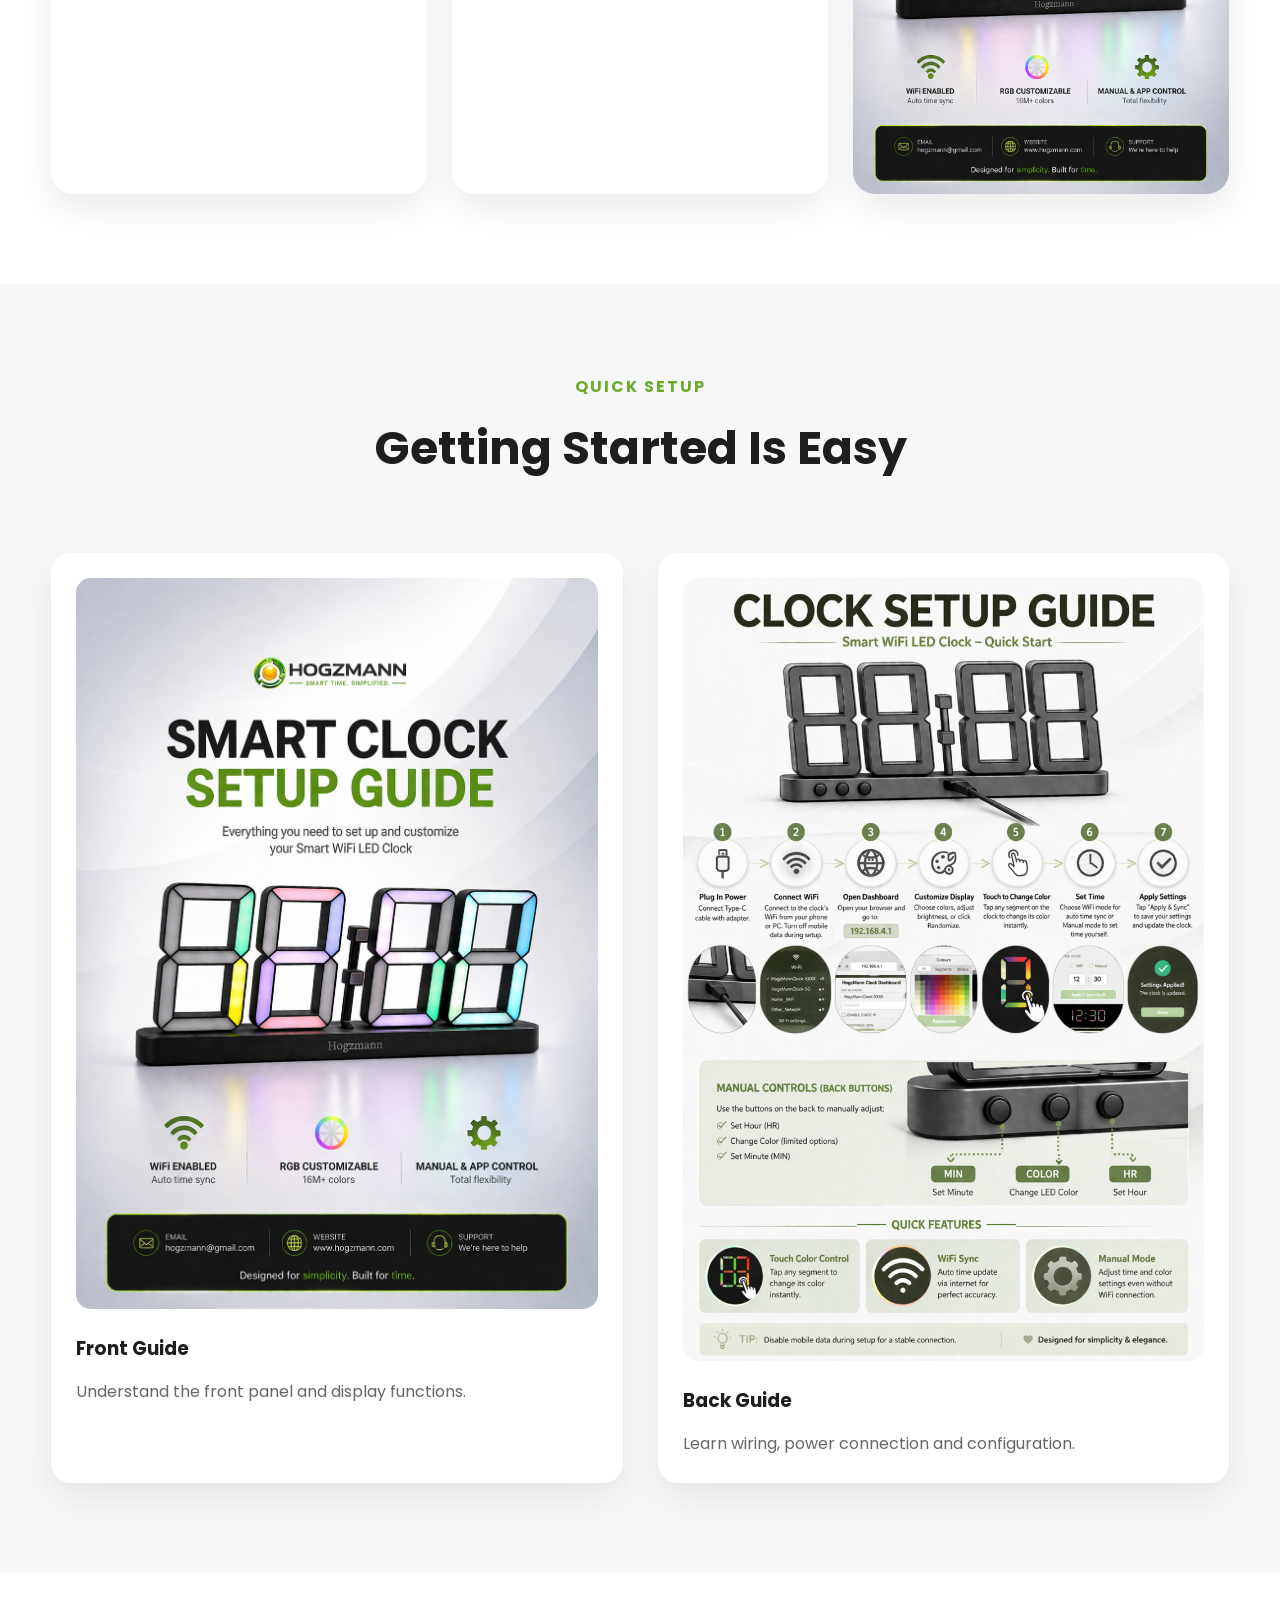
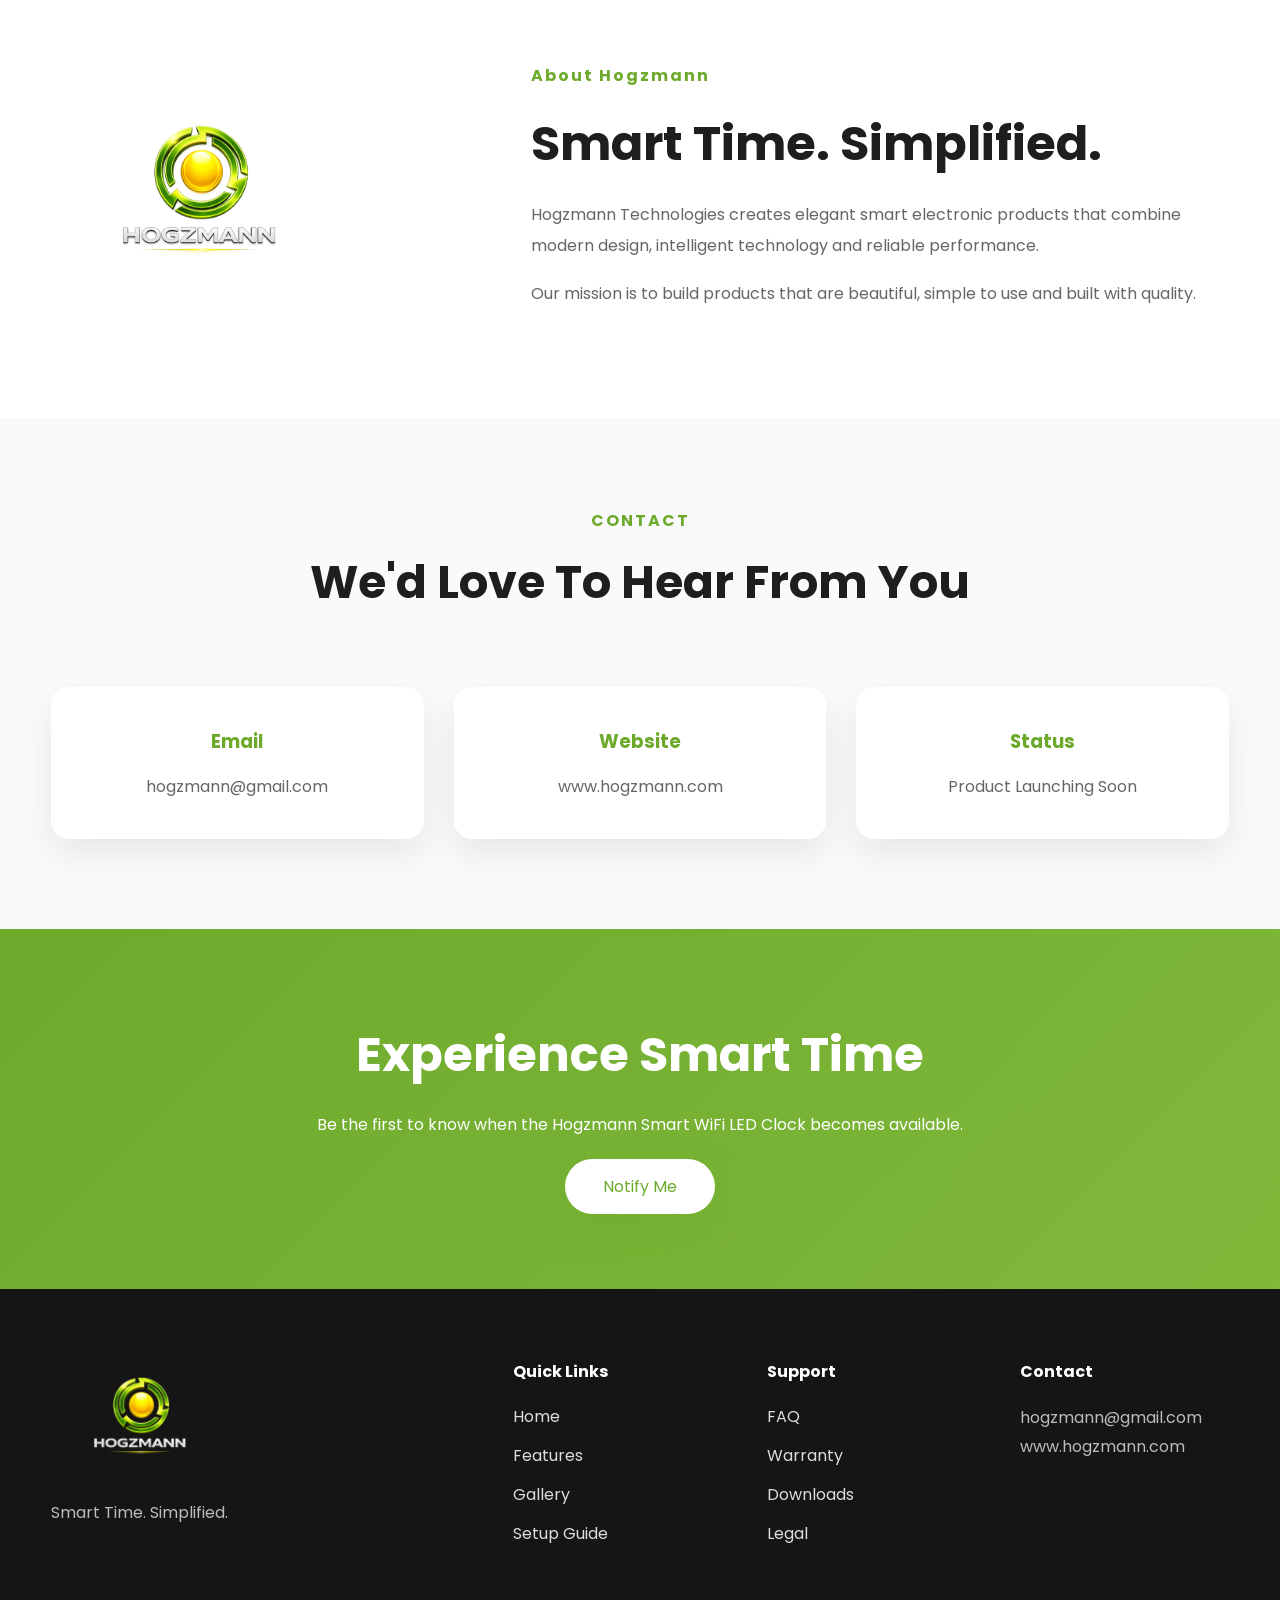
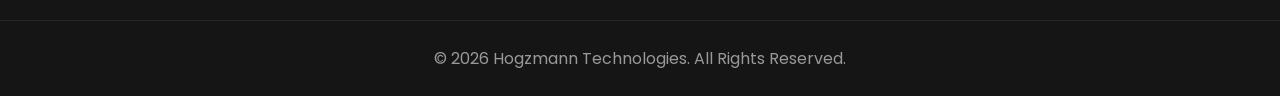
==== commit ccb5eb83: "Update index.html" ====
--- a/index.html
+++ b/index.html
@@ -698,7 +698,7 @@
 
                 <li><a href="#">Downloads</a></li>
 
-				<li><a href="opensource.html">Open Source Attribution</a></li>
+				<li><a href="opensource.html">Legal</a></li>
 
             </ul>
 
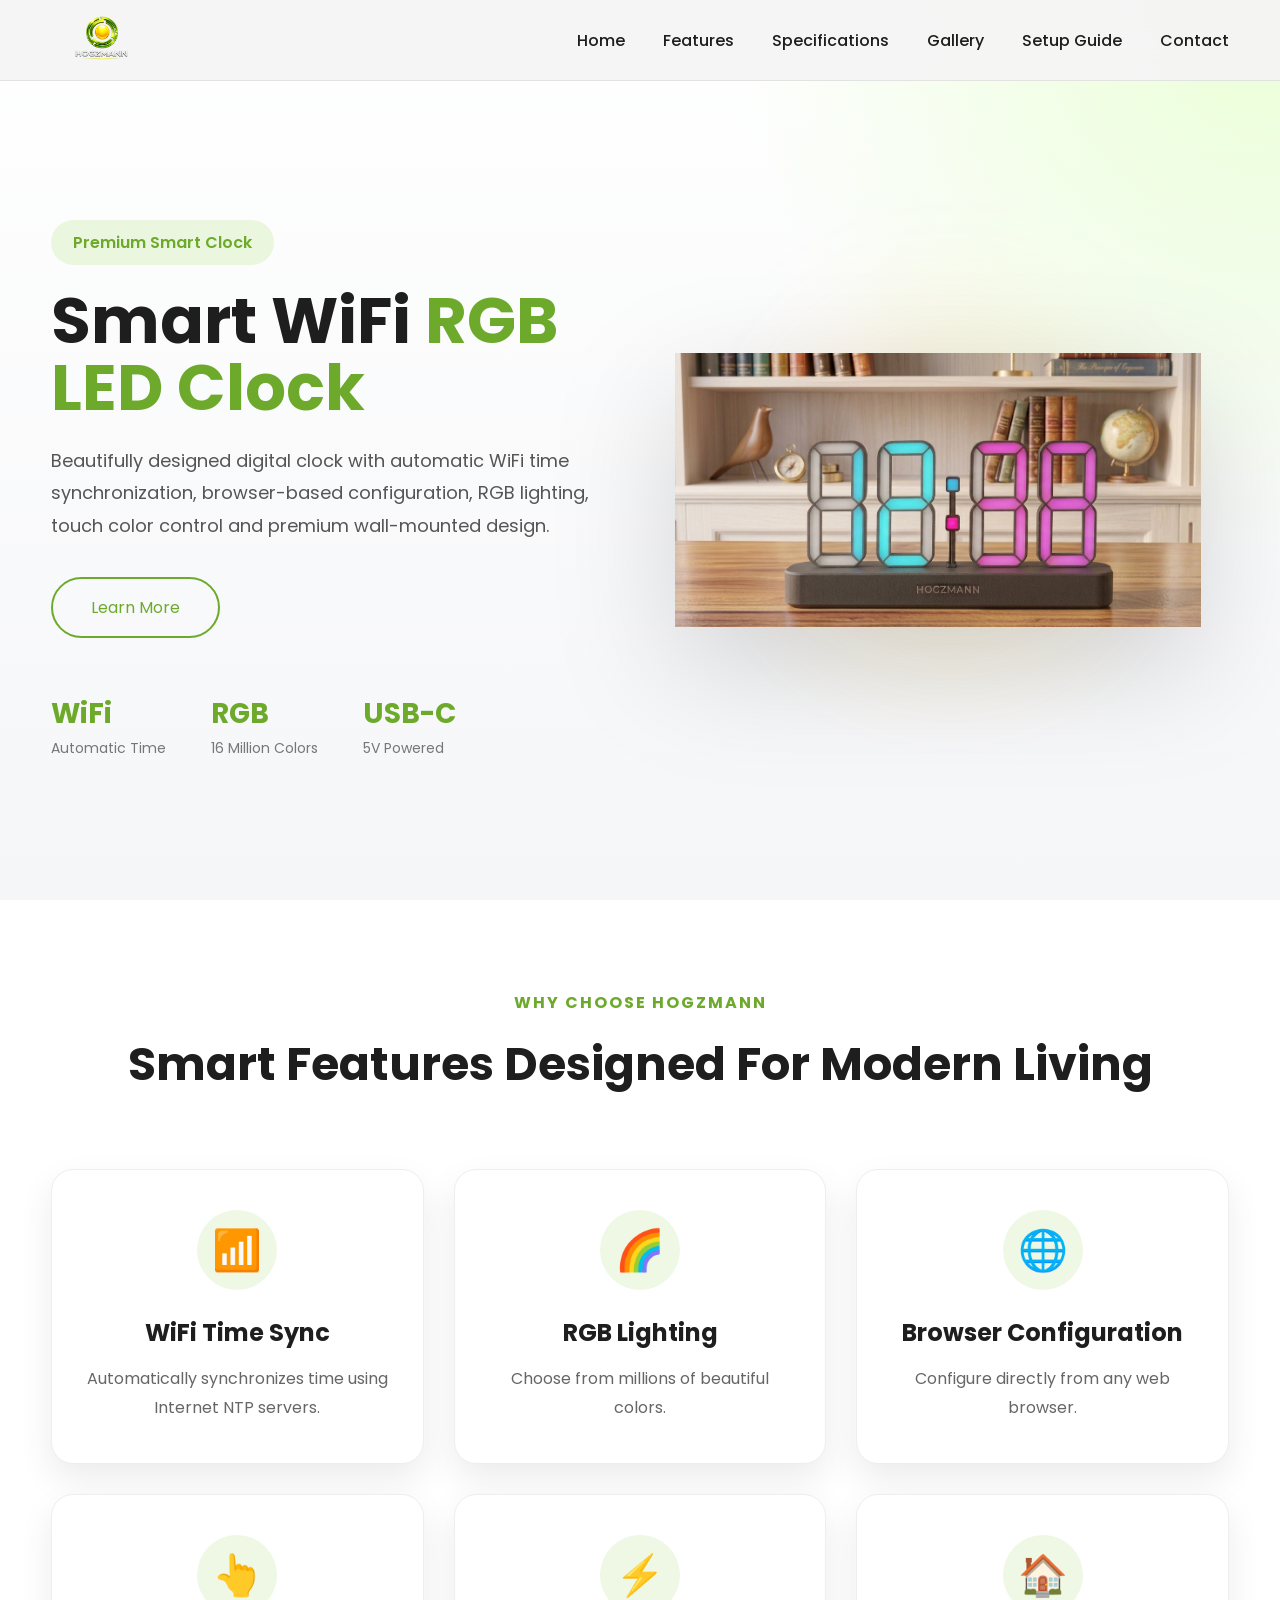
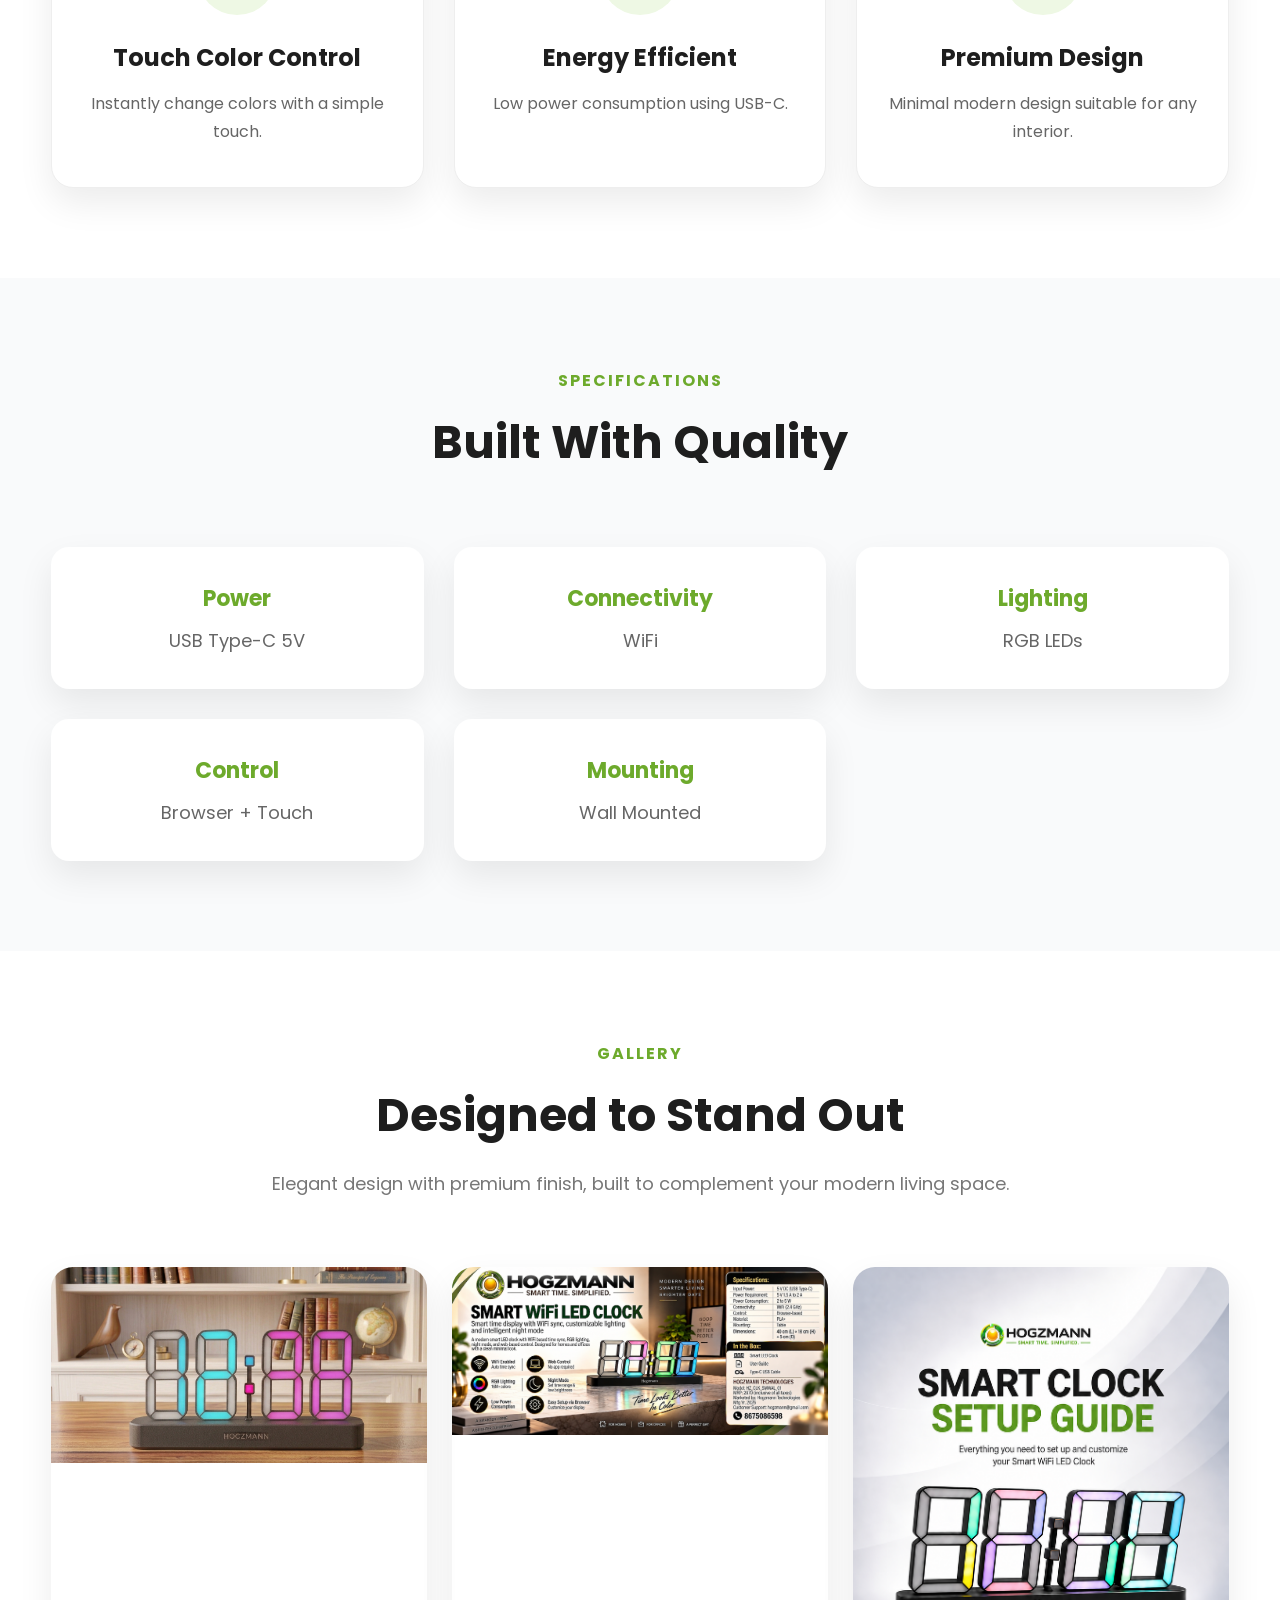
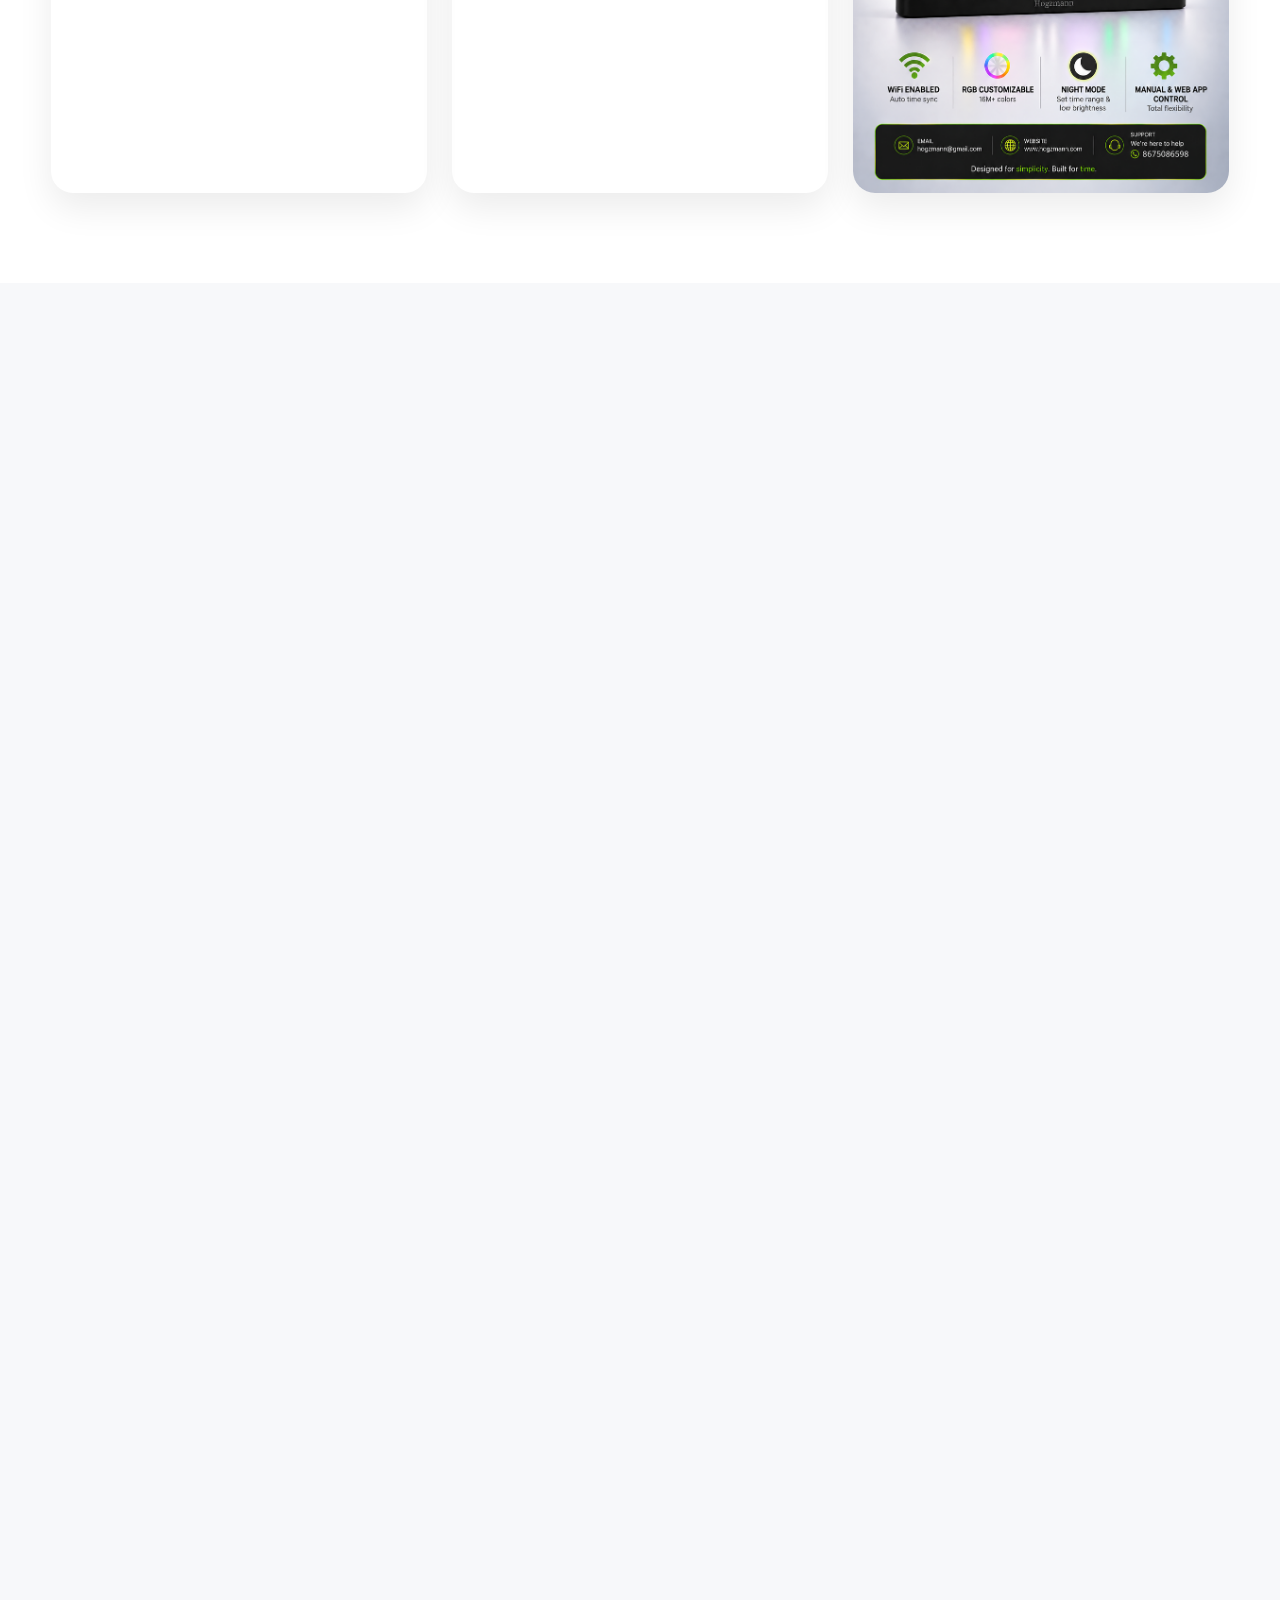
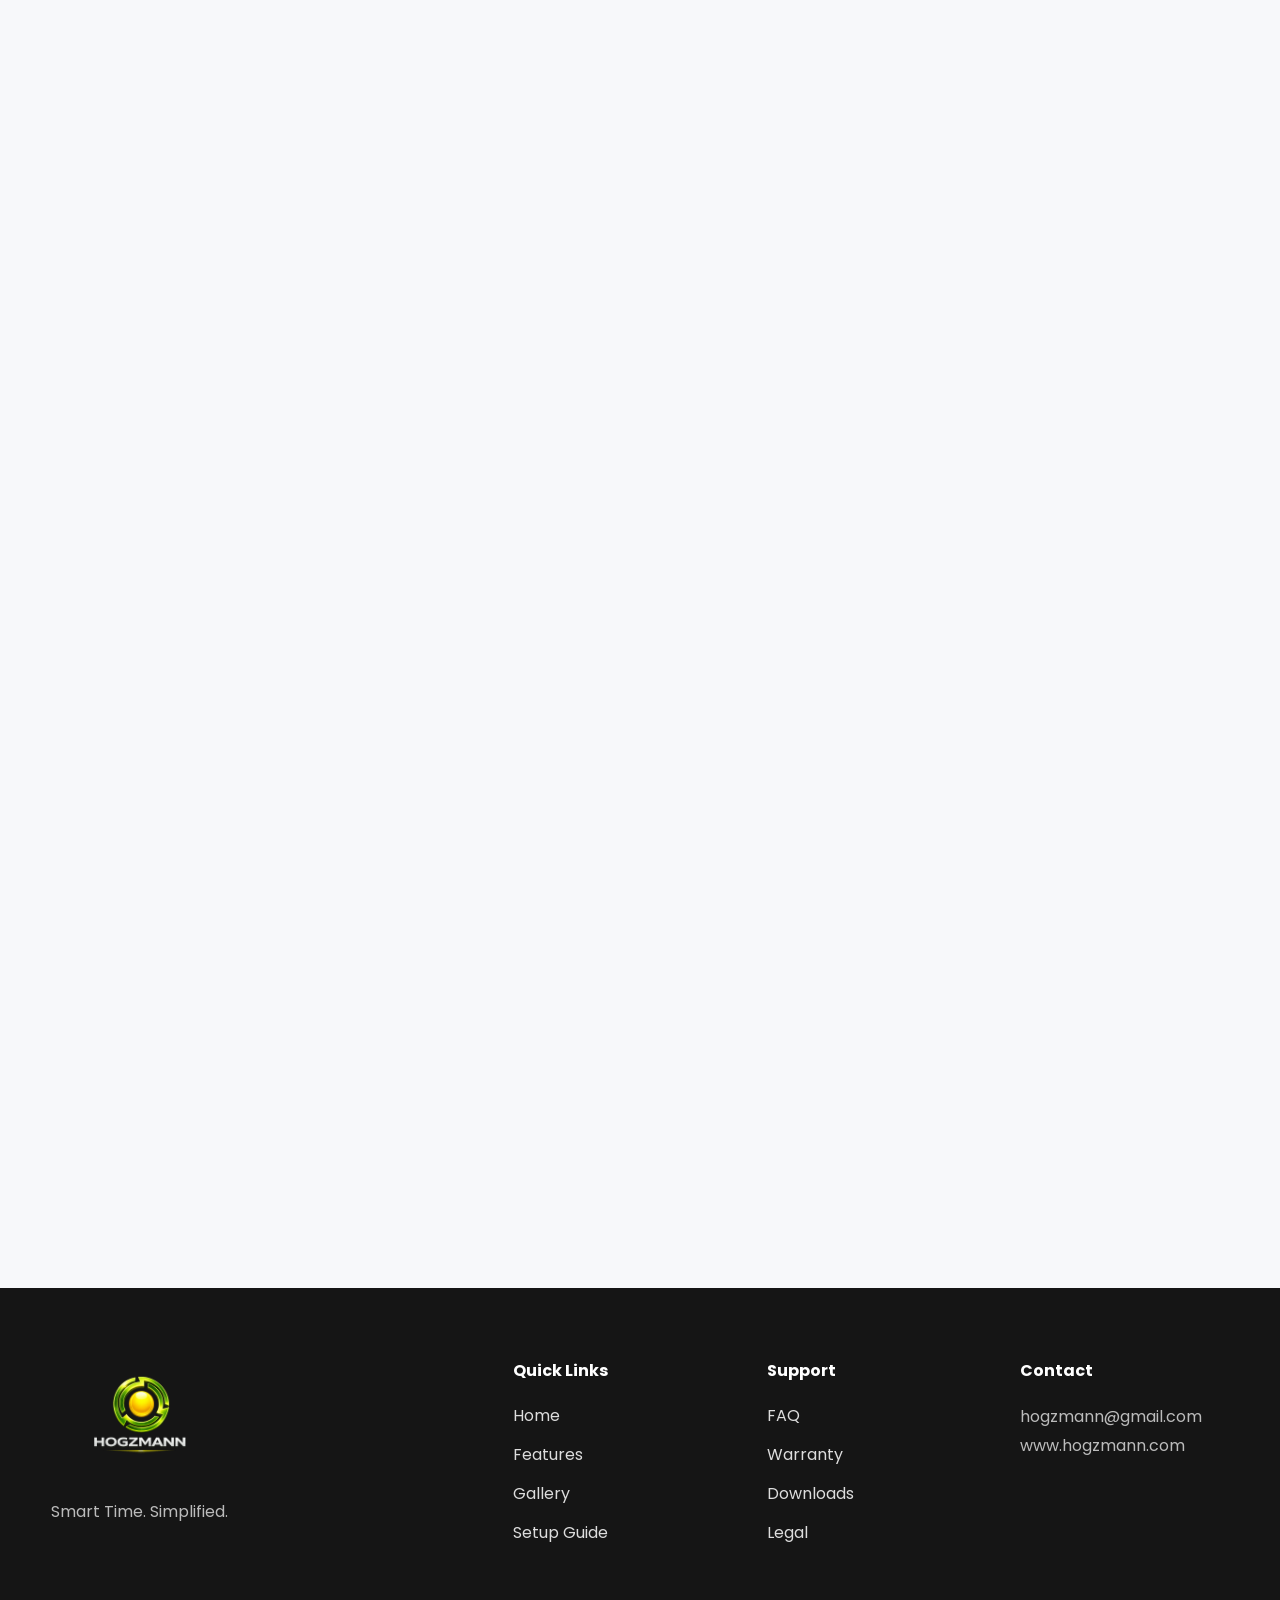
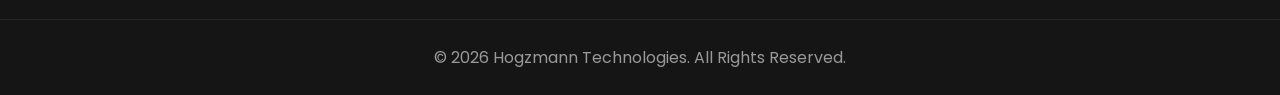
==== commit 509e9d03: "Update index.html" ====
--- a/index.html
+++ b/index.html
@@ -369,14 +369,6 @@
         </div>
 
         <div class="spec-grid">
-
-            <div class="spec-card">
-
-                <h4>Processor</h4>
-
-                <p>ESP32</p>
-
-            </div>
 
             <div class="spec-card">
 
--- a/css/style.css
+++ b/css/style.css
@@ -123,87 +123,60 @@
 
 }
 
-
 /* ================= Header ================= */
 
-.header{
-
-    position:fixed;
-
-    top:0;
-
-    left:0;
-
-    width:100%;
-
-    z-index:1000;
-
-    backdrop-filter:blur(18px);
-
-    background:rgba(255,255,255,.82);
-
-    border-bottom:1px solid rgba(0,0,0,.05);
-
-}
-
-.header .container{
-
-    display:flex;
-
-    align-items:center;
-
-    justify-content:space-between;
-
-    height:80px;
-
-}
-
-.logo img{
-
-    height:58px;
-
-}
-
-.navbar ul{
-
-    display:flex;
-
-    gap:38px;
-
-}
-
-.navbar a{
-
-    font-weight:500;
-
-    transition:.3s;
-
-}
-
-.navbar a:hover{
-
-    color:var(--primary);
-
-}
-
-.btn-nav{
-
-    background:var(--primary);
-
-    color:white;
-
-    padding:12px 28px;
-
-    border-radius:40px;
-
-    transition:var(--transition);
-
-}
-
-.btn-nav:hover{
-
-    background:var(--primary-dark);
-
+.header {
+    position: fixed;
+    top: 0;
+    left: 0;
+    width: 100%;
+    z-index: 1000;
+
+    backdrop-filter: blur(18px);
+
+    /* Slightly darker than the current header */
+    background: rgba(245, 245, 245, 0.94);
+
+    border-bottom: 1px solid rgba(0, 0, 0, 0.08);
+}
+
+.header .container {
+    display: flex;
+    align-items: center;
+    justify-content: space-between;
+    height: 80px;
+}
+
+.logo img {
+    height: 68px;
+    width: auto;
+    display: block;
+}
+
+.navbar ul {
+    display: flex;
+    gap: 38px;
+}
+
+.navbar a {
+    font-weight: 500;
+    transition: .3s;
+}
+
+.navbar a:hover {
+    color: var(--primary);
+}
+
+.btn-nav {
+    background: var(--primary);
+    color: white;
+    padding: 12px 28px;
+    border-radius: 40px;
+    transition: var(--transition);
+}
+
+.btn-nav:hover {
+    background: var(--primary-dark);
 }
 
 
